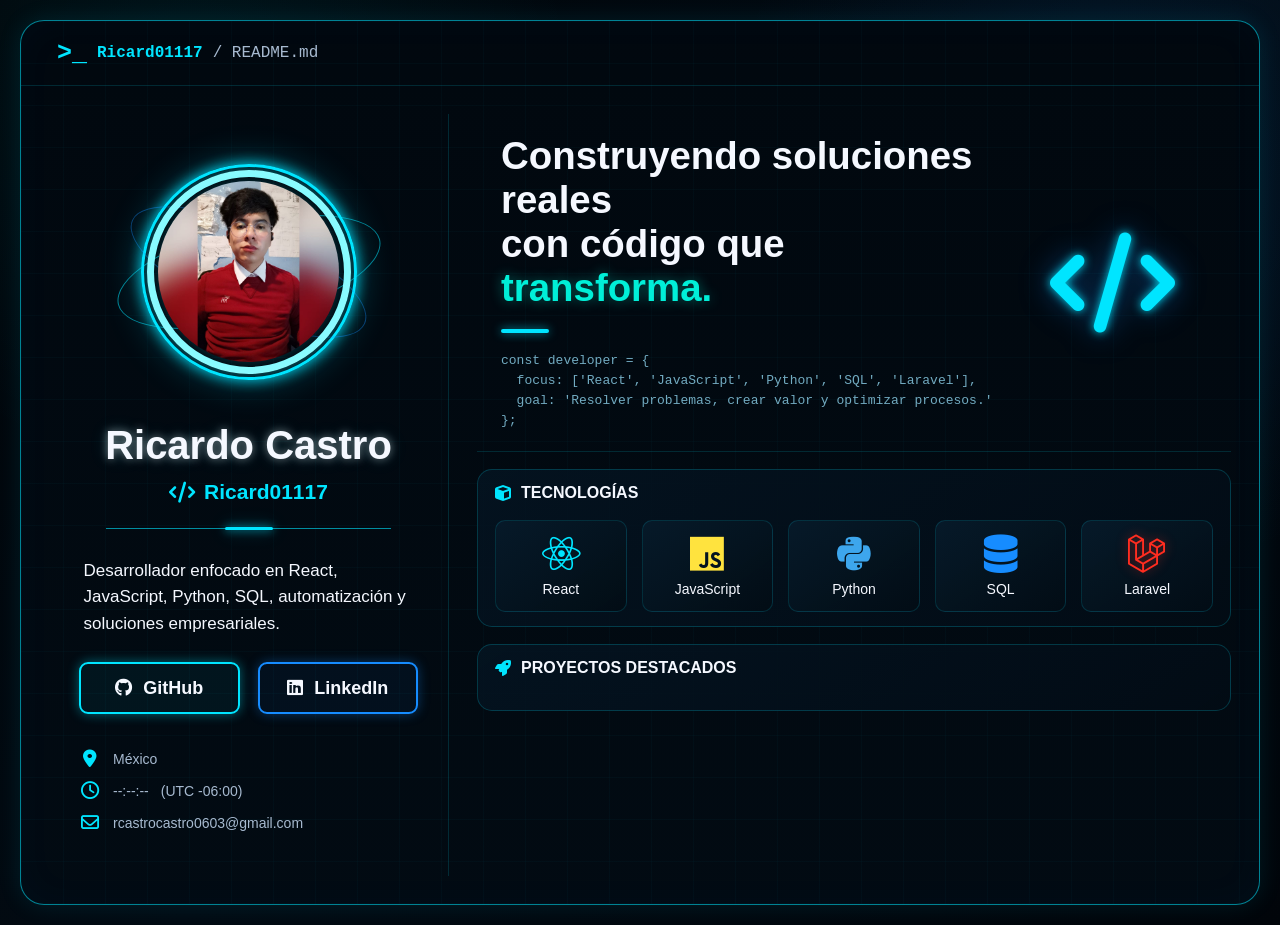
==== index.html @ 3954a422 "Actualizar descripcion del perfil" ====
<!DOCTYPE html>
<html lang="es">
<head>
  <meta charset="UTF-8">

  <meta
    name="viewport"
    content="width=device-width, initial-scale=1.0"
  >

  <meta
    name="description"
    content="Portafolio profesional de Ricardo Castro."
  >

  <title>Ricardo Castro | Portafolio</title>

  <link rel="stylesheet" href="estilos.css?v=11">

  <link
    rel="stylesheet"
    href="https://cdnjs.cloudflare.com/ajax/libs/font-awesome/6.7.2/css/all.min.css"
  >

  <script type="module" src="script.js"></script>
</head>

<body>

  <main class="portfolio">

    <header class="topbar">

      <div class="terminal-title">
        <span class="terminal-icon">&gt;_</span>

        <strong>Ricard01117</strong>

        <span>/ README.md</span>
      </div>

    </header>

    <section class="dashboard">

      <!-- Perfil -->
      <aside class="profile-panel">

        <div class="profile-image-container">

          <div class="orbit orbit-one"></div>
          <div class="orbit orbit-two"></div>

          <img
            src="assets/perfil.jpg"
            alt="Fotografía de perfil de Ricardo Castro"
            class="profile-photo"
          >

        </div>

        <h1>Ricardo Castro</h1>

        <p class="username">
          <i class="fa-solid fa-code"></i>
          Ricard01117
        </p>

        <!-- Línea con acceso oculto -->
        <button
          type="button"
          id="hidden-admin-access"
          class="hidden-admin-access"
          aria-label="Acceso administrativo"
        ></button>

        <p class="profile-description">
          Desarrollador enfocado en React, JavaScript, Python,
          SQL, automatización y soluciones empresariales.
        </p>

        <div class="social-buttons">

          <a
            href="https://github.com/Ricard01117"
            target="_blank"
            rel="noopener noreferrer"
            class="social-button github-button"
          >
            <i class="fa-brands fa-github"></i>
            GitHub
          </a>

          <a
            href="https://www.linkedin.com/in/ricardo-castro-castro-85a092354/"
            target="_blank"
            rel="noopener noreferrer"
            class="social-button linkedin-button"
          >
            <i class="fa-brands fa-linkedin"></i>
            LinkedIn
          </a>


        </div>

        <div class="contact-info">

          <p>
            <i class="fa-solid fa-location-dot"></i>
            México
          </p>

          <p>
            <i class="fa-regular fa-clock"></i>

            <span id="current-time">
              --:--:--
            </span>

            <span>(UTC -06:00)</span>
          </p>

          <p>
            <i class="fa-regular fa-envelope"></i>
            rcastrocastro0603@gmail.com
          </p>

        </div>

      </aside>

      <!-- Contenido principal -->
      <div class="main-content">

        <section class="hero">

          <div class="hero-text">

            <h2>
              Construyendo soluciones reales
              <br>

              con código que
              <span>transforma.</span>
            </h2>

            <div class="hero-line"></div>

            <pre><code>const developer = {
  focus: ['React', 'JavaScript', 'Python', 'SQL', 'Laravel'],
  goal: 'Resolver problemas, crear valor y optimizar procesos.'
};</code></pre>

          </div>

          <div class="code-decoration">
            <i class="fa-solid fa-code"></i>
          </div>

        </section>

        <!-- Tecnologías -->
        <section class="panel technologies-section">

          <h3>
            <i class="fa-solid fa-cube"></i>
            Tecnologías
          </h3>

          <div class="technology-grid">

            <article class="technology-card react-card">
              <i class="fa-brands fa-react"></i>
              <span>React</span>
            </article>

            <article class="technology-card javascript-card">
              <i class="fa-brands fa-js"></i>
              <span>JavaScript</span>
            </article>

            <article class="technology-card python-card">
              <i class="fa-brands fa-python"></i>
              <span>Python</span>
            </article>

            <article class="technology-card sql-card">
              <i class="fa-solid fa-database"></i>
              <span>SQL</span>
            </article>

            <article class="technology-card laravel-card">
              <i class="fa-brands fa-laravel"></i>
              <span>Laravel</span>
            </article>

          </div>

        </section>

        <!-- Proyectos -->
        <section class="panel projects-section">

          <h3>
            <i class="fa-solid fa-rocket"></i>
            Proyectos destacados
          </h3>

          <div
            id="projects-grid"
            class="projects-grid"
            aria-live="polite"
          ></div>

        </section>

      </div>

    </section>

  </main>

</body>
</html>
---- estilos.css ----
:root {
  --background: #01060c;
  --background-secondary: #03101a;
  --panel: rgba(3, 18, 30, 0.94);
  --card: rgba(4, 22, 36, 0.94);

  --cyan: #00e5ff;
  --blue: #168cff;
  --purple: #985cff;
  --pink: #f063d9;
  --green: #35e69a;
  --yellow: #ffe33e;
  --red: #ff2d20;

  --text: #f5f8ff;
  --text-secondary: #a7bad0;

  --border: rgba(0, 229, 255, 0.2);
  --border-strong: rgba(0, 229, 255, 0.55);
}

* {
  box-sizing: border-box;
  margin: 0;
  padding: 0;
}

html {
  scroll-behavior: smooth;
}

body {
  min-height: 100vh;
  padding: 20px;
  overflow-x: hidden;

  color: var(--text);

  font-family:
    "Segoe UI",
    Arial,
    Helvetica,
    sans-serif;

  background:
    radial-gradient(
      circle at 15% 10%,
      rgba(0, 229, 255, 0.08),
      transparent 28%
    ),
    radial-gradient(
      circle at 88% 18%,
      rgba(22, 140, 255, 0.1),
      transparent 30%
    ),
    linear-gradient(
      135deg,
      #010408,
      #020b13 50%,
      #01050a
    );
}

a {
  color: inherit;
  text-decoration: none;
}

button,
input,
select,
textarea {
  font: inherit;
}

/* =========================================
   CONTENEDOR PRINCIPAL
========================================= */

.portfolio {
  position: relative;

  width: min(1600px, 100%);
  min-height: calc(100vh - 40px);

  margin: 0 auto;
  overflow: hidden;

  border: 1px solid var(--border-strong);
  border-radius: 24px;

  background:
    linear-gradient(
      rgba(1, 8, 15, 0.98),
      rgba(2, 11, 19, 0.98)
    );

  box-shadow:
    0 0 25px rgba(0, 229, 255, 0.1),
    inset 0 0 40px rgba(0, 140, 255, 0.03);
}

.portfolio::before {
  content: "";

  position: absolute;
  inset: 0;

  pointer-events: none;

  background-image:
    linear-gradient(
      rgba(0, 229, 255, 0.025) 1px,
      transparent 1px
    ),
    linear-gradient(
      90deg,
      rgba(0, 229, 255, 0.025) 1px,
      transparent 1px
    );

  background-size: 42px 42px;
}

/* =========================================
   BARRA SUPERIOR
========================================= */

.topbar {
  position: relative;
  z-index: 2;

  display: flex;
  align-items: center;

  min-height: 65px;
  padding: 0 36px;

  border-bottom: 1px solid rgba(0, 229, 255, 0.15);
}

.terminal-title {
  display: flex;
  align-items: center;
  gap: 10px;

  color: var(--text-secondary);

  font-family:
    Consolas,
    "Courier New",
    monospace;
}

.terminal-title strong,
.terminal-icon {
  color: var(--cyan);
}

.terminal-icon {
  font-size: 25px;
  font-weight: 800;
}

/* =========================================
   ESTRUCTURA PRINCIPAL
========================================= */

.dashboard {
  position: relative;
  z-index: 2;

  display: grid;
  grid-template-columns: 400px minmax(0, 1fr);
  gap: 28px;

  padding: 28px;
}

/* =========================================
   PERFIL
========================================= */

.profile-panel {
  display: flex;
  flex-direction: column;
  align-items: center;

  min-width: 0;
  padding: 15px 30px 30px;

  border-right: 1px solid rgba(0, 229, 255, 0.15);
}

.profile-image-container {
  position: relative;

  display: grid;
  place-items: center;

  width: 285px;
  height: 285px;
  max-width: 100%;
}

.profile-image-container::before {
  content: "";

  position: absolute;

  width: 210px;
  height: 210px;

  border: 3px solid var(--cyan);
  border-radius: 50%;

  box-shadow:
    0 0 14px rgba(0, 229, 255, 0.8),
    0 0 38px rgba(0, 229, 255, 0.3);
}

.profile-image-container::after {
  content: "";

  position: absolute;

  width: 190px;
  height: 190px;

  border: 7px solid #8bfbff;
  border-radius: 50%;

  box-shadow:
    0 0 18px rgba(0, 229, 255, 0.5);
}

.profile-photo {
  position: relative;
  z-index: 4;

  display: block;

  width: 181px;
  height: 181px;

  padding: 0;
  border-radius: 50%;

  object-fit: cover;
  object-position: center 22%;

  background: #061520;

  box-shadow:
    inset 0 0 20px rgba(0, 229, 255, 0.14),
    0 0 12px rgba(0, 229, 255, 0.2);
}



.orbit {
  position: absolute;

  border: 1px solid rgba(0, 229, 255, 0.55);
  border-radius: 50%;
}

.orbit-one {
  width: 270px;
  height: 96px;

  transform: rotate(-14deg);
}

.orbit-two {
  width: 255px;
  height: 88px;

  border-color: rgba(22, 140, 255, 0.4);

  transform: rotate(24deg);
}

.profile-panel h1 {
  margin-top: 9px;

  font-size: 40px;
  text-align: center;

  text-shadow:
    0 0 8px rgba(255, 255, 255, 0.45),
    0 0 18px rgba(0, 229, 255, 0.18);
}

.username {
  display: flex;
  align-items: center;
  gap: 9px;

  margin-top: 12px;

  color: var(--cyan);

  font-size: 21px;
  font-weight: 700;
}

/* =========================================
   ACCESO OCULTO
========================================= */

.hidden-admin-access {
  position: relative;
  z-index: 20;

  display: block;

  width: 84%;
  height: 25px;

  margin: 12px 0 17px;
  padding: 0;

  border: none;
  outline: none;

  color: inherit;
  background: transparent;

  cursor: default;

  appearance: none;
  -webkit-appearance: none;
  -webkit-tap-highlight-color: transparent;

  box-shadow: none;
}

.hidden-admin-access::before {
  content: "";

  position: absolute;
  left: 0;
  top: 12px;

  width: 100%;
  height: 1px;

  background: rgba(0, 229, 255, 0.6);
}

.hidden-admin-access::after {
  content: "";

  position: absolute;
  left: 50%;
  top: 11px;

  width: 48px;
  height: 3px;

  border-radius: 10px;

  background: var(--cyan);

  transform: translateX(-50%);

  box-shadow:
    0 0 8px rgba(0, 229, 255, 0.8),
    0 0 18px rgba(0, 229, 255, 0.4);
}

.hidden-admin-access:hover,
.hidden-admin-access:focus,
.hidden-admin-access:focus-visible,
.hidden-admin-access:active {
  border: none;
  outline: none;

  color: inherit;
  background: transparent;

  box-shadow: none;
}

.hidden-admin-access:hover::before,
.hidden-admin-access:focus::before,
.hidden-admin-access:focus-visible::before,
.hidden-admin-access:active::before {
  background: rgba(0, 229, 255, 0.6);
}

.hidden-admin-access:hover::after,
.hidden-admin-access:focus::after,
.hidden-admin-access:focus-visible::after,
.hidden-admin-access:active::after {
  background: var(--cyan);

  box-shadow:
    0 0 8px rgba(0, 229, 255, 0.8),
    0 0 18px rgba(0, 229, 255, 0.4);
}

/* =========================================
   DESCRIPCIÓN
========================================= */

.profile-description {
  max-width: 330px;

  font-size: 17px;
  line-height: 1.55;
}

.profile-description strong {
  color: var(--pink);
}

/* =========================================
   REDES SOCIALES
========================================= */

.social-buttons {
  display: grid;
  grid-template-columns: 1fr 1fr;
  gap: 18px;

  width: 100%;
  margin-top: 25px;
}

.social-button {
  display: flex;
  align-items: center;
  justify-content: center;
  gap: 11px;

  min-height: 52px;
  padding: 12px;

  border-radius: 9px;

  font-size: 18px;
  font-weight: 700;

  transition:
    transform 0.22s ease,
    background 0.22s ease,
    box-shadow 0.22s ease;
}

.github-button {
  border: 2px solid var(--cyan);

  background: rgba(0, 229, 255, 0.05);

  box-shadow:
    0 0 12px rgba(0, 229, 255, 0.42);
}

.linkedin-button {
  border: 2px solid var(--blue);

  background: rgba(22, 140, 255, 0.05);

  box-shadow:
    0 0 12px rgba(22, 140, 255, 0.35);
}

.social-button:hover {
  transform: translateY(-4px);
}

/* =========================================
   CONTACTO
========================================= */

.contact-info {
  width: 100%;
  margin-top: 22px;
}

.contact-info p {
  display: flex;
  align-items: center;
  gap: 12px;

  margin: 14px 0;

  color: var(--text-secondary);

  font-size: 14px;
}

.contact-info i {
  width: 22px;

  color: var(--cyan);

  font-size: 18px;
  text-align: center;
}

/* =========================================
   CONTENIDO DERECHO
========================================= */

.main-content {
  display: flex;
  flex-direction: column;
  gap: 17px;

  width: 100%;
  min-width: 0;
}

/* =========================================
   PRESENTACIÓN
========================================= */

.hero {
  display: grid;
  grid-template-columns: minmax(0, 1fr) 190px;
  align-items: center;
  gap: 20px;

  min-width: 0;
  min-height: 215px;
  padding: 20px 24px;

  border-bottom: 1px solid rgba(0, 229, 255, 0.14);
}

.hero-text {
  min-width: 0;
}

.hero h2 {
  font-size: clamp(31px, 3vw, 45px);
  line-height: 1.15;
}

.hero h2 span {
  color: #00efd8;

  text-shadow:
    0 0 13px rgba(0, 239, 216, 0.4);
}

.hero-line {
  width: 48px;
  height: 4px;

  margin: 18px 0;

  border-radius: 10px;

  background: var(--cyan);

  box-shadow:
    0 0 10px rgba(0, 229, 255, 0.7);
}

.hero pre {
  max-width: 100%;
  overflow-x: auto;

  color: #72abc1;

  font-family:
    Consolas,
    "Courier New",
    monospace;

  font-size: 13px;
  line-height: 1.55;
  white-space: pre-wrap;
}

.code-decoration {
  display: grid;
  place-items: center;

  min-width: 0;
}

.code-decoration i {
  color: var(--cyan);

  font-size: 100px;

  text-shadow:
    0 0 10px rgba(0, 229, 255, 0.9),
    0 0 30px rgba(22, 140, 255, 0.5);
}

/* =========================================
   PANELES
========================================= */

.panel {
  width: 100%;
  min-width: 0;
  overflow: hidden;

  border: 1px solid var(--border);
  border-radius: 15px;

  background:
    linear-gradient(
      145deg,
      rgba(4, 20, 33, 0.9),
      rgba(2, 12, 21, 0.95)
    );
}

.panel h3 {
  display: flex;
  align-items: center;
  gap: 10px;

  padding: 14px 17px 5px;

  font-size: 16px;
  text-transform: uppercase;
}

.panel h3 i {
  color: var(--cyan);
}

/* =========================================
   TECNOLOGÍAS
========================================= */

.technologies-section {
  padding-bottom: 14px;
}

.technology-grid {
  display: grid;
  grid-template-columns: repeat(5, minmax(0, 1fr));
  gap: 15px;

  width: 100%;
  min-width: 0;
  padding: 13px 17px 0;
}

.technology-card {
  display: flex;
  flex-direction: column;
  align-items: center;
  justify-content: center;
  gap: 8px;

  width: 100%;
  min-width: 0;
  min-height: 92px;
  padding: 12px 8px;

  overflow: hidden;

  border: 1px solid rgba(0, 229, 255, 0.15);
  border-radius: 10px;

  background:
    linear-gradient(
      145deg,
      rgba(7, 27, 43, 0.9),
      rgba(2, 13, 21, 0.95)
    );

  transition:
    transform 0.22s ease,
    border-color 0.22s ease,
    box-shadow 0.22s ease;
}

.technology-card:hover {
  transform: translateY(-5px);

  border-color: rgba(0, 229, 255, 0.55);

  box-shadow:
    0 0 17px rgba(0, 229, 255, 0.15);
}

.technology-card i {
  display: block;

  max-width: 100%;

  font-size: clamp(27px, 3vw, 40px);
  line-height: 1;
}

.technology-card span {
  display: block;

  max-width: 100%;

  font-size: clamp(11px, 1.2vw, 14px);
  text-align: center;
  overflow-wrap: anywhere;
}

.react-card i {
  color: var(--cyan);
}

.javascript-card i {
  color: var(--yellow);
}

.python-card i {
  color: #3da6ed;
}

.sql-card i {
  color: var(--blue);
}

.laravel-card i {
  color: var(--red);

  text-shadow:
    0 0 12px rgba(255, 45, 32, 0.45);
}

/* =========================================
   PROYECTOS
========================================= */

.projects-section {
  padding-bottom: 16px;
}

.projects-grid {
  display: grid;
  grid-template-columns: repeat(2, minmax(0, 1fr));
  gap: 14px;

  width: 100%;
  min-width: 0;
  padding: 12px 17px 0;
}

.project-card {
  position: relative;
  overflow: hidden;

  display: grid;
  grid-template-columns: 65px minmax(0, 1fr);
  gap: 14px;

  width: 100%;
  min-width: 0;
  min-height: 145px;
  padding: 17px 42px 17px 15px;

  border: 1px solid rgba(0, 229, 255, 0.2);
  border-radius: 13px;

  background:
    linear-gradient(
      145deg,
      rgba(5, 24, 39, 0.96),
      rgba(2, 15, 25, 0.98)
    );

  transition:
    transform 0.24s ease,
    border-color 0.24s ease,
    box-shadow 0.24s ease;
}

.project-card:hover {
  transform: translateY(-5px);

  border-color: rgba(0, 229, 255, 0.55);

  box-shadow:
    0 0 20px rgba(0, 229, 255, 0.13),
    0 12px 24px rgba(0, 0, 0, 0.2);
}

.project-icon {
  display: grid;
  place-items: center;

  align-self: start;

  min-width: 0;
  min-height: 62px;
}

.project-icon i {
  color: var(--cyan);

  font-size: 43px;

  text-shadow:
    0 0 12px rgba(0, 229, 255, 0.5);
}

.project-content {
  min-width: 0;
}

.project-content h4 {
  margin-bottom: 7px;

  color: var(--cyan);

  font-size: 17px;
  overflow-wrap: anywhere;
}

.project-content p {
  color: var(--text-secondary);

  font-size: 13px;
  line-height: 1.45;
  overflow-wrap: anywhere;
}

.project-tags {
  display: flex;
  flex-wrap: wrap;
  gap: 13px;

  margin-top: 12px;
}

.project-tags span {
  position: relative;

  padding-left: 12px;

  color: #afbdcb;

  font-size: 11px;
}

.project-tags span::before {
  content: "";

  position: absolute;
  left: 0;
  top: 50%;

  width: 7px;
  height: 7px;

  border-radius: 50%;

  background: var(--cyan);

  transform: translateY(-50%);

  box-shadow:
    0 0 6px rgba(0, 229, 255, 0.6);
}

.project-arrow {
  position: absolute;
  right: 16px;
  top: 15px;

  color: #00aaff;

  font-size: 18px;
}

/* =========================================
   TEMAS DE PROYECTOS
========================================= */

.pink-project {
  border-color: rgba(240, 99, 217, 0.25);
}

.pink-project .project-icon i,
.pink-project .project-content h4 {
  color: var(--pink);
}

.pink-project .project-tags span::before {
  background: var(--pink);
}

.purple-project {
  border-color: rgba(152, 92, 255, 0.28);
}

.purple-project .project-icon i,
.purple-project .project-content h4 {
  color: var(--purple);
}

.purple-project .project-tags span::before {
  background: var(--purple);
}

.blue-project {
  border-color: rgba(22, 140, 255, 0.28);
}

.blue-project .project-icon i,
.blue-project .project-content h4 {
  color: var(--blue);
}

.blue-project .project-tags span::before {
  background: var(--blue);
}

.green-project {
  border-color: rgba(53, 230, 154, 0.27);
}

.green-project .project-icon i,
.green-project .project-content h4 {
  color: var(--green);
}

.green-project .project-tags span::before {
  background: var(--green);
}

/* =========================================
   MENSAJES DE PROYECTOS
========================================= */

.projects-message {
  grid-column: 1 / -1;

  display: grid;
  place-items: center;
  gap: 12px;

  min-height: 170px;
  padding: 30px;

  color: var(--text-secondary);

  text-align: center;
}

.projects-message i {
  color: var(--cyan);

  font-size: 34px;
}

/* =========================================
   RESPONSIVE
========================================= */

@media (max-width: 1150px) {
  .technology-grid {
    grid-template-columns: repeat(3, minmax(0, 1fr));
  }

  .laravel-card {
    grid-column: auto;
  }
}

@media (max-width: 1050px) {
  .dashboard {
    grid-template-columns: 330px minmax(0, 1fr);
  }

  .projects-grid {
    grid-template-columns: 1fr;
  }

  .technology-grid {
    gap: 10px;
  }
}

@media (max-width: 850px) {
  body {
    padding: 10px;
  }

  .dashboard {
    grid-template-columns: 1fr;
  }

  .profile-panel {
    border-right: none;
    border-bottom: 1px solid rgba(0, 229, 255, 0.15);
  }

  .hero {
    grid-template-columns: 1fr;
  }

  .code-decoration {
    display: none;
  }

  .technology-grid {
    grid-template-columns: repeat(3, minmax(0, 1fr));
  }
}

@media (max-width: 560px) {
  body {
    padding: 0;
  }

  .portfolio {
    min-height: 100vh;

    border-radius: 0;
  }

  .topbar {
    padding: 0 18px;
  }

  .dashboard {
    padding: 17px 13px;
  }

  .profile-panel {
    padding-inline: 10px;
  }

  .profile-panel h1 {
    font-size: 34px;
  }

  .profile-image-container {
    transform: scale(0.9);
  }

  .social-buttons {
    grid-template-columns: 1fr;
  }

  .technology-grid {
    grid-template-columns: repeat(2, minmax(0, 1fr));
  }

  .laravel-card {
    grid-column: 1 / -1;
  }

  .project-card {
    grid-template-columns: 48px minmax(0, 1fr);

    padding: 14px 34px 14px 11px;
  }

  .project-icon i {
    font-size: 34px;
  }
}
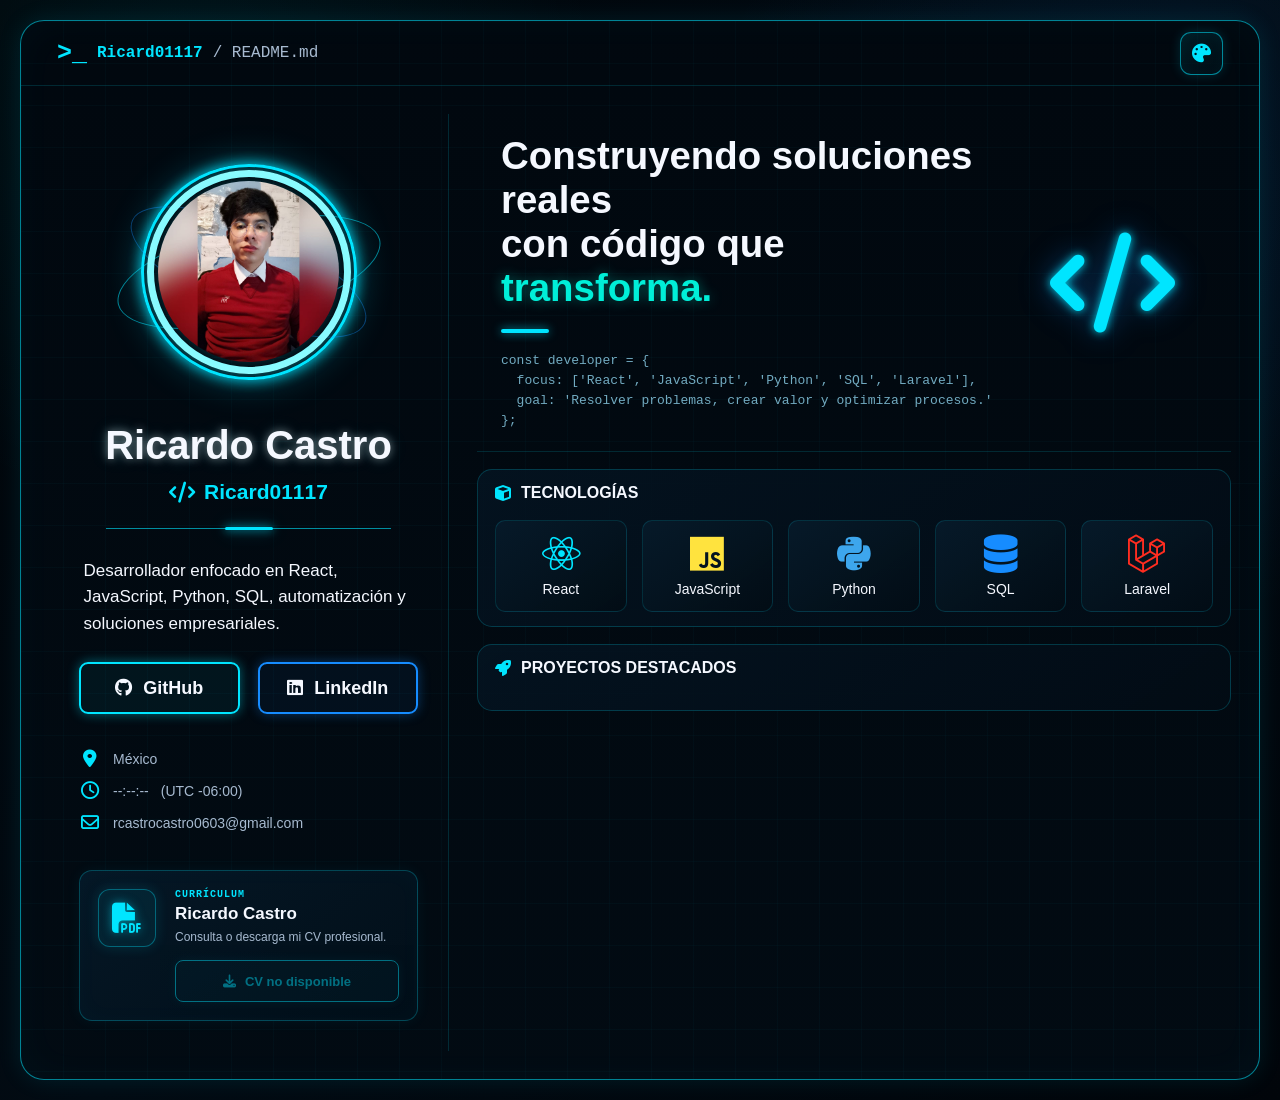
==== commit 6dc5d41d: "Agregar selector de temas y gestion de CV" ====
--- a/index.html
+++ b/index.html
@@ -1,5 +1,5 @@
 <!DOCTYPE html>
-<html lang="es">
+<html lang="es" data-theme="cyan">
 <head>
   <meta charset="UTF-8">
 
@@ -15,14 +15,14 @@
 
   <title>Ricardo Castro | Portafolio</title>
 
-  <link rel="stylesheet" href="estilos.css?v=11">
+  <link rel="stylesheet" href="estilos.css?v=15">
 
   <link
     rel="stylesheet"
     href="https://cdnjs.cloudflare.com/ajax/libs/font-awesome/6.7.2/css/all.min.css"
   >
 
-  <script type="module" src="script.js"></script>
+  <script type="module" src="script.js?v=15"></script>
 </head>
 
 <body>
@@ -39,11 +39,20 @@
         <span>/ README.md</span>
       </div>
 
+      <button
+        type="button"
+        id="theme-toggle"
+        class="theme-toggle"
+        aria-label="Cambiar tema de color"
+        title="Tema: Cyan"
+      >
+        <i class="fa-solid fa-palette"></i>
+      </button>
+
     </header>
 
     <section class="dashboard">
 
-      <!-- Perfil -->
       <aside class="profile-panel">
 
         <div class="profile-image-container">
@@ -66,7 +75,6 @@
           Ricard01117
         </p>
 
-        <!-- Línea con acceso oculto -->
         <button
           type="button"
           id="hidden-admin-access"
@@ -101,7 +109,6 @@
             LinkedIn
           </a>
 
-
         </div>
 
         <div class="contact-info">
@@ -128,9 +135,43 @@
 
         </div>
 
+        <section id="cv-section" class="cv-card">
+
+          <div class="cv-icon">
+            <i class="fa-solid fa-file-pdf"></i>
+          </div>
+
+          <div class="cv-content">
+
+            <div class="cv-info">
+              <span class="cv-label">CURRÍCULUM</span>
+
+              <h3>Ricardo Castro</h3>
+
+              <p id="cv-description">
+                Consulta o descarga mi CV profesional.
+              </p>
+            </div>
+
+            <a
+              id="cv-download-button"
+              class="cv-download-button disabled"
+              href="#"
+              aria-disabled="true"
+            >
+              <i class="fa-solid fa-download"></i>
+
+              <span id="cv-download-text">
+                CV no disponible
+              </span>
+            </a>
+
+          </div>
+
+        </section>
+
       </aside>
 
-      <!-- Contenido principal -->
       <div class="main-content">
 
         <section class="hero">
@@ -160,7 +201,6 @@
 
         </section>
 
-        <!-- Tecnologías -->
         <section class="panel technologies-section">
 
           <h3>
@@ -199,7 +239,6 @@
 
         </section>
 
-        <!-- Proyectos -->
         <section class="panel projects-section">
 
           <h3>
--- a/estilos.css
+++ b/estilos.css
@@ -4,8 +4,14 @@
   --panel: rgba(3, 18, 30, 0.94);
   --card: rgba(4, 22, 36, 0.94);
 
-  --cyan: #00e5ff;
-  --blue: #168cff;
+  --accent-rgb: 0, 229, 255;
+  --accent-2-rgb: 22, 140, 255;
+  --accent-light-rgb: 139, 251, 255;
+  --accent-highlight-rgb: 0, 239, 216;
+
+  --cyan: rgb(var(--accent-rgb));
+  --blue: rgb(var(--accent-2-rgb));
+
   --purple: #985cff;
   --pink: #f063d9;
   --green: #35e69a;
@@ -15,8 +21,22 @@
   --text: #f5f8ff;
   --text-secondary: #a7bad0;
 
-  --border: rgba(0, 229, 255, 0.2);
-  --border-strong: rgba(0, 229, 255, 0.55);
+  --border: rgba(var(--accent-rgb), 0.2);
+  --border-strong: rgba(var(--accent-rgb), 0.55);
+}
+
+html[data-theme="green"] {
+  --accent-rgb: 53, 230, 154;
+  --accent-2-rgb: 22, 199, 132;
+  --accent-light-rgb: 170, 255, 211;
+  --accent-highlight-rgb: 113, 255, 183;
+}
+
+html[data-theme="aurora"] {
+  --accent-rgb: 181, 104, 255;
+  --accent-2-rgb: 115, 92, 255;
+  --accent-light-rgb: 223, 186, 255;
+  --accent-highlight-rgb: 120, 226, 255;
 }
 
 * {
@@ -45,12 +65,12 @@
   background:
     radial-gradient(
       circle at 15% 10%,
-      rgba(0, 229, 255, 0.08),
+      rgba(var(--accent-rgb), 0.08),
       transparent 28%
     ),
     radial-gradient(
       circle at 88% 18%,
-      rgba(22, 140, 255, 0.1),
+      rgba(var(--accent-2-rgb), 0.1),
       transparent 30%
     ),
     linear-gradient(
@@ -73,10 +93,6 @@
   font: inherit;
 }
 
-/* =========================================
-   CONTENEDOR PRINCIPAL
-========================================= */
-
 .portfolio {
   position: relative;
 
@@ -96,8 +112,8 @@
     );
 
   box-shadow:
-    0 0 25px rgba(0, 229, 255, 0.1),
-    inset 0 0 40px rgba(0, 140, 255, 0.03);
+    0 0 25px rgba(var(--accent-rgb), 0.1),
+    inset 0 0 40px rgba(var(--accent-rgb), 0.03);
 }
 
 .portfolio::before {
@@ -110,21 +126,17 @@
 
   background-image:
     linear-gradient(
-      rgba(0, 229, 255, 0.025) 1px,
+      rgba(var(--accent-rgb), 0.025) 1px,
       transparent 1px
     ),
     linear-gradient(
       90deg,
-      rgba(0, 229, 255, 0.025) 1px,
+      rgba(var(--accent-rgb), 0.025) 1px,
       transparent 1px
     );
 
   background-size: 42px 42px;
 }
-
-/* =========================================
-   BARRA SUPERIOR
-========================================= */
 
 .topbar {
   position: relative;
@@ -132,11 +144,14 @@
 
   display: flex;
   align-items: center;
+  justify-content: space-between;
+  gap: 18px;
 
   min-height: 65px;
   padding: 0 36px;
 
-  border-bottom: 1px solid rgba(0, 229, 255, 0.15);
+  border-bottom:
+    1px solid rgba(var(--accent-rgb), 0.15);
 }
 
 .terminal-title {
@@ -162,9 +177,65 @@
   font-weight: 800;
 }
 
-/* =========================================
-   ESTRUCTURA PRINCIPAL
-========================================= */
+.theme-toggle {
+  position: relative;
+  z-index: 5;
+
+  display: grid;
+  place-items: center;
+
+  width: 43px;
+  height: 43px;
+  flex: 0 0 43px;
+
+  border: 1px solid var(--border-strong);
+  border-radius: 11px;
+
+  color: var(--cyan);
+
+  background:
+    linear-gradient(
+      145deg,
+      rgba(var(--accent-rgb), 0.09),
+      rgba(2, 13, 21, 0.94)
+    );
+
+  font-size: 19px;
+
+  cursor: pointer;
+
+  box-shadow:
+    0 0 12px rgba(var(--accent-rgb), 0.16),
+    inset 0 0 13px rgba(var(--accent-rgb), 0.04);
+
+  transition:
+    transform 0.22s ease,
+    border-color 0.22s ease,
+    background 0.22s ease,
+    box-shadow 0.22s ease;
+}
+
+.theme-toggle:hover {
+  transform: translateY(-2px) rotate(8deg);
+
+  border-color: var(--cyan);
+
+  background:
+    linear-gradient(
+      145deg,
+      rgba(var(--accent-rgb), 0.18),
+      rgba(2, 13, 21, 0.96)
+    );
+
+  box-shadow:
+    0 0 19px rgba(var(--accent-rgb), 0.32),
+    inset 0 0 15px rgba(var(--accent-rgb), 0.08);
+}
+
+.theme-toggle:focus-visible {
+  outline: 2px solid var(--cyan);
+  outline-offset: 3px;
+}
 
 .dashboard {
   position: relative;
@@ -176,10 +247,6 @@
 
   padding: 28px;
 }
-
-/* =========================================
-   PERFIL
-========================================= */
 
 .profile-panel {
   display: flex;
@@ -189,7 +256,8 @@
   min-width: 0;
   padding: 15px 30px 30px;
 
-  border-right: 1px solid rgba(0, 229, 255, 0.15);
+  border-right:
+    1px solid rgba(var(--accent-rgb), 0.15);
 }
 
 .profile-image-container {
@@ -215,8 +283,8 @@
   border-radius: 50%;
 
   box-shadow:
-    0 0 14px rgba(0, 229, 255, 0.8),
-    0 0 38px rgba(0, 229, 255, 0.3);
+    0 0 14px rgba(var(--accent-rgb), 0.8),
+    0 0 38px rgba(var(--accent-rgb), 0.3);
 }
 
 .profile-image-container::after {
@@ -227,11 +295,13 @@
   width: 190px;
   height: 190px;
 
-  border: 7px solid #8bfbff;
+  border:
+    7px solid rgb(var(--accent-light-rgb));
+
   border-radius: 50%;
 
   box-shadow:
-    0 0 18px rgba(0, 229, 255, 0.5);
+    0 0 18px rgba(var(--accent-rgb), 0.5);
 }
 
 .profile-photo {
@@ -243,7 +313,6 @@
   width: 181px;
   height: 181px;
 
-  padding: 0;
   border-radius: 50%;
 
   object-fit: cover;
@@ -252,16 +321,16 @@
   background: #061520;
 
   box-shadow:
-    inset 0 0 20px rgba(0, 229, 255, 0.14),
-    0 0 12px rgba(0, 229, 255, 0.2);
-}
-
-
+    inset 0 0 20px rgba(var(--accent-rgb), 0.14),
+    0 0 12px rgba(var(--accent-rgb), 0.2);
+}
 
 .orbit {
   position: absolute;
 
-  border: 1px solid rgba(0, 229, 255, 0.55);
+  border:
+    1px solid rgba(var(--accent-rgb), 0.55);
+
   border-radius: 50%;
 }
 
@@ -276,7 +345,8 @@
   width: 255px;
   height: 88px;
 
-  border-color: rgba(22, 140, 255, 0.4);
+  border-color:
+    rgba(var(--accent-2-rgb), 0.4);
 
   transform: rotate(24deg);
 }
@@ -289,7 +359,7 @@
 
   text-shadow:
     0 0 8px rgba(255, 255, 255, 0.45),
-    0 0 18px rgba(0, 229, 255, 0.18);
+    0 0 18px rgba(var(--accent-rgb), 0.18);
 }
 
 .username {
@@ -305,10 +375,6 @@
   font-weight: 700;
 }
 
-/* =========================================
-   ACCESO OCULTO
-========================================= */
-
 .hidden-admin-access {
   position: relative;
   z-index: 20;
@@ -324,14 +390,12 @@
   border: none;
   outline: none;
 
-  color: inherit;
   background: transparent;
 
   cursor: default;
 
   appearance: none;
   -webkit-appearance: none;
-  -webkit-tap-highlight-color: transparent;
 
   box-shadow: none;
 }
@@ -340,19 +404,22 @@
   content: "";
 
   position: absolute;
+
   left: 0;
   top: 12px;
 
   width: 100%;
   height: 1px;
 
-  background: rgba(0, 229, 255, 0.6);
+  background:
+    rgba(var(--accent-rgb), 0.6);
 }
 
 .hidden-admin-access::after {
   content: "";
 
   position: absolute;
+
   left: 50%;
   top: 11px;
 
@@ -366,44 +433,18 @@
   transform: translateX(-50%);
 
   box-shadow:
-    0 0 8px rgba(0, 229, 255, 0.8),
-    0 0 18px rgba(0, 229, 255, 0.4);
+    0 0 8px rgba(var(--accent-rgb), 0.8),
+    0 0 18px rgba(var(--accent-rgb), 0.4);
 }
 
 .hidden-admin-access:hover,
 .hidden-admin-access:focus,
-.hidden-admin-access:focus-visible,
 .hidden-admin-access:active {
   border: none;
   outline: none;
 
-  color: inherit;
   background: transparent;
-
-  box-shadow: none;
-}
-
-.hidden-admin-access:hover::before,
-.hidden-admin-access:focus::before,
-.hidden-admin-access:focus-visible::before,
-.hidden-admin-access:active::before {
-  background: rgba(0, 229, 255, 0.6);
-}
-
-.hidden-admin-access:hover::after,
-.hidden-admin-access:focus::after,
-.hidden-admin-access:focus-visible::after,
-.hidden-admin-access:active::after {
-  background: var(--cyan);
-
-  box-shadow:
-    0 0 8px rgba(0, 229, 255, 0.8),
-    0 0 18px rgba(0, 229, 255, 0.4);
-}
-
-/* =========================================
-   DESCRIPCIÓN
-========================================= */
+}
 
 .profile-description {
   max-width: 330px;
@@ -411,14 +452,6 @@
   font-size: 17px;
   line-height: 1.55;
 }
-
-.profile-description strong {
-  color: var(--pink);
-}
-
-/* =========================================
-   REDES SOCIALES
-========================================= */
 
 .social-buttons {
   display: grid;
@@ -426,6 +459,7 @@
   gap: 18px;
 
   width: 100%;
+
   margin-top: 25px;
 }
 
@@ -436,6 +470,7 @@
   gap: 11px;
 
   min-height: 52px;
+
   padding: 12px;
 
   border-radius: 9px;
@@ -452,31 +487,30 @@
 .github-button {
   border: 2px solid var(--cyan);
 
-  background: rgba(0, 229, 255, 0.05);
-
-  box-shadow:
-    0 0 12px rgba(0, 229, 255, 0.42);
+  background:
+    rgba(var(--accent-rgb), 0.05);
+
+  box-shadow:
+    0 0 12px rgba(var(--accent-rgb), 0.42);
 }
 
 .linkedin-button {
   border: 2px solid var(--blue);
 
-  background: rgba(22, 140, 255, 0.05);
-
-  box-shadow:
-    0 0 12px rgba(22, 140, 255, 0.35);
+  background:
+    rgba(var(--accent-2-rgb), 0.05);
+
+  box-shadow:
+    0 0 12px rgba(var(--accent-2-rgb), 0.35);
 }
 
 .social-button:hover {
   transform: translateY(-4px);
 }
 
-/* =========================================
-   CONTACTO
-========================================= */
-
 .contact-info {
   width: 100%;
+
   margin-top: 22px;
 }
 
@@ -501,87 +535,297 @@
   text-align: center;
 }
 
-/* =========================================
-   CONTENIDO DERECHO
-========================================= */
-
-.main-content {
-  display: flex;
-  flex-direction: column;
-  gap: 17px;
+.cv-card {
+  position: relative;
+
+  overflow: hidden;
+
+  display: grid;
+
+  grid-template-columns:
+    62px minmax(0, 1fr);
+
+  gap: 15px;
 
   width: 100%;
+
+  margin-top: 24px;
+
+  padding: 18px;
+
+  border:
+    1px solid rgba(var(--accent-rgb), 0.25);
+
+  border-radius: 13px;
+
+  background:
+    linear-gradient(
+      145deg,
+      rgba(5, 24, 39, 0.96),
+      rgba(2, 15, 25, 0.98)
+    );
+
+  box-shadow:
+    0 0 15px rgba(var(--accent-rgb), 0.06),
+    inset 0 0 25px rgba(var(--accent-rgb), 0.025);
+
+  transition:
+    transform 0.25s ease,
+    border-color 0.25s ease,
+    box-shadow 0.25s ease;
+}
+
+.cv-card::before {
+  content: "";
+
+  position: absolute;
+
+  top: 0;
+  left: -100%;
+
+  width: 70%;
+  height: 100%;
+
+  pointer-events: none;
+
+  background:
+    linear-gradient(
+      90deg,
+      transparent,
+      rgba(var(--accent-rgb), 0.055),
+      transparent
+    );
+
+  transition: left 0.55s ease;
+}
+
+.cv-card:hover {
+  transform: translateY(-4px);
+
+  border-color:
+    rgba(var(--accent-rgb), 0.55);
+
+  box-shadow:
+    0 0 20px rgba(var(--accent-rgb), 0.13),
+    0 12px 25px rgba(0, 0, 0, 0.2);
+}
+
+.cv-card:hover::before {
+  left: 140%;
+}
+
+.cv-icon {
+  display: grid;
+  place-items: center;
+
+  width: 58px;
+  height: 58px;
+
+  border:
+    1px solid rgba(var(--accent-rgb), 0.35);
+
+  border-radius: 12px;
+
+  color: var(--cyan);
+
+  background:
+    rgba(var(--accent-rgb), 0.07);
+
+  box-shadow:
+    0 0 14px rgba(var(--accent-rgb), 0.14);
+}
+
+.cv-icon i {
+  font-size: 30px;
+
+  text-shadow:
+    0 0 10px rgba(var(--accent-rgb), 0.5);
+}
+
+.cv-content {
   min-width: 0;
 }
 
-/* =========================================
-   PRESENTACIÓN
-========================================= */
-
-.hero {
-  display: grid;
-  grid-template-columns: minmax(0, 1fr) 190px;
-  align-items: center;
-  gap: 20px;
-
-  min-width: 0;
-  min-height: 215px;
-  padding: 20px 24px;
-
-  border-bottom: 1px solid rgba(0, 229, 255, 0.14);
-}
-
-.hero-text {
-  min-width: 0;
-}
-
-.hero h2 {
-  font-size: clamp(31px, 3vw, 45px);
-  line-height: 1.15;
-}
-
-.hero h2 span {
-  color: #00efd8;
-
-  text-shadow:
-    0 0 13px rgba(0, 239, 216, 0.4);
-}
-
-.hero-line {
-  width: 48px;
-  height: 4px;
-
-  margin: 18px 0;
-
-  border-radius: 10px;
-
-  background: var(--cyan);
-
-  box-shadow:
-    0 0 10px rgba(0, 229, 255, 0.7);
-}
-
-.hero pre {
-  max-width: 100%;
-  overflow-x: auto;
-
-  color: #72abc1;
+.cv-info {
+  margin-bottom: 14px;
+}
+
+.cv-label {
+  display: block;
+
+  margin-bottom: 4px;
+
+  color: var(--cyan);
 
   font-family:
     Consolas,
     "Courier New",
     monospace;
 
+  font-size: 10px;
+
+  font-weight: 700;
+
+  letter-spacing: 1px;
+}
+
+.cv-info h3 {
+  margin-bottom: 5px;
+
+  color: var(--text);
+
+  font-size: 17px;
+}
+
+.cv-info p {
+  color: var(--text-secondary);
+
+  font-size: 12px;
+  line-height: 1.45;
+}
+
+.cv-download-button {
+  display: flex;
+
+  align-items: center;
+  justify-content: center;
+
+  gap: 9px;
+
+  width: 100%;
+
+  min-height: 42px;
+
+  padding: 10px 14px;
+
+  border: 1px solid var(--cyan);
+
+  border-radius: 8px;
+
+  color: var(--cyan);
+
+  background:
+    rgba(var(--accent-rgb), 0.05);
+
   font-size: 13px;
+
+  font-weight: 700;
+
+  box-shadow:
+    0 0 10px rgba(var(--accent-rgb), 0.12);
+
+  transition:
+    color 0.22s ease,
+    background 0.22s ease,
+    transform 0.22s ease,
+    box-shadow 0.22s ease,
+    opacity 0.22s ease;
+}
+
+.cv-download-button:hover:not(.disabled) {
+  color: #00131a;
+
+  background: var(--cyan);
+
+  transform: translateY(-2px);
+
+  box-shadow:
+    0 0 18px rgba(var(--accent-rgb), 0.42);
+}
+
+.cv-download-button.disabled {
+  opacity: 0.45;
+
+  pointer-events: none;
+
+  cursor: default;
+}
+
+.main-content {
+  display: flex;
+
+  flex-direction: column;
+
+  gap: 17px;
+
+  width: 100%;
+
+  min-width: 0;
+}
+
+.hero {
+  display: grid;
+
+  grid-template-columns:
+    minmax(0, 1fr) 190px;
+
+  align-items: center;
+
+  gap: 20px;
+
+  min-width: 0;
+
+  min-height: 215px;
+
+  padding: 20px 24px;
+
+  border-bottom:
+    1px solid rgba(var(--accent-rgb), 0.14);
+}
+
+.hero h2 {
+  font-size:
+    clamp(31px, 3vw, 45px);
+
+  line-height: 1.15;
+}
+
+.hero h2 span {
+  color:
+    rgb(var(--accent-highlight-rgb));
+
+  text-shadow:
+    0 0 13px
+    rgba(var(--accent-highlight-rgb), 0.4);
+}
+
+.hero-line {
+  width: 48px;
+  height: 4px;
+
+  margin: 18px 0;
+
+  border-radius: 10px;
+
+  background: var(--cyan);
+
+  box-shadow:
+    0 0 10px rgba(var(--accent-rgb), 0.7);
+}
+
+.hero pre {
+  max-width: 100%;
+
+  overflow-x: auto;
+
+  color: #72abc1;
+
+  font-family:
+    Consolas,
+    "Courier New",
+    monospace;
+
+  font-size: 13px;
+
   line-height: 1.55;
+
   white-space: pre-wrap;
 }
 
 .code-decoration {
   display: grid;
+
   place-items: center;
-
-  min-width: 0;
 }
 
 .code-decoration i {
@@ -590,20 +834,19 @@
   font-size: 100px;
 
   text-shadow:
-    0 0 10px rgba(0, 229, 255, 0.9),
-    0 0 30px rgba(22, 140, 255, 0.5);
-}
-
-/* =========================================
-   PANELES
-========================================= */
+    0 0 10px rgba(var(--accent-rgb), 0.9),
+    0 0 30px rgba(var(--accent-2-rgb), 0.5);
+}
 
 .panel {
   width: 100%;
+
   min-width: 0;
+
   overflow: hidden;
 
   border: 1px solid var(--border);
+
   border-radius: 15px;
 
   background:
@@ -616,12 +859,15 @@
 
 .panel h3 {
   display: flex;
+
   align-items: center;
+
   gap: 10px;
 
   padding: 14px 17px 5px;
 
   font-size: 16px;
+
   text-transform: uppercase;
 }
 
@@ -629,39 +875,40 @@
   color: var(--cyan);
 }
 
-/* =========================================
-   TECNOLOGÍAS
-========================================= */
-
 .technologies-section {
   padding-bottom: 14px;
 }
 
 .technology-grid {
   display: grid;
-  grid-template-columns: repeat(5, minmax(0, 1fr));
+
+  grid-template-columns:
+    repeat(5, minmax(0, 1fr));
+
   gap: 15px;
 
   width: 100%;
-  min-width: 0;
+
   padding: 13px 17px 0;
 }
 
 .technology-card {
   display: flex;
+
   flex-direction: column;
+
   align-items: center;
   justify-content: center;
+
   gap: 8px;
 
-  width: 100%;
-  min-width: 0;
   min-height: 92px;
+
   padding: 12px 8px;
 
-  overflow: hidden;
-
-  border: 1px solid rgba(0, 229, 255, 0.15);
+  border:
+    1px solid rgba(var(--accent-rgb), 0.15);
+
   border-radius: 10px;
 
   background:
@@ -680,29 +927,23 @@
 .technology-card:hover {
   transform: translateY(-5px);
 
-  border-color: rgba(0, 229, 255, 0.55);
-
-  box-shadow:
-    0 0 17px rgba(0, 229, 255, 0.15);
+  border-color:
+    rgba(var(--accent-rgb), 0.55);
+
+  box-shadow:
+    0 0 17px rgba(var(--accent-rgb), 0.15);
 }
 
 .technology-card i {
-  display: block;
-
-  max-width: 100%;
-
-  font-size: clamp(27px, 3vw, 40px);
-  line-height: 1;
+  font-size:
+    clamp(27px, 3vw, 40px);
 }
 
 .technology-card span {
-  display: block;
-
-  max-width: 100%;
-
-  font-size: clamp(11px, 1.2vw, 14px);
+  font-size:
+    clamp(11px, 1.2vw, 14px);
+
   text-align: center;
-  overflow-wrap: anywhere;
 }
 
 .react-card i {
@@ -723,14 +964,7 @@
 
 .laravel-card i {
   color: var(--red);
-
-  text-shadow:
-    0 0 12px rgba(255, 45, 32, 0.45);
-}
-
-/* =========================================
-   PROYECTOS
-========================================= */
+}
 
 .projects-section {
   padding-bottom: 16px;
@@ -738,28 +972,35 @@
 
 .projects-grid {
   display: grid;
-  grid-template-columns: repeat(2, minmax(0, 1fr));
+
+  grid-template-columns:
+    repeat(2, minmax(0, 1fr));
+
   gap: 14px;
 
-  width: 100%;
-  min-width: 0;
   padding: 12px 17px 0;
 }
 
 .project-card {
   position: relative;
+
   overflow: hidden;
 
   display: grid;
-  grid-template-columns: 65px minmax(0, 1fr);
+
+  grid-template-columns:
+    65px minmax(0, 1fr);
+
   gap: 14px;
 
-  width: 100%;
-  min-width: 0;
   min-height: 145px;
-  padding: 17px 42px 17px 15px;
-
-  border: 1px solid rgba(0, 229, 255, 0.2);
+
+  padding:
+    17px 42px 17px 15px;
+
+  border:
+    1px solid rgba(var(--accent-rgb), 0.2);
+
   border-radius: 13px;
 
   background:
@@ -778,20 +1019,19 @@
 .project-card:hover {
   transform: translateY(-5px);
 
-  border-color: rgba(0, 229, 255, 0.55);
-
-  box-shadow:
-    0 0 20px rgba(0, 229, 255, 0.13),
+  border-color:
+    rgba(var(--accent-rgb), 0.55);
+
+  box-shadow:
+    0 0 20px rgba(var(--accent-rgb), 0.13),
     0 12px 24px rgba(0, 0, 0, 0.2);
 }
 
 .project-icon {
   display: grid;
+
   place-items: center;
 
-  align-self: start;
-
-  min-width: 0;
   min-height: 62px;
 }
 
@@ -799,9 +1039,6 @@
   color: var(--cyan);
 
   font-size: 43px;
-
-  text-shadow:
-    0 0 12px rgba(0, 229, 255, 0.5);
 }
 
 .project-content {
@@ -814,6 +1051,7 @@
   color: var(--cyan);
 
   font-size: 17px;
+
   overflow-wrap: anywhere;
 }
 
@@ -821,13 +1059,15 @@
   color: var(--text-secondary);
 
   font-size: 13px;
+
   line-height: 1.45;
-  overflow-wrap: anywhere;
 }
 
 .project-tags {
   display: flex;
+
   flex-wrap: wrap;
+
   gap: 13px;
 
   margin-top: 12px;
@@ -847,6 +1087,7 @@
   content: "";
 
   position: absolute;
+
   left: 0;
   top: 50%;
 
@@ -858,27 +1099,22 @@
   background: var(--cyan);
 
   transform: translateY(-50%);
-
-  box-shadow:
-    0 0 6px rgba(0, 229, 255, 0.6);
 }
 
 .project-arrow {
   position: absolute;
+
   right: 16px;
   top: 15px;
 
-  color: #00aaff;
+  color: var(--blue);
 
   font-size: 18px;
 }
 
-/* =========================================
-   TEMAS DE PROYECTOS
-========================================= */
-
 .pink-project {
-  border-color: rgba(240, 99, 217, 0.25);
+  border-color:
+    rgba(240, 99, 217, 0.25);
 }
 
 .pink-project .project-icon i,
@@ -891,7 +1127,8 @@
 }
 
 .purple-project {
-  border-color: rgba(152, 92, 255, 0.28);
+  border-color:
+    rgba(152, 92, 255, 0.28);
 }
 
 .purple-project .project-icon i,
@@ -904,7 +1141,8 @@
 }
 
 .blue-project {
-  border-color: rgba(22, 140, 255, 0.28);
+  border-color:
+    rgba(var(--accent-2-rgb), 0.28);
 }
 
 .blue-project .project-icon i,
@@ -917,7 +1155,8 @@
 }
 
 .green-project {
-  border-color: rgba(53, 230, 154, 0.27);
+  border-color:
+    rgba(53, 230, 154, 0.27);
 }
 
 .green-project .project-icon i,
@@ -929,18 +1168,17 @@
   background: var(--green);
 }
 
-/* =========================================
-   MENSAJES DE PROYECTOS
-========================================= */
-
 .projects-message {
   grid-column: 1 / -1;
 
   display: grid;
+
   place-items: center;
+
   gap: 12px;
 
   min-height: 170px;
+
   padding: 30px;
 
   color: var(--text-secondary);
@@ -954,31 +1192,107 @@
   font-size: 34px;
 }
 
-/* =========================================
-   RESPONSIVE
-========================================= */
+html[data-theme="green"] body {
+  background:
+    radial-gradient(
+      circle at 15% 10%,
+      rgba(53, 230, 154, 0.09),
+      transparent 28%
+    ),
+    radial-gradient(
+      circle at 88% 18%,
+      rgba(22, 199, 132, 0.1),
+      transparent 30%
+    ),
+    linear-gradient(
+      135deg,
+      #010604,
+      #03110b 50%,
+      #010704
+    );
+}
+
+html[data-theme="green"] .portfolio {
+  background:
+    linear-gradient(
+      rgba(1, 10, 7, 0.985),
+      rgba(2, 14, 9, 0.985)
+    );
+}
+
+html[data-theme="green"] .panel,
+html[data-theme="green"] .technology-card,
+html[data-theme="green"] .project-card,
+html[data-theme="green"] .cv-card {
+  background:
+    linear-gradient(
+      145deg,
+      rgba(3, 24, 16, 0.94),
+      rgba(1, 12, 8, 0.98)
+    );
+}
+
+html[data-theme="aurora"] body {
+  background:
+    radial-gradient(
+      circle at 16% 10%,
+      rgba(181, 104, 255, 0.13),
+      transparent 29%
+    ),
+    radial-gradient(
+      circle at 86% 14%,
+      rgba(70, 170, 255, 0.11),
+      transparent 32%
+    ),
+    radial-gradient(
+      circle at 64% 92%,
+      rgba(115, 92, 255, 0.1),
+      transparent 32%
+    ),
+    linear-gradient(
+      135deg,
+      #05030a,
+      #110822 50%,
+      #04030b
+    );
+}
+
+html[data-theme="aurora"] .portfolio {
+  background:
+    linear-gradient(
+      145deg,
+      rgba(8, 4, 18, 0.985),
+      rgba(12, 6, 27, 0.985)
+    );
+}
+
+html[data-theme="aurora"] .panel,
+html[data-theme="aurora"] .technology-card,
+html[data-theme="aurora"] .project-card,
+html[data-theme="aurora"] .cv-card {
+  background:
+    linear-gradient(
+      145deg,
+      rgba(21, 10, 40, 0.95),
+      rgba(8, 5, 20, 0.98)
+    );
+}
 
 @media (max-width: 1150px) {
   .technology-grid {
-    grid-template-columns: repeat(3, minmax(0, 1fr));
-  }
-
-  .laravel-card {
-    grid-column: auto;
+    grid-template-columns:
+      repeat(3, minmax(0, 1fr));
   }
 }
 
 @media (max-width: 1050px) {
   .dashboard {
-    grid-template-columns: 330px minmax(0, 1fr);
+    grid-template-columns:
+      330px minmax(0, 1fr);
   }
 
   .projects-grid {
     grid-template-columns: 1fr;
-  }
-
-  .technology-grid {
-    gap: 10px;
   }
 }
 
@@ -993,7 +1307,9 @@
 
   .profile-panel {
     border-right: none;
-    border-bottom: 1px solid rgba(0, 229, 255, 0.15);
+
+    border-bottom:
+      1px solid rgba(var(--accent-rgb), 0.15);
   }
 
   .hero {
@@ -1002,10 +1318,6 @@
 
   .code-decoration {
     display: none;
-  }
-
-  .technology-grid {
-    grid-template-columns: repeat(3, minmax(0, 1fr));
   }
 }
 
@@ -1045,7 +1357,8 @@
   }
 
   .technology-grid {
-    grid-template-columns: repeat(2, minmax(0, 1fr));
+    grid-template-columns:
+      repeat(2, minmax(0, 1fr));
   }
 
   .laravel-card {
@@ -1053,12 +1366,39 @@
   }
 
   .project-card {
-    grid-template-columns: 48px minmax(0, 1fr);
-
-    padding: 14px 34px 14px 11px;
-  }
-
-  .project-icon i {
-    font-size: 34px;
-  }
-}
+    grid-template-columns:
+      48px minmax(0, 1fr);
+
+    padding:
+      14px 34px 14px 11px;
+  }
+
+  .theme-toggle {
+    width: 40px;
+    height: 40px;
+
+    flex-basis: 40px;
+  }
+
+  .terminal-title {
+    min-width: 0;
+
+    font-size: 13px;
+  }
+
+  .cv-card {
+    grid-template-columns:
+      52px minmax(0, 1fr);
+
+    padding: 15px;
+  }
+
+  .cv-icon {
+    width: 50px;
+    height: 50px;
+  }
+
+  .cv-icon i {
+    font-size: 25px;
+  }
+}
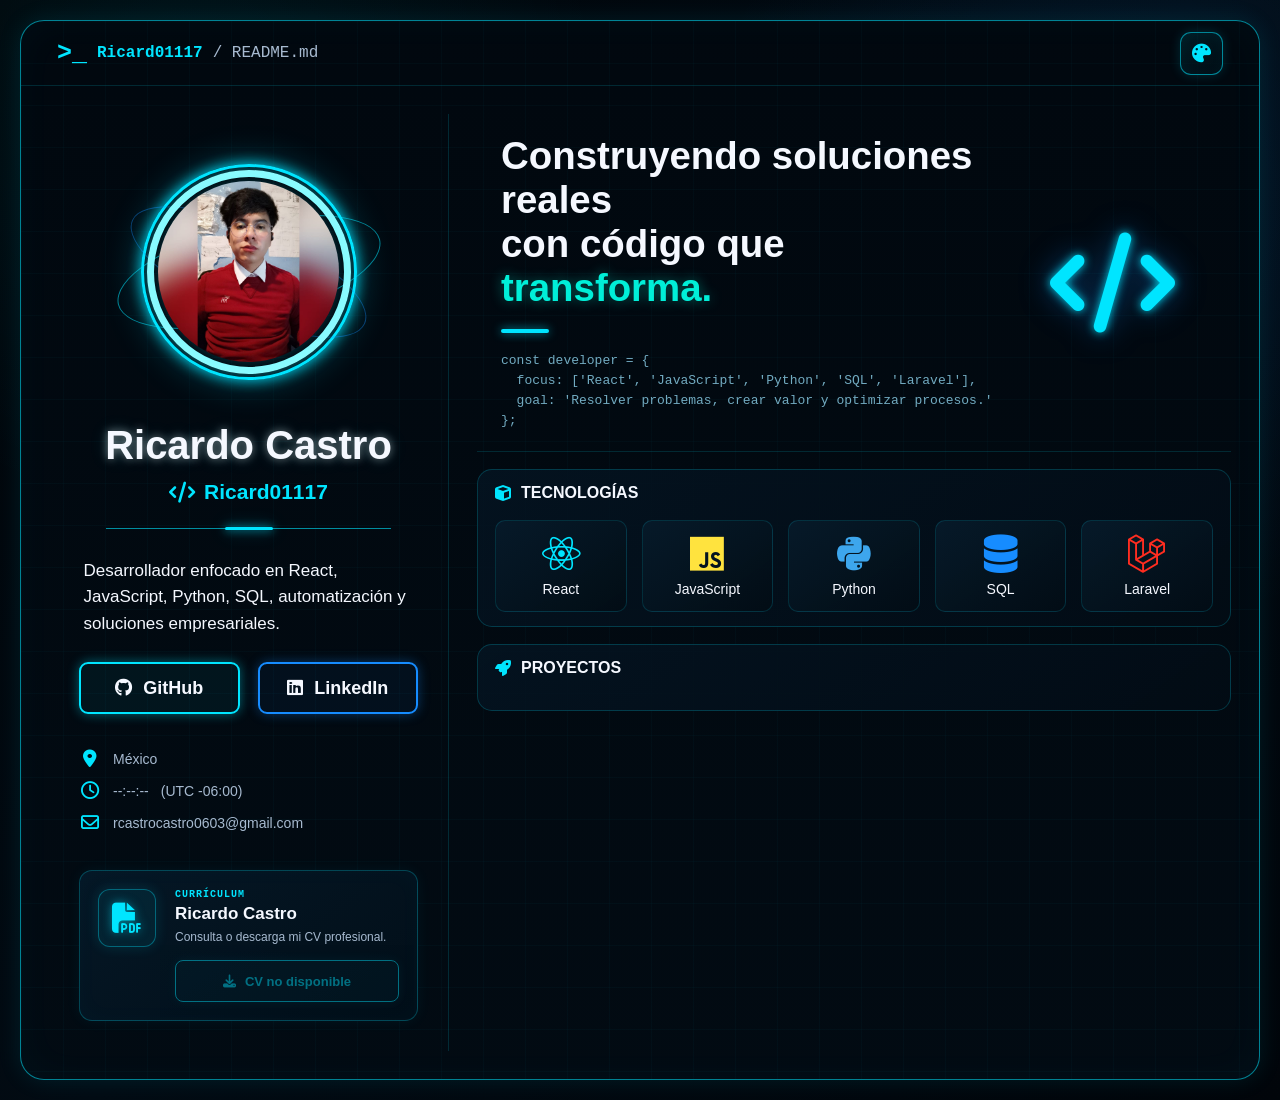
==== commit dec0eeb8: "Mejora orden de proyectos y proyectos destacados" ====
--- a/index.html
+++ b/index.html
@@ -15,14 +15,14 @@
 
   <title>Ricardo Castro | Portafolio</title>
 
-  <link rel="stylesheet" href="estilos.css?v=15">
+  <link rel="stylesheet" href="estilos.css?v=17">
 
   <link
     rel="stylesheet"
     href="https://cdnjs.cloudflare.com/ajax/libs/font-awesome/6.7.2/css/all.min.css"
   >
 
-  <script type="module" src="script.js?v=15"></script>
+  <script type="module" src="script.js?v=17"></script>
 </head>
 
 <body>
@@ -170,6 +170,70 @@
 
         </section>
 
+        <section
+          id="certifications-section"
+          class="certifications-card hidden"
+          aria-labelledby="certifications-title"
+        >
+
+          <div class="certifications-header">
+
+            <div class="certifications-header-icon">
+              <i class="fa-solid fa-cloud"></i>
+            </div>
+
+            <div>
+              <span class="certifications-label">
+                CREDENCIALES TECH
+              </span>
+
+              <h3 id="certifications-title">
+                Certificaciones
+              </h3>
+            </div>
+
+          </div>
+
+          <div
+            id="certifications-list"
+            class="certifications-list"
+            aria-live="polite"
+          ></div>
+
+        </section>
+
+        <section
+          id="featured-projects-section"
+          class="featured-projects-card hidden"
+          aria-labelledby="featured-projects-title"
+        >
+
+          <div class="featured-projects-header">
+
+            <div class="featured-projects-header-icon">
+              <i class="fa-solid fa-star"></i>
+            </div>
+
+            <div>
+              <span class="featured-projects-label">
+                SELECCIÓN PRINCIPAL
+              </span>
+
+              <h3 id="featured-projects-title">
+                Proyectos destacados
+              </h3>
+            </div>
+
+          </div>
+
+          <div
+            id="featured-projects-list"
+            class="featured-projects-list"
+            aria-live="polite"
+          ></div>
+
+        </section>
+
       </aside>
 
       <div class="main-content">
@@ -243,7 +307,7 @@
 
           <h3>
             <i class="fa-solid fa-rocket"></i>
-            Proyectos destacados
+            Proyectos
           </h3>
 
           <div
--- a/estilos.css
+++ b/estilos.css
@@ -20,6 +20,7 @@
 
   --text: #f5f8ff;
   --text-secondary: #a7bad0;
+  --text-muted: #6c8297;
 
   --border: rgba(var(--accent-rgb), 0.2);
   --border-strong: rgba(var(--accent-rgb), 0.55);
@@ -93,6 +94,10 @@
   font: inherit;
 }
 
+.hidden {
+  display: none !important;
+}
+
 .portfolio {
   position: relative;
 
@@ -201,7 +206,6 @@
     );
 
   font-size: 19px;
-
   cursor: pointer;
 
   box-shadow:
@@ -217,7 +221,6 @@
 
 .theme-toggle:hover {
   transform: translateY(-2px) rotate(8deg);
-
   border-color: var(--cyan);
 
   background:
@@ -1223,7 +1226,9 @@
 html[data-theme="green"] .panel,
 html[data-theme="green"] .technology-card,
 html[data-theme="green"] .project-card,
-html[data-theme="green"] .cv-card {
+html[data-theme="green"] .cv-card,
+html[data-theme="green"] .certifications-card,
+html[data-theme="green"] .featured-projects-card {
   background:
     linear-gradient(
       145deg,
@@ -1269,7 +1274,9 @@
 html[data-theme="aurora"] .panel,
 html[data-theme="aurora"] .technology-card,
 html[data-theme="aurora"] .project-card,
-html[data-theme="aurora"] .cv-card {
+html[data-theme="aurora"] .cv-card,
+html[data-theme="aurora"] .certifications-card,
+html[data-theme="aurora"] .featured-projects-card {
   background:
     linear-gradient(
       145deg,
@@ -1278,14 +1285,589 @@
     );
 }
 
+/* =========================
+   CERTIFICACIONES TECH
+========================= */
+
+.certifications-card {
+  position: relative;
+  overflow: hidden;
+
+  width: 100%;
+
+  margin-top: 18px;
+  padding: 18px;
+
+  border:
+    1px solid rgba(var(--accent-rgb), 0.25);
+
+  border-radius: 13px;
+
+  background:
+    radial-gradient(
+      circle at 92% 8%,
+      rgba(var(--accent-2-rgb), 0.12),
+      transparent 32%
+    ),
+    linear-gradient(
+      145deg,
+      rgba(5, 24, 39, 0.96),
+      rgba(2, 15, 25, 0.98)
+    );
+
+  box-shadow:
+    0 0 15px rgba(var(--accent-rgb), 0.06),
+    inset 0 0 25px rgba(var(--accent-rgb), 0.025);
+}
+
+.certifications-card::before,
+.certifications-card::after {
+  content: "";
+
+  position: absolute;
+
+  pointer-events: none;
+}
+
+.certifications-card::before {
+  top: 24px;
+  right: 22px;
+
+  width: 58px;
+  height: 1px;
+
+  background:
+    rgba(var(--accent-rgb), 0.4);
+
+  box-shadow:
+    -14px 12px 0 rgba(var(--accent-rgb), 0.18),
+    -29px 24px 0 rgba(var(--accent-2-rgb), 0.16);
+}
+
+.certifications-card::after {
+  right: -34px;
+  bottom: -42px;
+
+  width: 120px;
+  height: 120px;
+
+  border:
+    1px solid rgba(var(--accent-rgb), 0.09);
+
+  border-radius: 50%;
+
+  box-shadow:
+    0 0 0 18px rgba(var(--accent-rgb), 0.025),
+    0 0 0 38px rgba(var(--accent-2-rgb), 0.018);
+}
+
+.certifications-header {
+  position: relative;
+  z-index: 1;
+
+  display: flex;
+  align-items: center;
+  gap: 12px;
+
+  margin-bottom: 15px;
+}
+
+.certifications-header-icon {
+  display: grid;
+  place-items: center;
+
+  width: 42px;
+  height: 42px;
+
+  flex: 0 0 42px;
+
+  border:
+    1px solid rgba(var(--accent-rgb), 0.35);
+
+  border-radius: 11px;
+
+  color: var(--cyan);
+
+  background:
+    rgba(var(--accent-rgb), 0.07);
+
+  box-shadow:
+    0 0 14px rgba(var(--accent-rgb), 0.12);
+}
+
+.certifications-header-icon i {
+  font-size: 18px;
+}
+
+.certifications-label {
+  display: block;
+
+  margin-bottom: 2px;
+
+  color: var(--cyan);
+
+  font-family:
+    Consolas,
+    "Courier New",
+    monospace;
+
+  font-size: 9px;
+  font-weight: 800;
+
+  letter-spacing: 1.1px;
+}
+
+.certifications-header h3 {
+  color: var(--text);
+
+  font-size: 17px;
+}
+
+.certifications-list {
+  position: relative;
+  z-index: 1;
+
+  display: grid;
+
+  gap: 10px;
+}
+
+.certification-item {
+  position: relative;
+
+  overflow: hidden;
+
+  display: grid;
+
+  grid-template-columns:
+    42px minmax(0, 1fr) 18px;
+
+  gap: 11px;
+
+  align-items: center;
+
+  min-height: 82px;
+
+  padding: 12px;
+
+  border:
+    1px solid rgba(var(--accent-rgb), 0.14);
+
+  border-radius: 11px;
+
+  background:
+    rgba(0, 9, 16, 0.45);
+
+  transition:
+    transform 0.22s ease,
+    border-color 0.22s ease,
+    background 0.22s ease,
+    box-shadow 0.22s ease;
+}
+
+.certification-item::before {
+  content: "";
+
+  position: absolute;
+
+  left: 0;
+  top: 0;
+
+  width: 3px;
+  height: 100%;
+
+  background: var(--cyan);
+
+  opacity: 0.72;
+}
+
+.certification-item:hover {
+  transform: translateY(-3px);
+
+  border-color:
+    rgba(var(--accent-rgb), 0.42);
+
+  background:
+    rgba(var(--accent-rgb), 0.045);
+
+  box-shadow:
+    0 9px 20px rgba(0, 0, 0, 0.16);
+}
+
+.certification-icon {
+  display: grid;
+  place-items: center;
+
+  width: 42px;
+  height: 42px;
+
+  border: 1px solid currentColor;
+  border-radius: 10px;
+
+  background:
+    rgba(255, 255, 255, 0.025);
+
+  font-size: 18px;
+
+  opacity: 0.95;
+}
+
+.certification-icon.cert-data {
+  color: #b678ff;
+}
+
+.certification-icon.cert-database {
+  color: #00e5ff;
+}
+
+.certification-icon.cert-cloud {
+  color: #4ba3ff;
+}
+
+.certification-icon.cert-development {
+  color: #35e69a;
+}
+
+.certification-icon.cert-automation {
+  color: #ffd45c;
+}
+
+.certification-icon.cert-security {
+  color: #ff6f91;
+}
+
+.certification-content {
+  min-width: 0;
+}
+
+.certification-meta {
+  display: flex;
+  flex-wrap: wrap;
+
+  align-items: center;
+
+  justify-content:
+    space-between;
+
+  gap: 6px;
+
+  margin-bottom: 4px;
+}
+
+.certification-badge {
+  color: var(--cyan);
+
+  font-family:
+    Consolas,
+    "Courier New",
+    monospace;
+
+  font-size: 8px;
+  font-weight: 800;
+
+  letter-spacing: 0.8px;
+}
+
+.certification-date {
+  color: var(--text-muted);
+
+  font-size: 9px;
+
+  text-transform: capitalize;
+}
+
+.certification-content h4 {
+  margin-bottom: 4px;
+
+  color: var(--text);
+
+  font-size: 12px;
+
+  line-height: 1.3;
+}
+
+.certification-content p {
+  overflow: hidden;
+
+  color: var(--text-secondary);
+
+  font-size: 10px;
+
+  line-height: 1.35;
+
+  text-overflow: ellipsis;
+
+  white-space: nowrap;
+}
+
+.certification-arrow {
+  color: var(--cyan);
+
+  font-size: 12px;
+
+  opacity: 0.72;
+
+  transition:
+    transform 0.2s ease;
+}
+
+.certification-item:hover
+.certification-arrow {
+  transform:
+    translate(2px, -2px);
+}
+
+/* =========================
+   PROYECTOS DESTACADOS
+========================= */
+
+.featured-projects-card {
+  position: relative;
+  overflow: hidden;
+
+  width: 100%;
+
+  margin-top: 18px;
+  padding: 18px;
+
+  border:
+    1px solid rgba(var(--accent-rgb), 0.25);
+
+  border-radius: 13px;
+
+  background:
+    linear-gradient(
+      145deg,
+      rgba(5, 24, 39, 0.96),
+      rgba(2, 15, 25, 0.98)
+    );
+
+  box-shadow:
+    0 0 15px rgba(var(--accent-rgb), 0.06),
+    inset 0 0 25px rgba(var(--accent-rgb), 0.025);
+}
+
+.featured-projects-header {
+  display: flex;
+  align-items: center;
+  gap: 12px;
+
+  margin-bottom: 15px;
+}
+
+.featured-projects-header-icon {
+  display: grid;
+  place-items: center;
+
+  width: 42px;
+  height: 42px;
+
+  flex: 0 0 42px;
+
+  border:
+    1px solid rgba(var(--accent-rgb), 0.35);
+
+  border-radius: 11px;
+
+  color: var(--yellow);
+
+  background:
+    rgba(var(--accent-rgb), 0.07);
+
+  box-shadow:
+    0 0 14px rgba(var(--accent-rgb), 0.12);
+}
+
+.featured-projects-label,
+.featured-project-kicker {
+  display: block;
+
+  color: var(--cyan);
+
+  font-family:
+    Consolas,
+    "Courier New",
+    monospace;
+
+  font-weight: 800;
+  letter-spacing: 0.9px;
+}
+
+.featured-projects-label {
+  margin-bottom: 2px;
+
+  font-size: 9px;
+}
+
+.featured-projects-header h3 {
+  color: var(--text);
+
+  font-size: 17px;
+}
+
+.featured-projects-list {
+  display: grid;
+
+  gap: 10px;
+}
+
+.featured-project-item {
+  --featured-project-color: var(--cyan);
+
+  position: relative;
+  overflow: hidden;
+
+  display: grid;
+
+  grid-template-columns:
+    40px minmax(0, 1fr) 16px;
+
+  gap: 11px;
+  align-items: center;
+
+  min-height: 78px;
+
+  padding: 11px;
+
+  border:
+    1px solid color-mix(
+      in srgb,
+      var(--featured-project-color) 28%,
+      transparent
+    );
+
+  border-left:
+    3px solid var(--featured-project-color);
+
+  border-radius: 11px;
+
+  background:
+    rgba(0, 9, 16, 0.45);
+
+  transition:
+    transform 0.22s ease,
+    border-color 0.22s ease,
+    background 0.22s ease,
+    box-shadow 0.22s ease;
+}
+
+.featured-project-item:hover {
+  transform: translateY(-3px);
+
+  background:
+    rgba(var(--accent-rgb), 0.045);
+
+  box-shadow:
+    0 9px 18px rgba(0, 0, 0, 0.16);
+}
+
+.featured-project-item.pink-project {
+  --featured-project-color: var(--pink);
+}
+
+.featured-project-item.purple-project {
+  --featured-project-color: var(--purple);
+}
+
+.featured-project-item.blue-project {
+  --featured-project-color: var(--blue);
+}
+
+.featured-project-item.green-project {
+  --featured-project-color: var(--green);
+}
+
+.featured-project-icon {
+  display: grid;
+  place-items: center;
+
+  width: 40px;
+  height: 40px;
+
+  border:
+    1px solid color-mix(
+      in srgb,
+      var(--featured-project-color) 45%,
+      transparent
+    );
+
+  border-radius: 10px;
+
+  color: var(--featured-project-color);
+
+  background:
+    color-mix(
+      in srgb,
+      var(--featured-project-color) 8%,
+      transparent
+    );
+}
+
+.featured-project-content {
+  min-width: 0;
+}
+
+.featured-project-kicker {
+  margin-bottom: 3px;
+
+  color: var(--featured-project-color);
+
+  font-size: 8px;
+}
+
+.featured-project-content h4 {
+  overflow: hidden;
+
+  margin-bottom: 4px;
+
+  color: var(--text);
+
+  font-size: 12px;
+  line-height: 1.3;
+
+  text-overflow: ellipsis;
+  white-space: nowrap;
+}
+
+.featured-project-content p {
+  overflow: hidden;
+
+  color: var(--text-secondary);
+
+  font-size: 9px;
+  line-height: 1.35;
+
+  text-overflow: ellipsis;
+  white-space: nowrap;
+}
+
+.featured-project-arrow {
+  color: var(--featured-project-color);
+
+  font-size: 11px;
+  opacity: 0.75;
+
+  transition:
+    transform 0.2s ease;
+}
+
+.featured-project-item:hover
+.featured-project-arrow {
+  transform:
+    translate(2px, -2px);
+}
+
 @media (max-width: 1150px) {
+
   .technology-grid {
     grid-template-columns:
       repeat(3, minmax(0, 1fr));
   }
+
 }
 
 @media (max-width: 1050px) {
+
   .dashboard {
     grid-template-columns:
       330px minmax(0, 1fr);
@@ -1294,9 +1876,11 @@
   .projects-grid {
     grid-template-columns: 1fr;
   }
+
 }
 
 @media (max-width: 850px) {
+
   body {
     padding: 10px;
   }
@@ -1319,9 +1903,11 @@
   .code-decoration {
     display: none;
   }
+
 }
 
 @media (max-width: 560px) {
+
   body {
     padding: 0;
   }
@@ -1401,4 +1987,34 @@
   .cv-icon i {
     font-size: 25px;
   }
+
+  .certifications-card,
+  .featured-projects-card {
+    padding: 15px;
+  }
+
+  .certification-item {
+    grid-template-columns:
+      38px minmax(0, 1fr) 16px;
+
+    padding: 10px;
+  }
+
+  .certification-icon {
+    width: 38px;
+    height: 38px;
+  }
+
+  .featured-project-item {
+    grid-template-columns:
+      38px minmax(0, 1fr) 16px;
+
+    padding: 10px;
+  }
+
+  .featured-project-icon {
+    width: 38px;
+    height: 38px;
+  }
+
 }
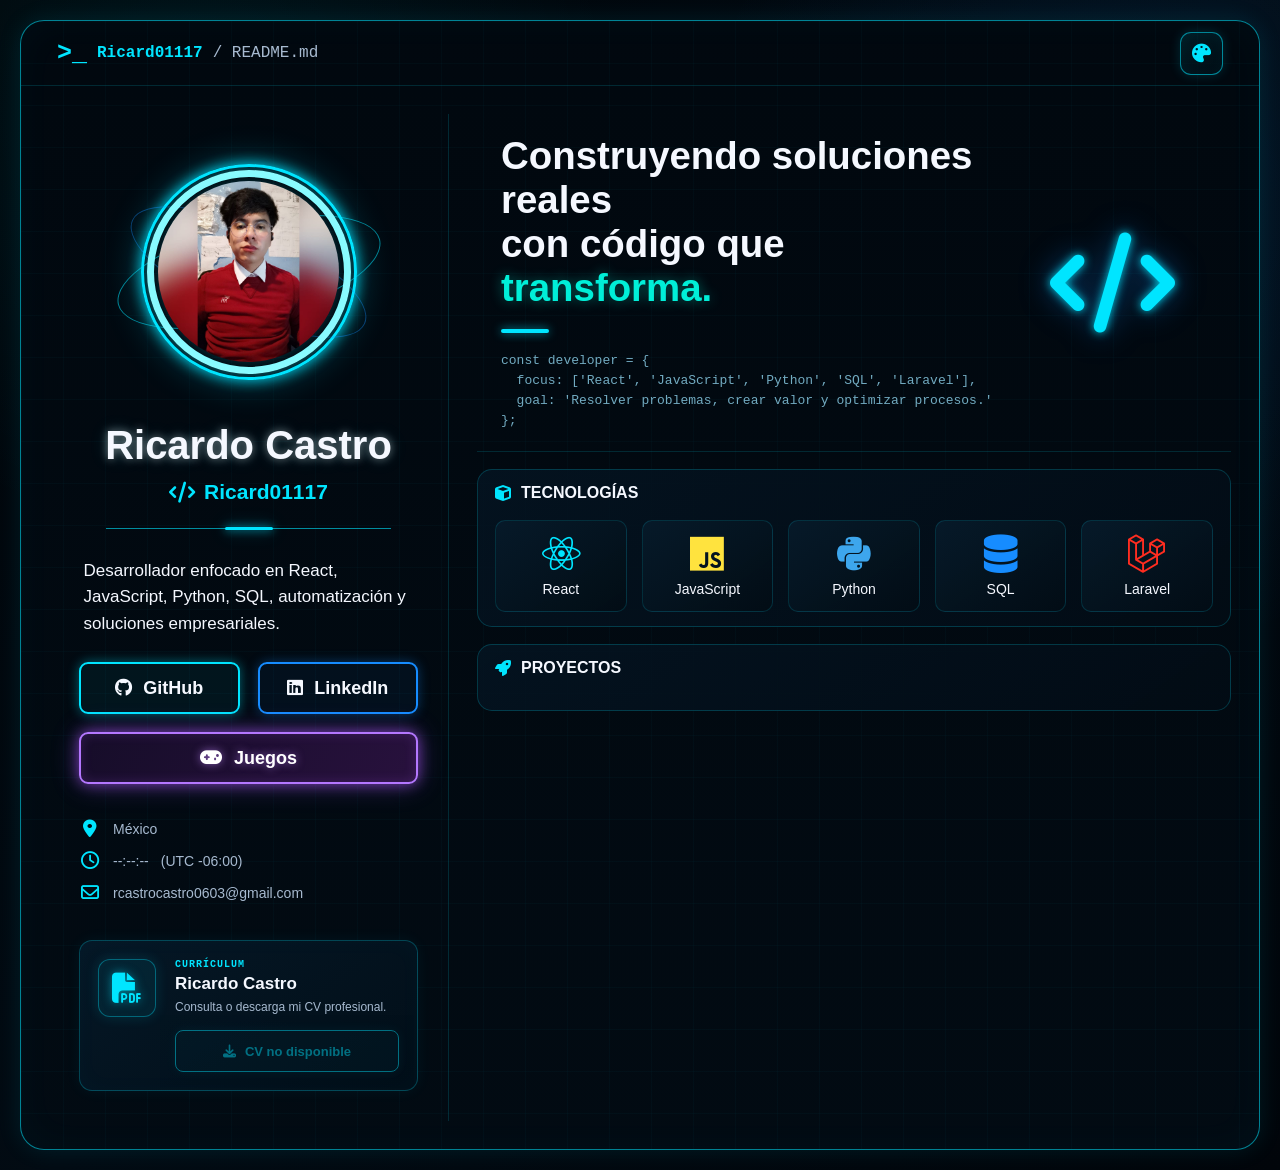
==== commit 0ef493e2: "Agrega boton Juegos con brillo permanente y hover intenso" ====
--- a/index.html
+++ b/index.html
@@ -15,7 +15,7 @@
 
   <title>Ricardo Castro | Portafolio</title>
 
-  <link rel="stylesheet" href="estilos.css?v=17">
+  <link rel="stylesheet" href="estilos.css?v=18">
 
   <link
     rel="stylesheet"
@@ -23,19 +23,119 @@
   >
 
   <script type="module" src="script.js?v=17"></script>
+
+  <style>
+    /* Estilos exclusivos del botón Juegos */
+    .social-button.games-button {
+      box-sizing: border-box;
+      display: flex;
+      align-items: center;
+      justify-content: center;
+      gap: 11px;
+
+      width: 100%;
+      min-height: 52px;
+      margin-top: 18px;
+      padding: 12px;
+
+      color: #ffffff;
+      font-size: 18px;
+      font-weight: 700;
+      text-decoration: none;
+
+      border: 2px solid #b477ff;
+      border-radius: 9px;
+
+      background: linear-gradient(
+        120deg,
+        #160d29,
+        #28113d
+      );
+
+      text-shadow: 0 0 8px #c084fc99;
+
+      box-shadow:
+        0 0 14px #a855f799,
+        0 0 28px #a855f755,
+        inset 0 0 12px #a855f733;
+
+      animation: games-glow 2s ease-in-out infinite alternate;
+
+      transition:
+        transform 0.22s ease,
+        background 0.22s ease,
+        box-shadow 0.22s ease,
+        border-color 0.22s ease;
+    }
+
+    /* El brillo aumenta y disminuye sin apagarse */
+    @keyframes games-glow {
+      from {
+        box-shadow:
+          0 0 14px #a855f799,
+          0 0 28px #a855f755,
+          inset 0 0 12px #a855f733;
+      }
+
+      to {
+        box-shadow:
+          0 0 22px #a855f7cc,
+          0 0 42px #a855f777,
+          inset 0 0 18px #a855f755;
+      }
+    }
+
+    /* Efecto intenso al pasar el cursor */
+    .social-button.games-button:hover,
+    .social-button.games-button:focus-visible {
+      animation: none;
+
+      transform: translateY(-4px) scale(1.02);
+
+      color: #ffffff;
+      border-color: #e9d5ff;
+
+      background: linear-gradient(
+        120deg,
+        #522080,
+        #7e22ce
+      );
+
+      box-shadow:
+        0 0 24px #c084fc,
+        0 0 48px #a855f7bb,
+        inset 0 0 20px #d8b4fe55;
+
+      text-shadow: 0 0 12px #ffffff99;
+    }
+
+    .social-button.games-button:focus-visible {
+      outline: 2px solid #e9d5ff;
+      outline-offset: 5px;
+    }
+
+    /* Mantiene el brillo sin movimiento cuando se solicita */
+    @media (prefers-reduced-motion: reduce) {
+      .social-button.games-button {
+        animation: none;
+        transition: none;
+      }
+
+      .social-button.games-button:hover,
+      .social-button.games-button:focus-visible {
+        transform: none;
+      }
+    }
+  </style>
 </head>
 
 <body>
-
   <main class="portfolio">
 
     <header class="topbar">
-
       <div class="terminal-title">
         <span class="terminal-icon">&gt;_</span>
-
         <strong>Ricard01117</strong>
-
         <span>/ README.md</span>
       </div>
 
@@ -48,7 +148,6 @@
       >
         <i class="fa-solid fa-palette"></i>
       </button>
-
     </header>
 
     <section class="dashboard">
@@ -56,7 +155,6 @@
       <aside class="profile-panel">
 
         <div class="profile-image-container">
-
           <div class="orbit orbit-one"></div>
           <div class="orbit orbit-two"></div>
 
@@ -65,7 +163,6 @@
             alt="Fotografía de perfil de Ricardo Castro"
             class="profile-photo"
           >
-
         </div>
 
         <h1>Ricardo Castro</h1>
@@ -88,7 +185,6 @@
         </p>
 
         <div class="social-buttons">
-
           <a
             href="https://github.com/Ricard01117"
             target="_blank"
@@ -108,11 +204,17 @@
             <i class="fa-brands fa-linkedin"></i>
             LinkedIn
           </a>
-
         </div>
 
+        <a
+          href="https://ricard01117.github.io/JuegosRCC/"
+          class="social-button games-button"
+        >
+          <i class="fa-solid fa-gamepad" aria-hidden="true"></i>
+          Juegos
+        </a>
+
         <div class="contact-info">
-
           <p>
             <i class="fa-solid fa-location-dot"></i>
             México
@@ -132,17 +234,14 @@
             <i class="fa-regular fa-envelope"></i>
             rcastrocastro0603@gmail.com
           </p>
-
         </div>
 
         <section id="cv-section" class="cv-card">
-
           <div class="cv-icon">
             <i class="fa-solid fa-file-pdf"></i>
           </div>
 
           <div class="cv-content">
-
             <div class="cv-info">
               <span class="cv-label">CURRÍCULUM</span>
 
@@ -165,9 +264,7 @@
                 CV no disponible
               </span>
             </a>
-
-          </div>
-
+          </div>
         </section>
 
         <section
@@ -175,9 +272,7 @@
           class="certifications-card hidden"
           aria-labelledby="certifications-title"
         >
-
           <div class="certifications-header">
-
             <div class="certifications-header-icon">
               <i class="fa-solid fa-cloud"></i>
             </div>
@@ -191,7 +286,6 @@
                 Certificaciones
               </h3>
             </div>
-
           </div>
 
           <div
@@ -199,7 +293,6 @@
             class="certifications-list"
             aria-live="polite"
           ></div>
-
         </section>
 
         <section
@@ -207,9 +300,7 @@
           class="featured-projects-card hidden"
           aria-labelledby="featured-projects-title"
         >
-
           <div class="featured-projects-header">
-
             <div class="featured-projects-header-icon">
               <i class="fa-solid fa-star"></i>
             </div>
@@ -223,7 +314,6 @@
                 Proyectos destacados
               </h3>
             </div>
-
           </div>
 
           <div
@@ -231,7 +321,6 @@
             class="featured-projects-list"
             aria-live="polite"
           ></div>
-
         </section>
 
       </aside>
@@ -239,13 +328,10 @@
       <div class="main-content">
 
         <section class="hero">
-
           <div class="hero-text">
-
             <h2>
               Construyendo soluciones reales
               <br>
-
               con código que
               <span>transforma.</span>
             </h2>
@@ -256,24 +342,20 @@
   focus: ['React', 'JavaScript', 'Python', 'SQL', 'Laravel'],
   goal: 'Resolver problemas, crear valor y optimizar procesos.'
 };</code></pre>
-
           </div>
 
           <div class="code-decoration">
             <i class="fa-solid fa-code"></i>
           </div>
-
         </section>
 
         <section class="panel technologies-section">
-
           <h3>
             <i class="fa-solid fa-cube"></i>
             Tecnologías
           </h3>
 
           <div class="technology-grid">
-
             <article class="technology-card react-card">
               <i class="fa-brands fa-react"></i>
               <span>React</span>
@@ -298,13 +380,10 @@
               <i class="fa-brands fa-laravel"></i>
               <span>Laravel</span>
             </article>
-
-          </div>
-
+          </div>
         </section>
 
         <section class="panel projects-section">
-
           <h3>
             <i class="fa-solid fa-rocket"></i>
             Proyectos
@@ -315,14 +394,10 @@
             class="projects-grid"
             aria-live="polite"
           ></div>
-
         </section>
 
       </div>
-
     </section>
-
   </main>
-
 </body>
 </html>
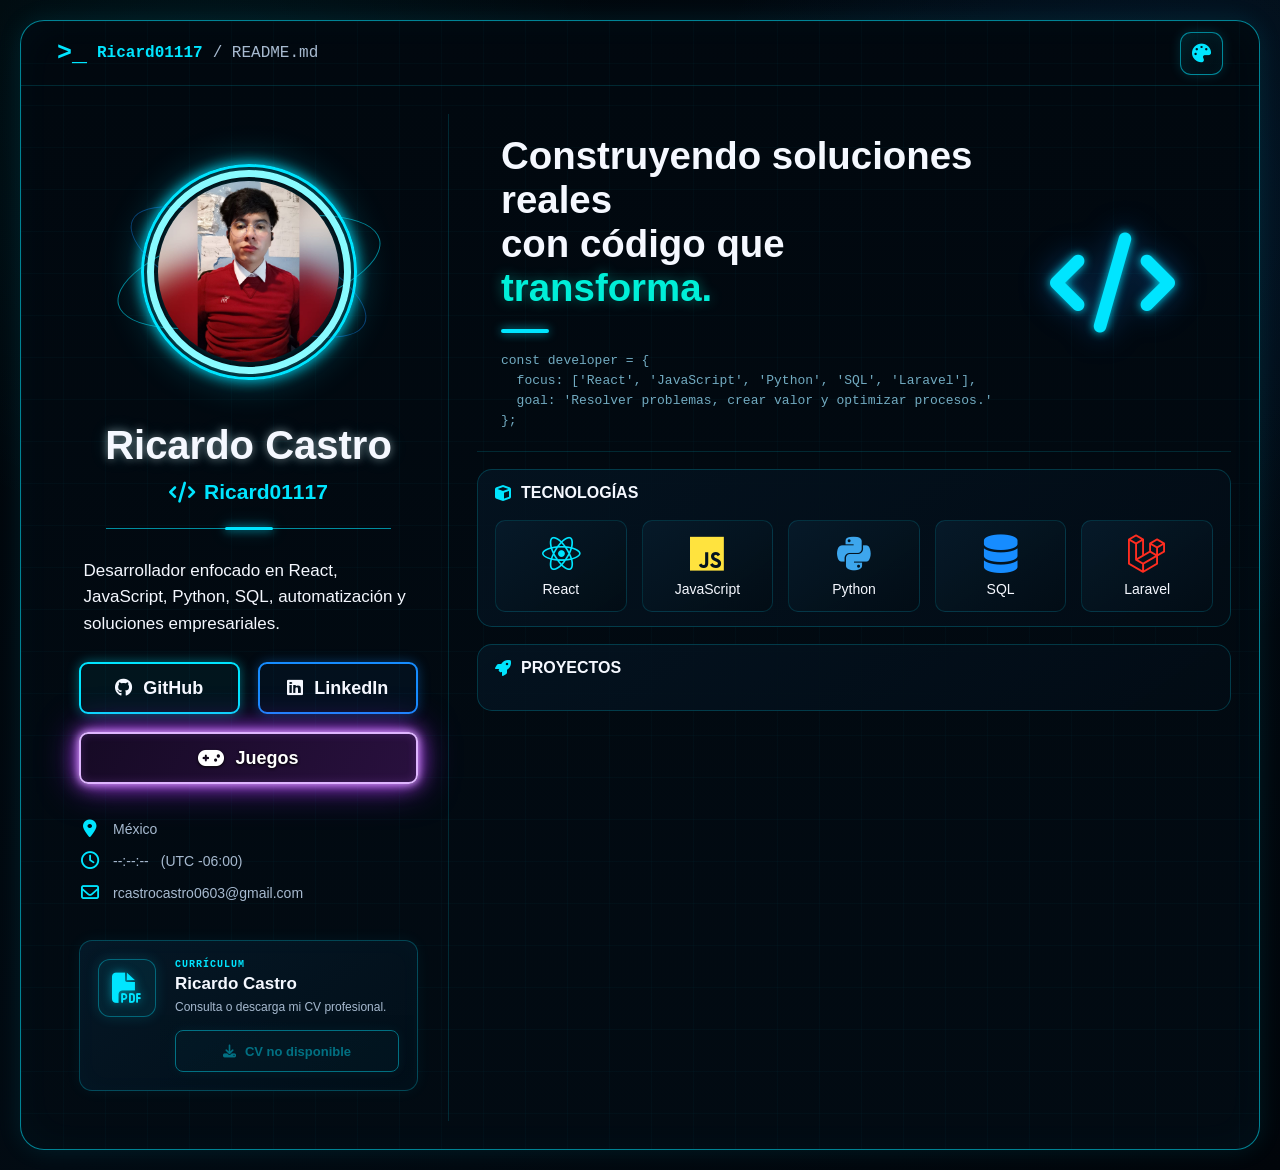
==== commit d6882c74: "Mejora brillo del boton Juegos y mantiene contenido legible" ====
--- a/index.html
+++ b/index.html
@@ -25,7 +25,7 @@
   <script type="module" src="script.js?v=17"></script>
 
   <style>
-    /* Estilos exclusivos del botón Juegos */
+    /* Botón Juegos: fondo oscuro y resplandor intenso */
     .social-button.games-button {
       box-sizing: border-box;
       display: flex;
@@ -40,81 +40,90 @@
 
       color: #ffffff;
       font-size: 18px;
-      font-weight: 700;
+      font-weight: 800;
       text-decoration: none;
 
-      border: 2px solid #b477ff;
+      border: 2px solid #dfb5ff;
       border-radius: 9px;
 
       background: linear-gradient(
         120deg,
-        #160d29,
-        #28113d
+        #160a25,
+        #29103e
       );
 
-      text-shadow: 0 0 8px #c084fc99;
+      text-shadow: 0 1px 3px #000000;
 
       box-shadow:
-        0 0 14px #a855f799,
-        0 0 28px #a855f755,
-        inset 0 0 12px #a855f733;
-
-      animation: games-glow 2s ease-in-out infinite alternate;
+        0 0 8px #e0aaff,
+        0 0 20px #b84dff,
+        0 0 38px #a020f099,
+        inset 0 0 10px #bd63ff33;
+
+      animation: games-glow 1.8s ease-in-out infinite alternate;
 
       transition:
         transform 0.22s ease,
-        background 0.22s ease,
-        box-shadow 0.22s ease,
-        border-color 0.22s ease;
-    }
-
-    /* El brillo aumenta y disminuye sin apagarse */
+        border-color 0.22s ease,
+        background 0.22s ease;
+    }
+
+    .social-button.games-button i {
+      color: #ffffff;
+      font-size: 21px;
+      text-shadow: 0 1px 3px #000000;
+    }
+
+    /* Brillo permanente: nunca se apaga */
     @keyframes games-glow {
       from {
         box-shadow:
-          0 0 14px #a855f799,
-          0 0 28px #a855f755,
-          inset 0 0 12px #a855f733;
+          0 0 8px #e0aaff,
+          0 0 20px #b84dff,
+          0 0 38px #a020f099,
+          inset 0 0 10px #bd63ff33;
       }
 
       to {
         box-shadow:
-          0 0 22px #a855f7cc,
-          0 0 42px #a855f777,
-          inset 0 0 18px #a855f755;
+          0 0 12px #edcaff,
+          0 0 28px #c266ff,
+          0 0 50px #aa33ffbb,
+          inset 0 0 14px #bd63ff44;
       }
     }
 
-    /* Efecto intenso al pasar el cursor */
+    /* Mayor brillo al pasar el cursor */
     .social-button.games-button:hover,
     .social-button.games-button:focus-visible {
       animation: none;
 
-      transform: translateY(-4px) scale(1.02);
+      transform: translateY(-3px) scale(1.02);
 
       color: #ffffff;
-      border-color: #e9d5ff;
+      border-color: #f3ddff;
 
       background: linear-gradient(
         120deg,
-        #522080,
-        #7e22ce
+        #25103b,
+        #3b1756
       );
 
       box-shadow:
-        0 0 24px #c084fc,
-        0 0 48px #a855f7bb,
-        inset 0 0 20px #d8b4fe55;
-
-      text-shadow: 0 0 12px #ffffff99;
+        0 0 12px #f0d0ff,
+        0 0 32px #cc80ff,
+        0 0 58px #b044ffcc,
+        inset 0 0 14px #bd63ff44;
+
+      text-shadow: 0 1px 3px #000000;
     }
 
     .social-button.games-button:focus-visible {
-      outline: 2px solid #e9d5ff;
+      outline: 2px solid #ffffff;
       outline-offset: 5px;
     }
 
-    /* Mantiene el brillo sin movimiento cuando se solicita */
+    /* Mantiene el brillo sin animación si se solicita */
     @media (prefers-reduced-motion: reduce) {
       .social-button.games-button {
         animation: none;
@@ -135,7 +144,9 @@
     <header class="topbar">
       <div class="terminal-title">
         <span class="terminal-icon">&gt;_</span>
+
         <strong>Ricard01117</strong>
+
         <span>/ README.md</span>
       </div>
 
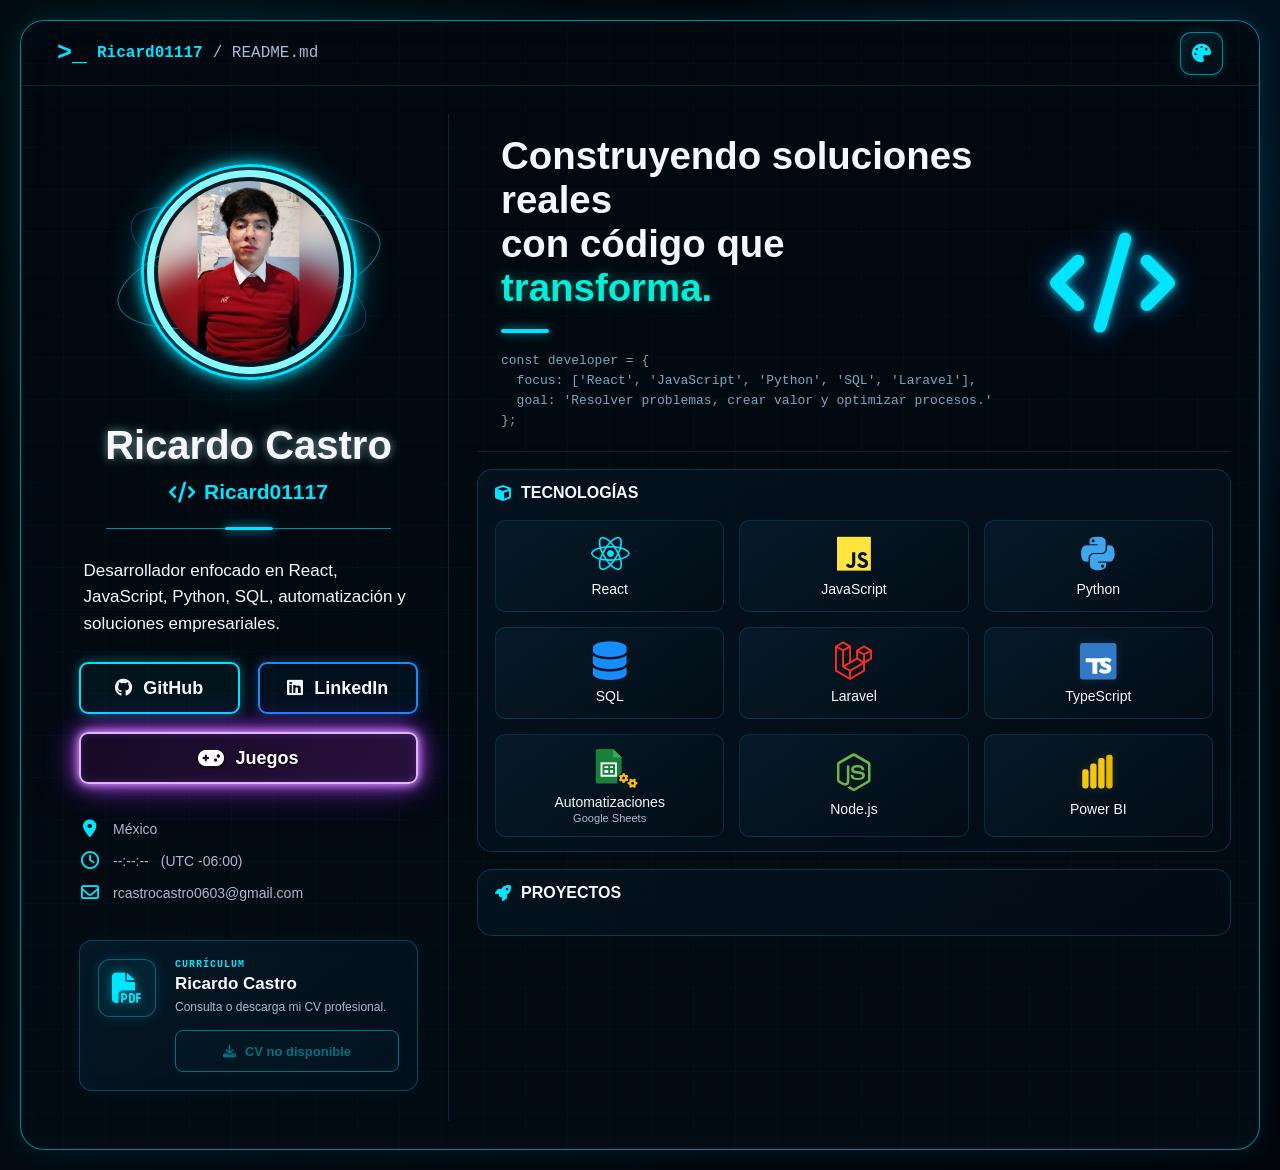
==== commit 026cc647: "Agregar 9 tecnologias y mejorar diseño responsive" ====
--- a/index.html
+++ b/index.html
@@ -367,30 +367,173 @@
           </h3>
 
           <div class="technology-grid">
+
+            <!-- 1. REACT -->
             <article class="technology-card react-card">
               <i class="fa-brands fa-react"></i>
               <span>React</span>
             </article>
 
+            <!-- 2. JAVASCRIPT -->
             <article class="technology-card javascript-card">
               <i class="fa-brands fa-js"></i>
               <span>JavaScript</span>
             </article>
 
+            <!-- 3. PYTHON -->
             <article class="technology-card python-card">
               <i class="fa-brands fa-python"></i>
               <span>Python</span>
             </article>
 
+            <!-- 4. SQL -->
             <article class="technology-card sql-card">
               <i class="fa-solid fa-database"></i>
               <span>SQL</span>
             </article>
 
+            <!-- 5. LARAVEL -->
             <article class="technology-card laravel-card">
               <i class="fa-brands fa-laravel"></i>
               <span>Laravel</span>
             </article>
+
+            <!-- 6. TYPESCRIPT -->
+            <article class="technology-card typescript-card">
+
+              <svg
+                class="technology-logo typescript-logo"
+                viewBox="0 0 40 40"
+                xmlns="http://www.w3.org/2000/svg"
+                aria-hidden="true"
+              >
+                <rect
+                  x="1"
+                  y="1"
+                  width="38"
+                  height="38"
+                  rx="3"
+                  fill="#3178c6"
+                />
+
+                <path
+                  fill="#ffffff"
+                  d="M7 20h19v4h-7v12h-5V24H7z"
+                  transform="translate(0,-3)"
+                />
+
+                <path
+                  fill="#ffffff"
+                  d="M33 22.5c-1.2-1-2.4-1.3-3.7-1.3-1.1 0-1.6.4-1.6 1 0 .7.6 1 2.4 1.5 2.8.8 4.6 2 4.6 4.8 0 3.5-2.9 5.4-6.6 5.4-2.6 0-4.8-.8-6.5-2.5l2.4-3c1.4 1.1 2.8 1.8 4.2 1.8 1.2 0 1.9-.4 1.9-1.2 0-.7-.6-1-2.3-1.5-2.7-.8-4.7-2-4.7-4.9 0-3.2 2.6-5.2 6.4-5.2 2.3 0 4.1.5 5.6 1.7z"
+                  transform="translate(-1,-1)"
+                />
+              </svg>
+
+              <span>TypeScript</span>
+            </article>
+
+            <!-- 7. GOOGLE SHEETS + AUTOMATIZACIONES -->
+            <article class="technology-card automation-card">
+
+              <div class="automation-logo" aria-hidden="true">
+
+                <svg
+                  class="technology-logo sheets-logo"
+                  viewBox="0 0 40 40"
+                  xmlns="http://www.w3.org/2000/svg"
+                >
+                  <path
+                    fill="#188038"
+                    d="M8 2h16l9 9v25a2 2 0 0 1-2 2H8a2 2 0 0 1-2-2V4a2 2 0 0 1 2-2z"
+                  />
+
+                  <path
+                    fill="#34a853"
+                    d="M24 2v9h9z"
+                  />
+
+                  <path
+                    fill="#ffffff"
+                    d="M11 16h17v15H11z"
+                  />
+
+                  <path
+                    fill="#188038"
+                    d="M13 18h13v11H13zm2 2v2h4v-2zm6 0v2h3v-2zm-6 4v3h4v-3zm6 0v3h3v-3z"
+                  />
+                </svg>
+
+                <i class="fa-solid fa-gears automation-gear"></i>
+
+              </div>
+
+              <span>
+                Automatizaciones
+                <small>Google Sheets</small>
+              </span>
+
+            </article>
+
+            <!-- 8. NODE.JS -->
+            <article class="technology-card node-card">
+
+              <i class="fa-brands fa-node-js"></i>
+
+              <span>Node.js</span>
+
+            </article>
+
+            <!-- 9. POWER BI -->
+            <article class="technology-card powerbi-card">
+
+              <svg
+                class="technology-logo powerbi-logo"
+                viewBox="0 0 48 48"
+                xmlns="http://www.w3.org/2000/svg"
+                role="img"
+                aria-label="Power BI"
+              >
+                <rect
+                  x="4"
+                  y="19"
+                  width="8"
+                  height="24"
+                  rx="3"
+                  fill="#F2C811"
+                />
+
+                <rect
+                  x="14"
+                  y="12"
+                  width="8"
+                  height="31"
+                  rx="3"
+                  fill="#F2C811"
+                />
+
+                <rect
+                  x="24"
+                  y="5"
+                  width="8"
+                  height="38"
+                  rx="3"
+                  fill="#F2C811"
+                />
+
+                <rect
+                  x="34"
+                  y="1"
+                  width="8"
+                  height="42"
+                  rx="3"
+                  fill="#E6B800"
+                />
+              </svg>
+
+              <span>Power BI</span>
+
+            </article>
+
           </div>
         </section>
 
--- a/estilos.css
+++ b/estilos.css
@@ -1,1226 +1,1107 @@
+/* ==========================================
+   VARIABLES Y TEMAS ORIGINALES
+========================================== */
+
 :root {
-  --background: #01060c;
-  --background-secondary: #03101a;
-  --panel: rgba(3, 18, 30, 0.94);
-  --card: rgba(4, 22, 36, 0.94);
-
-  --accent-rgb: 0, 229, 255;
-  --accent-2-rgb: 22, 140, 255;
-  --accent-light-rgb: 139, 251, 255;
-  --accent-highlight-rgb: 0, 239, 216;
-
-  --cyan: rgb(var(--accent-rgb));
-  --blue: rgb(var(--accent-2-rgb));
-
-  --purple: #985cff;
-  --pink: #f063d9;
-  --green: #35e69a;
-  --yellow: #ffe33e;
-  --red: #ff2d20;
-
-  --text: #f5f8ff;
-  --text-secondary: #a7bad0;
-  --text-muted: #6c8297;
-
-  --border: rgba(var(--accent-rgb), 0.2);
-  --border-strong: rgba(var(--accent-rgb), 0.55);
+    --background: #01060c;
+    --background-secondary: #03101a;
+    --panel: rgba(3, 18, 30, 0.94);
+    --card: rgba(4, 22, 36, 0.94);
+
+    --accent-rgb: 0, 229, 255;
+    --accent-2-rgb: 22, 140, 255;
+    --accent-light-rgb: 139, 251, 255;
+    --accent-highlight-rgb: 0, 239, 216;
+
+    --cyan: rgb(var(--accent-rgb));
+    --blue: rgb(var(--accent-2-rgb));
+
+    --purple: #985cff;
+    --pink: #f063d9;
+    --green: #35e69a;
+    --yellow: #ffe33e;
+    --red: #ff2d20;
+
+    --text: #f5f8ff;
+    --text-secondary: #a7bad0;
+    --text-muted: #6c8297;
+
+    --border: rgba(var(--accent-rgb), 0.2);
+    --border-strong: rgba(var(--accent-rgb), 0.55);
 }
 
 html[data-theme="green"] {
-  --accent-rgb: 53, 230, 154;
-  --accent-2-rgb: 22, 199, 132;
-  --accent-light-rgb: 170, 255, 211;
-  --accent-highlight-rgb: 113, 255, 183;
+    --accent-rgb: 53, 230, 154;
+    --accent-2-rgb: 22, 199, 132;
+    --accent-light-rgb: 170, 255, 211;
+    --accent-highlight-rgb: 113, 255, 183;
 }
 
 html[data-theme="aurora"] {
-  --accent-rgb: 181, 104, 255;
-  --accent-2-rgb: 115, 92, 255;
-  --accent-light-rgb: 223, 186, 255;
-  --accent-highlight-rgb: 120, 226, 255;
-}
+    --accent-rgb: 181, 104, 255;
+    --accent-2-rgb: 115, 92, 255;
+    --accent-light-rgb: 223, 186, 255;
+    --accent-highlight-rgb: 120, 226, 255;
+}
+
+/* ==========================================
+   ESTILOS GENERALES
+========================================== */
 
 * {
-  box-sizing: border-box;
-  margin: 0;
-  padding: 0;
+    box-sizing: border-box;
+    margin: 0;
+    padding: 0;
 }
 
 html {
-  scroll-behavior: smooth;
+    scroll-behavior: smooth;
 }
 
 body {
-  min-height: 100vh;
-  padding: 20px;
-  overflow-x: hidden;
-
-  color: var(--text);
-
-  font-family:
-    "Segoe UI",
-    Arial,
-    Helvetica,
-    sans-serif;
-
-  background:
-    radial-gradient(
-      circle at 15% 10%,
-      rgba(var(--accent-rgb), 0.08),
-      transparent 28%
-    ),
-    radial-gradient(
-      circle at 88% 18%,
-      rgba(var(--accent-2-rgb), 0.1),
-      transparent 30%
-    ),
-    linear-gradient(
-      135deg,
-      #010408,
-      #020b13 50%,
-      #01050a
-    );
+    min-height: 100vh;
+    padding: 20px;
+    overflow-x: hidden;
+    color: var(--text);
+
+    font-family:
+        "Segoe UI",
+        Arial,
+        Helvetica,
+        sans-serif;
+
+    background:
+        radial-gradient(
+            circle at 15% 10%,
+            rgba(var(--accent-rgb), 0.08),
+            transparent 28%
+        ),
+        radial-gradient(
+            circle at 88% 18%,
+            rgba(var(--accent-2-rgb), 0.1),
+            transparent 30%
+        ),
+        linear-gradient(
+            135deg,
+            #010408,
+            #020b13 50%,
+            #01050a
+        );
 }
 
 a {
-  color: inherit;
-  text-decoration: none;
+    color: inherit;
+    text-decoration: none;
 }
 
 button,
 input,
 select,
 textarea {
-  font: inherit;
+    font: inherit;
 }
 
 .hidden {
-  display: none !important;
-}
+    display: none !important;
+}
+
+/* ==========================================
+   PORTAFOLIO Y ENCABEZADO
+========================================== */
 
 .portfolio {
-  position: relative;
-
-  width: min(1600px, 100%);
-  min-height: calc(100vh - 40px);
-
-  margin: 0 auto;
-  overflow: hidden;
-
-  border: 1px solid var(--border-strong);
-  border-radius: 24px;
-
-  background:
-    linear-gradient(
-      rgba(1, 8, 15, 0.98),
-      rgba(2, 11, 19, 0.98)
-    );
-
-  box-shadow:
-    0 0 25px rgba(var(--accent-rgb), 0.1),
-    inset 0 0 40px rgba(var(--accent-rgb), 0.03);
+    position: relative;
+    width: min(1600px, 100%);
+    min-height: calc(100vh - 40px);
+    margin: 0 auto;
+    overflow: hidden;
+
+    border: 1px solid var(--border-strong);
+    border-radius: 24px;
+
+    background:
+        linear-gradient(
+            rgba(1, 8, 15, 0.98),
+            rgba(2, 11, 19, 0.98)
+        );
+
+    box-shadow:
+        0 0 25px rgba(var(--accent-rgb), 0.1),
+        inset 0 0 40px rgba(var(--accent-rgb), 0.03);
 }
 
 .portfolio::before {
-  content: "";
-
-  position: absolute;
-  inset: 0;
-
-  pointer-events: none;
-
-  background-image:
-    linear-gradient(
-      rgba(var(--accent-rgb), 0.025) 1px,
-      transparent 1px
-    ),
-    linear-gradient(
-      90deg,
-      rgba(var(--accent-rgb), 0.025) 1px,
-      transparent 1px
-    );
-
-  background-size: 42px 42px;
+    content: "";
+    position: absolute;
+    inset: 0;
+    pointer-events: none;
+
+    background-image:
+        linear-gradient(
+            rgba(var(--accent-rgb), 0.025) 1px,
+            transparent 1px
+        ),
+        linear-gradient(
+            90deg,
+            rgba(var(--accent-rgb), 0.025) 1px,
+            transparent 1px
+        );
+
+    background-size: 42px 42px;
 }
 
 .topbar {
-  position: relative;
-  z-index: 2;
-
-  display: flex;
-  align-items: center;
-  justify-content: space-between;
-  gap: 18px;
-
-  min-height: 65px;
-  padding: 0 36px;
-
-  border-bottom:
-    1px solid rgba(var(--accent-rgb), 0.15);
+    position: relative;
+    z-index: 2;
+    display: flex;
+    align-items: center;
+    justify-content: space-between;
+    gap: 18px;
+
+    min-height: 65px;
+    padding: 0 36px;
+
+    border-bottom:
+        1px solid rgba(var(--accent-rgb), 0.15);
 }
 
 .terminal-title {
-  display: flex;
-  align-items: center;
-  gap: 10px;
-
-  color: var(--text-secondary);
-
-  font-family:
-    Consolas,
-    "Courier New",
-    monospace;
+    display: flex;
+    align-items: center;
+    gap: 10px;
+    color: var(--text-secondary);
+
+    font-family:
+        Consolas,
+        "Courier New",
+        monospace;
 }
 
 .terminal-title strong,
 .terminal-icon {
-  color: var(--cyan);
+    color: var(--cyan);
 }
 
 .terminal-icon {
-  font-size: 25px;
-  font-weight: 800;
+    font-size: 25px;
+    font-weight: 800;
 }
 
 .theme-toggle {
-  position: relative;
-  z-index: 5;
-
-  display: grid;
-  place-items: center;
-
-  width: 43px;
-  height: 43px;
-  flex: 0 0 43px;
-
-  border: 1px solid var(--border-strong);
-  border-radius: 11px;
-
-  color: var(--cyan);
-
-  background:
-    linear-gradient(
-      145deg,
-      rgba(var(--accent-rgb), 0.09),
-      rgba(2, 13, 21, 0.94)
-    );
-
-  font-size: 19px;
-  cursor: pointer;
-
-  box-shadow:
-    0 0 12px rgba(var(--accent-rgb), 0.16),
-    inset 0 0 13px rgba(var(--accent-rgb), 0.04);
-
-  transition:
-    transform 0.22s ease,
-    border-color 0.22s ease,
-    background 0.22s ease,
-    box-shadow 0.22s ease;
+    position: relative;
+    z-index: 5;
+    display: grid;
+    place-items: center;
+
+    width: 43px;
+    height: 43px;
+    flex: 0 0 43px;
+
+    border: 1px solid var(--border-strong);
+    border-radius: 11px;
+    color: var(--cyan);
+
+    background:
+        linear-gradient(
+            145deg,
+            rgba(var(--accent-rgb), 0.09),
+            rgba(2, 13, 21, 0.94)
+        );
+
+    font-size: 19px;
+    cursor: pointer;
+
+    box-shadow:
+        0 0 12px rgba(var(--accent-rgb), 0.16),
+        inset 0 0 13px rgba(var(--accent-rgb), 0.04);
+
+    transition:
+        transform 0.22s ease,
+        border-color 0.22s ease,
+        background 0.22s ease,
+        box-shadow 0.22s ease;
 }
 
 .theme-toggle:hover {
-  transform: translateY(-2px) rotate(8deg);
-  border-color: var(--cyan);
-
-  background:
-    linear-gradient(
-      145deg,
-      rgba(var(--accent-rgb), 0.18),
-      rgba(2, 13, 21, 0.96)
-    );
-
-  box-shadow:
-    0 0 19px rgba(var(--accent-rgb), 0.32),
-    inset 0 0 15px rgba(var(--accent-rgb), 0.08);
+    transform: translateY(-2px) rotate(8deg);
+    border-color: var(--cyan);
+
+    background:
+        linear-gradient(
+            145deg,
+            rgba(var(--accent-rgb), 0.18),
+            rgba(2, 13, 21, 0.96)
+        );
+
+    box-shadow:
+        0 0 19px rgba(var(--accent-rgb), 0.32),
+        inset 0 0 15px rgba(var(--accent-rgb), 0.08);
 }
 
 .theme-toggle:focus-visible {
-  outline: 2px solid var(--cyan);
-  outline-offset: 3px;
-}
+    outline: 2px solid var(--cyan);
+    outline-offset: 3px;
+}
+
+/* ==========================================
+   DASHBOARD Y PERFIL
+========================================== */
 
 .dashboard {
-  position: relative;
-  z-index: 2;
-
-  display: grid;
-  grid-template-columns: 400px minmax(0, 1fr);
-  gap: 28px;
-
-  padding: 28px;
+    position: relative;
+    z-index: 2;
+    display: grid;
+    grid-template-columns: 400px minmax(0, 1fr);
+    gap: 28px;
+    padding: 28px;
 }
 
 .profile-panel {
-  display: flex;
-  flex-direction: column;
-  align-items: center;
-
-  min-width: 0;
-  padding: 15px 30px 30px;
-
-  border-right:
-    1px solid rgba(var(--accent-rgb), 0.15);
+    display: flex;
+    flex-direction: column;
+    align-items: center;
+    min-width: 0;
+    padding: 15px 30px 30px;
+
+    border-right:
+        1px solid rgba(var(--accent-rgb), 0.15);
 }
 
 .profile-image-container {
-  position: relative;
-
-  display: grid;
-  place-items: center;
-
-  width: 285px;
-  height: 285px;
-  max-width: 100%;
+    position: relative;
+    display: grid;
+    place-items: center;
+    width: 285px;
+    height: 285px;
+    max-width: 100%;
 }
 
 .profile-image-container::before {
-  content: "";
-
-  position: absolute;
-
-  width: 210px;
-  height: 210px;
-
-  border: 3px solid var(--cyan);
-  border-radius: 50%;
-
-  box-shadow:
-    0 0 14px rgba(var(--accent-rgb), 0.8),
-    0 0 38px rgba(var(--accent-rgb), 0.3);
+    content: "";
+    position: absolute;
+    width: 210px;
+    height: 210px;
+    border: 3px solid var(--cyan);
+    border-radius: 50%;
+
+    box-shadow:
+        0 0 14px rgba(var(--accent-rgb), 0.8),
+        0 0 38px rgba(var(--accent-rgb), 0.3);
 }
 
 .profile-image-container::after {
-  content: "";
-
-  position: absolute;
-
-  width: 190px;
-  height: 190px;
-
-  border:
-    7px solid rgb(var(--accent-light-rgb));
-
-  border-radius: 50%;
-
-  box-shadow:
-    0 0 18px rgba(var(--accent-rgb), 0.5);
+    content: "";
+    position: absolute;
+    width: 190px;
+    height: 190px;
+
+    border:
+        7px solid rgb(var(--accent-light-rgb));
+
+    border-radius: 50%;
+
+    box-shadow:
+        0 0 18px rgba(var(--accent-rgb), 0.5);
 }
 
 .profile-photo {
-  position: relative;
-  z-index: 4;
-
-  display: block;
-
-  width: 181px;
-  height: 181px;
-
-  border-radius: 50%;
-
-  object-fit: cover;
-  object-position: center 22%;
-
-  background: #061520;
-
-  box-shadow:
-    inset 0 0 20px rgba(var(--accent-rgb), 0.14),
-    0 0 12px rgba(var(--accent-rgb), 0.2);
+    position: relative;
+    z-index: 4;
+    display: block;
+
+    width: 181px;
+    height: 181px;
+    border-radius: 50%;
+
+    object-fit: cover;
+    object-position: center 22%;
+
+    background: #061520;
+
+    box-shadow:
+        inset 0 0 20px rgba(var(--accent-rgb), 0.14),
+        0 0 12px rgba(var(--accent-rgb), 0.2);
 }
 
 .orbit {
-  position: absolute;
-
-  border:
-    1px solid rgba(var(--accent-rgb), 0.55);
-
-  border-radius: 50%;
+    position: absolute;
+    border: 1px solid rgba(var(--accent-rgb), 0.55);
+    border-radius: 50%;
 }
 
 .orbit-one {
-  width: 270px;
-  height: 96px;
-
-  transform: rotate(-14deg);
+    width: 270px;
+    height: 96px;
+    transform: rotate(-14deg);
 }
 
 .orbit-two {
-  width: 255px;
-  height: 88px;
-
-  border-color:
-    rgba(var(--accent-2-rgb), 0.4);
-
-  transform: rotate(24deg);
+    width: 255px;
+    height: 88px;
+
+    border-color:
+        rgba(var(--accent-2-rgb), 0.4);
+
+    transform: rotate(24deg);
 }
 
 .profile-panel h1 {
-  margin-top: 9px;
-
-  font-size: 40px;
-  text-align: center;
-
-  text-shadow:
-    0 0 8px rgba(255, 255, 255, 0.45),
-    0 0 18px rgba(var(--accent-rgb), 0.18);
+    margin-top: 9px;
+    font-size: 40px;
+    text-align: center;
+
+    text-shadow:
+        0 0 8px rgba(255, 255, 255, 0.45),
+        0 0 18px rgba(var(--accent-rgb), 0.18);
 }
 
 .username {
-  display: flex;
-  align-items: center;
-  gap: 9px;
-
-  margin-top: 12px;
-
-  color: var(--cyan);
-
-  font-size: 21px;
-  font-weight: 700;
+    display: flex;
+    align-items: center;
+    gap: 9px;
+    margin-top: 12px;
+    color: var(--cyan);
+    font-size: 21px;
+    font-weight: 700;
 }
 
 .hidden-admin-access {
-  position: relative;
-  z-index: 20;
-
-  display: block;
-
-  width: 84%;
-  height: 25px;
-
-  margin: 12px 0 17px;
-  padding: 0;
-
-  border: none;
-  outline: none;
-
-  background: transparent;
-
-  cursor: default;
-
-  appearance: none;
-  -webkit-appearance: none;
-
-  box-shadow: none;
+    position: relative;
+    z-index: 20;
+    display: block;
+
+    width: 84%;
+    height: 25px;
+    margin: 12px 0 17px;
+    padding: 0;
+
+    border: none;
+    outline: none;
+    background: transparent;
+    cursor: default;
+
+    appearance: none;
+    -webkit-appearance: none;
+    box-shadow: none;
 }
 
 .hidden-admin-access::before {
-  content: "";
-
-  position: absolute;
-
-  left: 0;
-  top: 12px;
-
-  width: 100%;
-  height: 1px;
-
-  background:
-    rgba(var(--accent-rgb), 0.6);
+    content: "";
+    position: absolute;
+    left: 0;
+    top: 12px;
+    width: 100%;
+    height: 1px;
+    background: rgba(var(--accent-rgb), 0.6);
 }
 
 .hidden-admin-access::after {
-  content: "";
-
-  position: absolute;
-
-  left: 50%;
-  top: 11px;
-
-  width: 48px;
-  height: 3px;
-
-  border-radius: 10px;
-
-  background: var(--cyan);
-
-  transform: translateX(-50%);
-
-  box-shadow:
-    0 0 8px rgba(var(--accent-rgb), 0.8),
-    0 0 18px rgba(var(--accent-rgb), 0.4);
+    content: "";
+    position: absolute;
+    left: 50%;
+    top: 11px;
+
+    width: 48px;
+    height: 3px;
+    border-radius: 10px;
+    background: var(--cyan);
+
+    transform: translateX(-50%);
+
+    box-shadow:
+        0 0 8px rgba(var(--accent-rgb), 0.8),
+        0 0 18px rgba(var(--accent-rgb), 0.4);
 }
 
 .hidden-admin-access:hover,
 .hidden-admin-access:focus,
 .hidden-admin-access:active {
-  border: none;
-  outline: none;
-
-  background: transparent;
+    border: none;
+    outline: none;
+    background: transparent;
 }
 
 .profile-description {
-  max-width: 330px;
-
-  font-size: 17px;
-  line-height: 1.55;
-}
+    max-width: 330px;
+    font-size: 17px;
+    line-height: 1.55;
+}
+
+/* ==========================================
+   REDES SOCIALES Y CONTACTO
+========================================== */
 
 .social-buttons {
-  display: grid;
-  grid-template-columns: 1fr 1fr;
-  gap: 18px;
-
-  width: 100%;
-
-  margin-top: 25px;
+    display: grid;
+    grid-template-columns: 1fr 1fr;
+    gap: 18px;
+    width: 100%;
+    margin-top: 25px;
 }
 
 .social-button {
-  display: flex;
-  align-items: center;
-  justify-content: center;
-  gap: 11px;
-
-  min-height: 52px;
-
-  padding: 12px;
-
-  border-radius: 9px;
-
-  font-size: 18px;
-  font-weight: 700;
-
-  transition:
-    transform 0.22s ease,
-    background 0.22s ease,
-    box-shadow 0.22s ease;
+    display: flex;
+    align-items: center;
+    justify-content: center;
+    gap: 11px;
+
+    min-height: 52px;
+    padding: 12px;
+    border-radius: 9px;
+
+    font-size: 18px;
+    font-weight: 700;
+
+    transition:
+        transform 0.22s ease,
+        background 0.22s ease,
+        box-shadow 0.22s ease;
 }
 
 .github-button {
-  border: 2px solid var(--cyan);
-
-  background:
-    rgba(var(--accent-rgb), 0.05);
-
-  box-shadow:
-    0 0 12px rgba(var(--accent-rgb), 0.42);
+    border: 2px solid var(--cyan);
+    background: rgba(var(--accent-rgb), 0.05);
+    box-shadow: 0 0 12px rgba(var(--accent-rgb), 0.42);
 }
 
 .linkedin-button {
-  border: 2px solid var(--blue);
-
-  background:
-    rgba(var(--accent-2-rgb), 0.05);
-
-  box-shadow:
-    0 0 12px rgba(var(--accent-2-rgb), 0.35);
+    border: 2px solid var(--blue);
+    background: rgba(var(--accent-2-rgb), 0.05);
+    box-shadow: 0 0 12px rgba(var(--accent-2-rgb), 0.35);
 }
 
 .social-button:hover {
-  transform: translateY(-4px);
+    transform: translateY(-4px);
 }
 
 .contact-info {
-  width: 100%;
-
-  margin-top: 22px;
+    width: 100%;
+    margin-top: 22px;
 }
 
 .contact-info p {
-  display: flex;
-  align-items: center;
-  gap: 12px;
-
-  margin: 14px 0;
-
-  color: var(--text-secondary);
-
-  font-size: 14px;
+    display: flex;
+    align-items: center;
+    gap: 12px;
+    margin: 14px 0;
+    color: var(--text-secondary);
+    font-size: 14px;
 }
 
 .contact-info i {
-  width: 22px;
-
-  color: var(--cyan);
-
-  font-size: 18px;
-  text-align: center;
-}
+    width: 22px;
+    color: var(--cyan);
+    font-size: 18px;
+    text-align: center;
+}
+
+/* ==========================================
+   CURRICULUM
+========================================== */
 
 .cv-card {
-  position: relative;
-
-  overflow: hidden;
-
-  display: grid;
-
-  grid-template-columns:
-    62px minmax(0, 1fr);
-
-  gap: 15px;
-
-  width: 100%;
-
-  margin-top: 24px;
-
-  padding: 18px;
-
-  border:
-    1px solid rgba(var(--accent-rgb), 0.25);
-
-  border-radius: 13px;
-
-  background:
-    linear-gradient(
-      145deg,
-      rgba(5, 24, 39, 0.96),
-      rgba(2, 15, 25, 0.98)
-    );
-
-  box-shadow:
-    0 0 15px rgba(var(--accent-rgb), 0.06),
-    inset 0 0 25px rgba(var(--accent-rgb), 0.025);
-
-  transition:
-    transform 0.25s ease,
-    border-color 0.25s ease,
-    box-shadow 0.25s ease;
+    position: relative;
+    overflow: hidden;
+    display: grid;
+    grid-template-columns: 62px minmax(0, 1fr);
+    gap: 15px;
+
+    width: 100%;
+    margin-top: 24px;
+    padding: 18px;
+
+    border: 1px solid rgba(var(--accent-rgb), 0.25);
+    border-radius: 13px;
+
+    background:
+        linear-gradient(
+            145deg,
+            rgba(5, 24, 39, 0.96),
+            rgba(2, 15, 25, 0.98)
+        );
+
+    box-shadow:
+        0 0 15px rgba(var(--accent-rgb), 0.06),
+        inset 0 0 25px rgba(var(--accent-rgb), 0.025);
+
+    transition:
+        transform 0.25s ease,
+        border-color 0.25s ease,
+        box-shadow 0.25s ease;
 }
 
 .cv-card::before {
-  content: "";
-
-  position: absolute;
-
-  top: 0;
-  left: -100%;
-
-  width: 70%;
-  height: 100%;
-
-  pointer-events: none;
-
-  background:
-    linear-gradient(
-      90deg,
-      transparent,
-      rgba(var(--accent-rgb), 0.055),
-      transparent
-    );
-
-  transition: left 0.55s ease;
+    content: "";
+    position: absolute;
+    top: 0;
+    left: -100%;
+    width: 70%;
+    height: 100%;
+    pointer-events: none;
+
+    background:
+        linear-gradient(
+            90deg,
+            transparent,
+            rgba(var(--accent-rgb), 0.055),
+            transparent
+        );
+
+    transition: left 0.55s ease;
 }
 
 .cv-card:hover {
-  transform: translateY(-4px);
-
-  border-color:
-    rgba(var(--accent-rgb), 0.55);
-
-  box-shadow:
-    0 0 20px rgba(var(--accent-rgb), 0.13),
-    0 12px 25px rgba(0, 0, 0, 0.2);
+    transform: translateY(-4px);
+    border-color: rgba(var(--accent-rgb), 0.55);
+
+    box-shadow:
+        0 0 20px rgba(var(--accent-rgb), 0.13),
+        0 12px 25px rgba(0, 0, 0, 0.2);
 }
 
 .cv-card:hover::before {
-  left: 140%;
+    left: 140%;
 }
 
 .cv-icon {
-  display: grid;
-  place-items: center;
-
-  width: 58px;
-  height: 58px;
-
-  border:
-    1px solid rgba(var(--accent-rgb), 0.35);
-
-  border-radius: 12px;
-
-  color: var(--cyan);
-
-  background:
-    rgba(var(--accent-rgb), 0.07);
-
-  box-shadow:
-    0 0 14px rgba(var(--accent-rgb), 0.14);
+    display: grid;
+    place-items: center;
+    width: 58px;
+    height: 58px;
+
+    border: 1px solid rgba(var(--accent-rgb), 0.35);
+    border-radius: 12px;
+    color: var(--cyan);
+    background: rgba(var(--accent-rgb), 0.07);
+    box-shadow: 0 0 14px rgba(var(--accent-rgb), 0.14);
 }
 
 .cv-icon i {
-  font-size: 30px;
-
-  text-shadow:
-    0 0 10px rgba(var(--accent-rgb), 0.5);
+    font-size: 30px;
+    text-shadow: 0 0 10px rgba(var(--accent-rgb), 0.5);
 }
 
 .cv-content {
-  min-width: 0;
+    min-width: 0;
 }
 
 .cv-info {
-  margin-bottom: 14px;
+    margin-bottom: 14px;
 }
 
 .cv-label {
-  display: block;
-
-  margin-bottom: 4px;
-
-  color: var(--cyan);
-
-  font-family:
-    Consolas,
-    "Courier New",
-    monospace;
-
-  font-size: 10px;
-
-  font-weight: 700;
-
-  letter-spacing: 1px;
+    display: block;
+    margin-bottom: 4px;
+    color: var(--cyan);
+
+    font-family:
+        Consolas,
+        "Courier New",
+        monospace;
+
+    font-size: 10px;
+    font-weight: 700;
+    letter-spacing: 1px;
 }
 
 .cv-info h3 {
-  margin-bottom: 5px;
-
-  color: var(--text);
-
-  font-size: 17px;
+    margin-bottom: 5px;
+    color: var(--text);
+    font-size: 17px;
 }
 
 .cv-info p {
-  color: var(--text-secondary);
-
-  font-size: 12px;
-  line-height: 1.45;
+    color: var(--text-secondary);
+    font-size: 12px;
+    line-height: 1.45;
 }
 
 .cv-download-button {
-  display: flex;
-
-  align-items: center;
-  justify-content: center;
-
-  gap: 9px;
-
-  width: 100%;
-
-  min-height: 42px;
-
-  padding: 10px 14px;
-
-  border: 1px solid var(--cyan);
-
-  border-radius: 8px;
-
-  color: var(--cyan);
-
-  background:
-    rgba(var(--accent-rgb), 0.05);
-
-  font-size: 13px;
-
-  font-weight: 700;
-
-  box-shadow:
-    0 0 10px rgba(var(--accent-rgb), 0.12);
-
-  transition:
-    color 0.22s ease,
-    background 0.22s ease,
-    transform 0.22s ease,
-    box-shadow 0.22s ease,
-    opacity 0.22s ease;
+    display: flex;
+    align-items: center;
+    justify-content: center;
+    gap: 9px;
+
+    width: 100%;
+    min-height: 42px;
+    padding: 10px 14px;
+
+    border: 1px solid var(--cyan);
+    border-radius: 8px;
+    color: var(--cyan);
+    background: rgba(var(--accent-rgb), 0.05);
+
+    font-size: 13px;
+    font-weight: 700;
+    box-shadow: 0 0 10px rgba(var(--accent-rgb), 0.12);
+
+    transition:
+        color 0.22s ease,
+        background 0.22s ease,
+        transform 0.22s ease,
+        box-shadow 0.22s ease,
+        opacity 0.22s ease;
 }
 
 .cv-download-button:hover:not(.disabled) {
-  color: #00131a;
-
-  background: var(--cyan);
-
-  transform: translateY(-2px);
-
-  box-shadow:
-    0 0 18px rgba(var(--accent-rgb), 0.42);
+    color: #00131a;
+    background: var(--cyan);
+    transform: translateY(-2px);
+    box-shadow: 0 0 18px rgba(var(--accent-rgb), 0.42);
 }
 
 .cv-download-button.disabled {
-  opacity: 0.45;
-
-  pointer-events: none;
-
-  cursor: default;
-}
+    opacity: 0.45;
+    pointer-events: none;
+    cursor: default;
+}
+
+/* ==========================================
+   CONTENIDO PRINCIPAL
+========================================== */
 
 .main-content {
-  display: flex;
-
-  flex-direction: column;
-
-  gap: 17px;
-
-  width: 100%;
-
-  min-width: 0;
+    display: flex;
+    flex-direction: column;
+    gap: 17px;
+    width: 100%;
+    min-width: 0;
 }
 
 .hero {
-  display: grid;
-
-  grid-template-columns:
-    minmax(0, 1fr) 190px;
-
-  align-items: center;
-
-  gap: 20px;
-
-  min-width: 0;
-
-  min-height: 215px;
-
-  padding: 20px 24px;
-
-  border-bottom:
-    1px solid rgba(var(--accent-rgb), 0.14);
+    display: grid;
+    grid-template-columns: minmax(0, 1fr) 190px;
+    align-items: center;
+    gap: 20px;
+
+    min-width: 0;
+    min-height: 215px;
+    padding: 20px 24px;
+
+    border-bottom:
+        1px solid rgba(var(--accent-rgb), 0.14);
 }
 
 .hero h2 {
-  font-size:
-    clamp(31px, 3vw, 45px);
-
-  line-height: 1.15;
+    font-size: clamp(31px, 3vw, 45px);
+    line-height: 1.15;
 }
 
 .hero h2 span {
-  color:
-    rgb(var(--accent-highlight-rgb));
-
-  text-shadow:
-    0 0 13px
-    rgba(var(--accent-highlight-rgb), 0.4);
+    color: rgb(var(--accent-highlight-rgb));
+    text-shadow:
+        0 0 13px rgba(var(--accent-highlight-rgb), 0.4);
 }
 
 .hero-line {
-  width: 48px;
-  height: 4px;
-
-  margin: 18px 0;
-
-  border-radius: 10px;
-
-  background: var(--cyan);
-
-  box-shadow:
-    0 0 10px rgba(var(--accent-rgb), 0.7);
+    width: 48px;
+    height: 4px;
+    margin: 18px 0;
+    border-radius: 10px;
+    background: var(--cyan);
+    box-shadow: 0 0 10px rgba(var(--accent-rgb), 0.7);
 }
 
 .hero pre {
-  max-width: 100%;
-
-  overflow-x: auto;
-
-  color: #72abc1;
-
-  font-family:
-    Consolas,
-    "Courier New",
-    monospace;
-
-  font-size: 13px;
-
-  line-height: 1.55;
-
-  white-space: pre-wrap;
+    max-width: 100%;
+    overflow-x: auto;
+    color: #72abc1;
+
+    font-family:
+        Consolas,
+        "Courier New",
+        monospace;
+
+    font-size: 13px;
+    line-height: 1.55;
+    white-space: pre-wrap;
 }
 
 .code-decoration {
-  display: grid;
-
-  place-items: center;
+    display: grid;
+    place-items: center;
 }
 
 .code-decoration i {
-  color: var(--cyan);
-
-  font-size: 100px;
-
-  text-shadow:
-    0 0 10px rgba(var(--accent-rgb), 0.9),
-    0 0 30px rgba(var(--accent-2-rgb), 0.5);
+    color: var(--cyan);
+    font-size: 100px;
+
+    text-shadow:
+        0 0 10px rgba(var(--accent-rgb), 0.9),
+        0 0 30px rgba(var(--accent-2-rgb), 0.5);
 }
 
 .panel {
-  width: 100%;
-
-  min-width: 0;
-
-  overflow: hidden;
-
-  border: 1px solid var(--border);
-
-  border-radius: 15px;
-
-  background:
-    linear-gradient(
-      145deg,
-      rgba(4, 20, 33, 0.9),
-      rgba(2, 12, 21, 0.95)
-    );
+    width: 100%;
+    min-width: 0;
+    overflow: hidden;
+
+    border: 1px solid var(--border);
+    border-radius: 15px;
+
+    background:
+        linear-gradient(
+            145deg,
+            rgba(4, 20, 33, 0.9),
+            rgba(2, 12, 21, 0.95)
+        );
 }
 
 .panel h3 {
-  display: flex;
-
-  align-items: center;
-
-  gap: 10px;
-
-  padding: 14px 17px 5px;
-
-  font-size: 16px;
-
-  text-transform: uppercase;
+    display: flex;
+    align-items: center;
+    gap: 10px;
+    padding: 14px 17px 5px;
+    font-size: 16px;
+    text-transform: uppercase;
 }
 
 .panel h3 i {
-  color: var(--cyan);
-}
+    color: var(--cyan);
+}
+
+/* ==========================================
+   TECNOLOGIAS - NUEVA DISTRIBUCION 3 X 3
+========================================== */
 
 .technologies-section {
-  padding-bottom: 14px;
+    padding-bottom: 14px;
 }
 
 .technology-grid {
-  display: grid;
-
-  grid-template-columns:
-    repeat(5, minmax(0, 1fr));
-
-  gap: 15px;
-
-  width: 100%;
-
-  padding: 13px 17px 0;
+    display: grid;
+    grid-template-columns: repeat(3, minmax(0, 1fr));
+    gap: 15px;
+    width: 100%;
+    padding: 13px 17px 0;
 }
 
 .technology-card {
-  display: flex;
-
-  flex-direction: column;
-
-  align-items: center;
-  justify-content: center;
-
-  gap: 8px;
-
-  min-height: 92px;
-
-  padding: 12px 8px;
-
-  border:
-    1px solid rgba(var(--accent-rgb), 0.15);
-
-  border-radius: 10px;
-
-  background:
-    linear-gradient(
-      145deg,
-      rgba(7, 27, 43, 0.9),
-      rgba(2, 13, 21, 0.95)
-    );
-
-  transition:
-    transform 0.22s ease,
-    border-color 0.22s ease,
-    box-shadow 0.22s ease;
+    display: flex;
+    flex-direction: column;
+    align-items: center;
+    justify-content: center;
+    gap: 8px;
+
+    min-width: 0;
+    min-height: 92px;
+    padding: 12px 8px;
+
+    border: 1px solid rgba(var(--accent-rgb), 0.15);
+    border-radius: 10px;
+
+    background:
+        linear-gradient(
+            145deg,
+            rgba(7, 27, 43, 0.9),
+            rgba(2, 13, 21, 0.95)
+        );
+
+    transition:
+        transform 0.22s ease,
+        border-color 0.22s ease,
+        box-shadow 0.22s ease;
 }
 
 .technology-card:hover {
-  transform: translateY(-5px);
-
-  border-color:
-    rgba(var(--accent-rgb), 0.55);
-
-  box-shadow:
-    0 0 17px rgba(var(--accent-rgb), 0.15);
+    transform: translateY(-5px);
+    border-color: rgba(var(--accent-rgb), 0.55);
+    box-shadow: 0 0 17px rgba(var(--accent-rgb), 0.15);
 }
 
 .technology-card i {
-  font-size:
-    clamp(27px, 3vw, 40px);
+    font-size: clamp(27px, 3vw, 40px);
 }
 
 .technology-card span {
-  font-size:
-    clamp(11px, 1.2vw, 14px);
-
-  text-align: center;
+    max-width: 100%;
+    font-size: clamp(11px, 1.2vw, 14px);
+    text-align: center;
+    overflow-wrap: anywhere;
 }
 
 .react-card i {
-  color: var(--cyan);
+    color: var(--cyan);
 }
 
 .javascript-card i {
-  color: var(--yellow);
+    color: var(--yellow);
 }
 
 .python-card i {
-  color: #3da6ed;
+    color: #3da6ed;
 }
 
 .sql-card i {
-  color: var(--blue);
+    color: var(--blue);
 }
 
 .laravel-card i {
-  color: var(--red);
-}
+    color: var(--red);
+}
+
+/* ==========================================
+   NUEVOS ICONOS
+========================================== */
+
+.technology-logo {
+    display: block;
+    width: clamp(27px, 3vw, 40px);
+    height: clamp(27px, 3vw, 40px);
+    flex-shrink: 0;
+}
+
+.typescript-logo {
+    filter:
+        drop-shadow(0 0 5px rgba(49, 120, 198, 0.2));
+}
+
+.automation-logo {
+    position: relative;
+    display: grid;
+    place-items: center;
+}
+
+.automation-gear {
+    position: absolute;
+    right: -11px;
+    bottom: -4px;
+    padding: 2px;
+    border-radius: 50%;
+
+    color: #fbbc04;
+    background: #061622;
+    font-size: 15px !important;
+}
+
+.automation-card span small {
+    display: block;
+    margin-top: 2px;
+    color: var(--text-secondary);
+    font-size: 0.79em;
+}
+
+.node-card i {
+    color: #68b849;
+}
+
+.powerbi-logo {
+    filter:
+        drop-shadow(0 0 5px rgba(242, 200, 17, 0.15));
+}
+
+/* ==========================================
+   PROYECTOS
+========================================== */
 
 .projects-section {
-  padding-bottom: 16px;
+    padding-bottom: 16px;
 }
 
 .projects-grid {
-  display: grid;
-
-  grid-template-columns:
-    repeat(2, minmax(0, 1fr));
-
-  gap: 14px;
-
-  padding: 12px 17px 0;
+    display: grid;
+    grid-template-columns: repeat(2, minmax(0, 1fr));
+    gap: 14px;
+    padding: 12px 17px 0;
 }
 
 .project-card {
-  position: relative;
-
-  overflow: hidden;
-
-  display: grid;
-
-  grid-template-columns:
-    65px minmax(0, 1fr);
-
-  gap: 14px;
-
-  min-height: 145px;
-
-  padding:
-    17px 42px 17px 15px;
-
-  border:
-    1px solid rgba(var(--accent-rgb), 0.2);
-
-  border-radius: 13px;
-
-  background:
-    linear-gradient(
-      145deg,
-      rgba(5, 24, 39, 0.96),
-      rgba(2, 15, 25, 0.98)
-    );
-
-  transition:
-    transform 0.24s ease,
-    border-color 0.24s ease,
-    box-shadow 0.24s ease;
+    position: relative;
+    overflow: hidden;
+    display: grid;
+    grid-template-columns: 65px minmax(0, 1fr);
+    gap: 14px;
+
+    min-height: 145px;
+    padding: 17px 42px 17px 15px;
+
+    border: 1px solid rgba(var(--accent-rgb), 0.2);
+    border-radius: 13px;
+
+    background:
+        linear-gradient(
+            145deg,
+            rgba(5, 24, 39, 0.96),
+            rgba(2, 15, 25, 0.98)
+        );
+
+    transition:
+        transform 0.24s ease,
+        border-color 0.24s ease,
+        box-shadow 0.24s ease;
 }
 
 .project-card:hover {
-  transform: translateY(-5px);
-
-  border-color:
-    rgba(var(--accent-rgb), 0.55);
-
-  box-shadow:
-    0 0 20px rgba(var(--accent-rgb), 0.13),
-    0 12px 24px rgba(0, 0, 0, 0.2);
+    transform: translateY(-5px);
+    border-color: rgba(var(--accent-rgb), 0.55);
+
+    box-shadow:
+        0 0 20px rgba(var(--accent-rgb), 0.13),
+        0 12px 24px rgba(0, 0, 0, 0.2);
 }
 
 .project-icon {
-  display: grid;
-
-  place-items: center;
-
-  min-height: 62px;
+    display: grid;
+    place-items: center;
+    min-height: 62px;
 }
 
 .project-icon i {
-  color: var(--cyan);
-
-  font-size: 43px;
+    color: var(--cyan);
+    font-size: 43px;
 }
 
 .project-content {
-  min-width: 0;
+    min-width: 0;
 }
 
 .project-content h4 {
-  margin-bottom: 7px;
-
-  color: var(--cyan);
-
-  font-size: 17px;
-
-  overflow-wrap: anywhere;
+    margin-bottom: 7px;
+    color: var(--cyan);
+    font-size: 17px;
+    overflow-wrap: anywhere;
 }
 
 .project-content p {
-  color: var(--text-secondary);
-
-  font-size: 13px;
-
-  line-height: 1.45;
+    color: var(--text-secondary);
+    font-size: 13px;
+    line-height: 1.45;
 }
 
 .project-tags {
-  display: flex;
-
-  flex-wrap: wrap;
-
-  gap: 13px;
-
-  margin-top: 12px;
+    display: flex;
+    flex-wrap: wrap;
+    gap: 13px;
+    margin-top: 12px;
 }
 
 .project-tags span {
-  position: relative;
-
-  padding-left: 12px;
-
-  color: #afbdcb;
-
-  font-size: 11px;
+    position: relative;
+    padding-left: 12px;
+    color: #afbdcb;
+    font-size: 11px;
 }
 
 .project-tags span::before {
-  content: "";
-
-  position: absolute;
-
-  left: 0;
-  top: 50%;
-
-  width: 7px;
-  height: 7px;
-
-  border-radius: 50%;
-
-  background: var(--cyan);
-
-  transform: translateY(-50%);
+    content: "";
+    position: absolute;
+    left: 0;
+    top: 50%;
+
+    width: 7px;
+    height: 7px;
+    border-radius: 50%;
+    background: var(--cyan);
+
+    transform: translateY(-50%);
 }
 
 .project-arrow {
-  position: absolute;
-
-  right: 16px;
-  top: 15px;
-
-  color: var(--blue);
-
-  font-size: 18px;
+    position: absolute;
+    right: 16px;
+    top: 15px;
+    color: var(--blue);
+    font-size: 18px;
 }
 
 .pink-project {
-  border-color:
-    rgba(240, 99, 217, 0.25);
+    border-color: rgba(240, 99, 217, 0.25);
 }
 
 .pink-project .project-icon i,
 .pink-project .project-content h4 {
-  color: var(--pink);
+    color: var(--pink);
 }
 
 .pink-project .project-tags span::before {
-  background: var(--pink);
+    background: var(--pink);
 }
 
 .purple-project {
-  border-color:
-    rgba(152, 92, 255, 0.28);
+    border-color: rgba(152, 92, 255, 0.28);
 }
 
 .purple-project .project-icon i,
 .purple-project .project-content h4 {
-  color: var(--purple);
+    color: var(--purple);
 }
 
 .purple-project .project-tags span::before {
-  background: var(--purple);
+    background: var(--purple);
 }
 
 .blue-project {
-  border-color:
-    rgba(var(--accent-2-rgb), 0.28);
+    border-color: rgba(var(--accent-2-rgb), 0.28);
 }
 
 .blue-project .project-icon i,
 .blue-project .project-content h4 {
-  color: var(--blue);
+    color: var(--blue);
 }
 
 .blue-project .project-tags span::before {
-  background: var(--blue);
+    background: var(--blue);
 }
 
 .green-project {
-  border-color:
-    rgba(53, 230, 154, 0.27);
+    border-color: rgba(53, 230, 154, 0.27);
 }
 
 .green-project .project-icon i,
 .green-project .project-content h4 {
-  color: var(--green);
+    color: var(--green);
 }
 
 .green-project .project-tags span::before {
-  background: var(--green);
+    background: var(--green);
 }
 
 .projects-message {
-  grid-column: 1 / -1;
-
-  display: grid;
-
-  place-items: center;
-
-  gap: 12px;
-
-  min-height: 170px;
-
-  padding: 30px;
-
-  color: var(--text-secondary);
-
-  text-align: center;
+    grid-column: 1 / -1;
+    display: grid;
+    place-items: center;
+    gap: 12px;
+    min-height: 170px;
+    padding: 30px;
+    color: var(--text-secondary);
+    text-align: center;
 }
 
 .projects-message i {
-  color: var(--cyan);
-
-  font-size: 34px;
-}
+    color: var(--cyan);
+    font-size: 34px;
+}
+
+/* ==========================================
+   FONDOS DE TEMAS
+========================================== */
 
 html[data-theme="green"] body {
-  background:
-    radial-gradient(
-      circle at 15% 10%,
-      rgba(53, 230, 154, 0.09),
-      transparent 28%
-    ),
-    radial-gradient(
-      circle at 88% 18%,
-      rgba(22, 199, 132, 0.1),
-      transparent 30%
-    ),
-    linear-gradient(
-      135deg,
-      #010604,
-      #03110b 50%,
-      #010704
-    );
+    background:
+        radial-gradient(
+            circle at 15% 10%,
+            rgba(53, 230, 154, 0.09),
+            transparent 28%
+        ),
+        radial-gradient(
+            circle at 88% 18%,
+            rgba(22, 199, 132, 0.1),
+            transparent 30%
+        ),
+        linear-gradient(
+            135deg,
+            #010604,
+            #03110b 50%,
+            #010704
+        );
 }
 
 html[data-theme="green"] .portfolio {
-  background:
-    linear-gradient(
-      rgba(1, 10, 7, 0.985),
-      rgba(2, 14, 9, 0.985)
-    );
+    background:
+        linear-gradient(
+            rgba(1, 10, 7, 0.985),
+            rgba(2, 14, 9, 0.985)
+        );
 }
 
 html[data-theme="green"] .panel,
@@ -1229,46 +1110,46 @@
 html[data-theme="green"] .cv-card,
 html[data-theme="green"] .certifications-card,
 html[data-theme="green"] .featured-projects-card {
-  background:
-    linear-gradient(
-      145deg,
-      rgba(3, 24, 16, 0.94),
-      rgba(1, 12, 8, 0.98)
-    );
+    background:
+        linear-gradient(
+            145deg,
+            rgba(3, 24, 16, 0.94),
+            rgba(1, 12, 8, 0.98)
+        );
 }
 
 html[data-theme="aurora"] body {
-  background:
-    radial-gradient(
-      circle at 16% 10%,
-      rgba(181, 104, 255, 0.13),
-      transparent 29%
-    ),
-    radial-gradient(
-      circle at 86% 14%,
-      rgba(70, 170, 255, 0.11),
-      transparent 32%
-    ),
-    radial-gradient(
-      circle at 64% 92%,
-      rgba(115, 92, 255, 0.1),
-      transparent 32%
-    ),
-    linear-gradient(
-      135deg,
-      #05030a,
-      #110822 50%,
-      #04030b
-    );
+    background:
+        radial-gradient(
+            circle at 16% 10%,
+            rgba(181, 104, 255, 0.13),
+            transparent 29%
+        ),
+        radial-gradient(
+            circle at 86% 14%,
+            rgba(70, 170, 255, 0.11),
+            transparent 32%
+        ),
+        radial-gradient(
+            circle at 64% 92%,
+            rgba(115, 92, 255, 0.1),
+            transparent 32%
+        ),
+        linear-gradient(
+            135deg,
+            #05030a,
+            #110822 50%,
+            #04030b
+        );
 }
 
 html[data-theme="aurora"] .portfolio {
-  background:
-    linear-gradient(
-      145deg,
-      rgba(8, 4, 18, 0.985),
-      rgba(12, 6, 27, 0.985)
-    );
+    background:
+        linear-gradient(
+            145deg,
+            rgba(8, 4, 18, 0.985),
+            rgba(12, 6, 27, 0.985)
+        );
 }
 
 html[data-theme="aurora"] .panel,
@@ -1277,744 +1158,664 @@
 html[data-theme="aurora"] .cv-card,
 html[data-theme="aurora"] .certifications-card,
 html[data-theme="aurora"] .featured-projects-card {
-  background:
-    linear-gradient(
-      145deg,
-      rgba(21, 10, 40, 0.95),
-      rgba(8, 5, 20, 0.98)
-    );
-}
-
-/* =========================
+    background:
+        linear-gradient(
+            145deg,
+            rgba(21, 10, 40, 0.95),
+            rgba(8, 5, 20, 0.98)
+        );
+}
+
+/* ==========================================
    CERTIFICACIONES TECH
-========================= */
+========================================== */
 
 .certifications-card {
-  position: relative;
-  overflow: hidden;
-
-  width: 100%;
-
-  margin-top: 18px;
-  padding: 18px;
-
-  border:
-    1px solid rgba(var(--accent-rgb), 0.25);
-
-  border-radius: 13px;
-
-  background:
-    radial-gradient(
-      circle at 92% 8%,
-      rgba(var(--accent-2-rgb), 0.12),
-      transparent 32%
-    ),
-    linear-gradient(
-      145deg,
-      rgba(5, 24, 39, 0.96),
-      rgba(2, 15, 25, 0.98)
-    );
-
-  box-shadow:
-    0 0 15px rgba(var(--accent-rgb), 0.06),
-    inset 0 0 25px rgba(var(--accent-rgb), 0.025);
+    position: relative;
+    overflow: hidden;
+    width: 100%;
+    margin-top: 18px;
+    padding: 18px;
+
+    border: 1px solid rgba(var(--accent-rgb), 0.25);
+    border-radius: 13px;
+
+    background:
+        radial-gradient(
+            circle at 92% 8%,
+            rgba(var(--accent-2-rgb), 0.12),
+            transparent 32%
+        ),
+        linear-gradient(
+            145deg,
+            rgba(5, 24, 39, 0.96),
+            rgba(2, 15, 25, 0.98)
+        );
+
+    box-shadow:
+        0 0 15px rgba(var(--accent-rgb), 0.06),
+        inset 0 0 25px rgba(var(--accent-rgb), 0.025);
 }
 
 .certifications-card::before,
 .certifications-card::after {
-  content: "";
-
-  position: absolute;
-
-  pointer-events: none;
+    content: "";
+    position: absolute;
+    pointer-events: none;
 }
 
 .certifications-card::before {
-  top: 24px;
-  right: 22px;
-
-  width: 58px;
-  height: 1px;
-
-  background:
-    rgba(var(--accent-rgb), 0.4);
-
-  box-shadow:
-    -14px 12px 0 rgba(var(--accent-rgb), 0.18),
-    -29px 24px 0 rgba(var(--accent-2-rgb), 0.16);
+    top: 24px;
+    right: 22px;
+    width: 58px;
+    height: 1px;
+    background: rgba(var(--accent-rgb), 0.4);
+
+    box-shadow:
+        -14px 12px 0 rgba(var(--accent-rgb), 0.18),
+        -29px 24px 0 rgba(var(--accent-2-rgb), 0.16);
 }
 
 .certifications-card::after {
-  right: -34px;
-  bottom: -42px;
-
-  width: 120px;
-  height: 120px;
-
-  border:
-    1px solid rgba(var(--accent-rgb), 0.09);
-
-  border-radius: 50%;
-
-  box-shadow:
-    0 0 0 18px rgba(var(--accent-rgb), 0.025),
-    0 0 0 38px rgba(var(--accent-2-rgb), 0.018);
+    right: -34px;
+    bottom: -42px;
+    width: 120px;
+    height: 120px;
+
+    border: 1px solid rgba(var(--accent-rgb), 0.09);
+    border-radius: 50%;
+
+    box-shadow:
+        0 0 0 18px rgba(var(--accent-rgb), 0.025),
+        0 0 0 38px rgba(var(--accent-2-rgb), 0.018);
 }
 
 .certifications-header {
-  position: relative;
-  z-index: 1;
-
-  display: flex;
-  align-items: center;
-  gap: 12px;
-
-  margin-bottom: 15px;
+    position: relative;
+    z-index: 1;
+    display: flex;
+    align-items: center;
+    gap: 12px;
+    margin-bottom: 15px;
 }
 
 .certifications-header-icon {
-  display: grid;
-  place-items: center;
-
-  width: 42px;
-  height: 42px;
-
-  flex: 0 0 42px;
-
-  border:
-    1px solid rgba(var(--accent-rgb), 0.35);
-
-  border-radius: 11px;
-
-  color: var(--cyan);
-
-  background:
-    rgba(var(--accent-rgb), 0.07);
-
-  box-shadow:
-    0 0 14px rgba(var(--accent-rgb), 0.12);
+    display: grid;
+    place-items: center;
+    width: 42px;
+    height: 42px;
+    flex: 0 0 42px;
+
+    border: 1px solid rgba(var(--accent-rgb), 0.35);
+    border-radius: 11px;
+    color: var(--cyan);
+    background: rgba(var(--accent-rgb), 0.07);
+    box-shadow: 0 0 14px rgba(var(--accent-rgb), 0.12);
 }
 
 .certifications-header-icon i {
-  font-size: 18px;
+    font-size: 18px;
 }
 
 .certifications-label {
-  display: block;
-
-  margin-bottom: 2px;
-
-  color: var(--cyan);
-
-  font-family:
-    Consolas,
-    "Courier New",
-    monospace;
-
-  font-size: 9px;
-  font-weight: 800;
-
-  letter-spacing: 1.1px;
+    display: block;
+    margin-bottom: 2px;
+    color: var(--cyan);
+
+    font-family:
+        Consolas,
+        "Courier New",
+        monospace;
+
+    font-size: 9px;
+    font-weight: 800;
+    letter-spacing: 1.1px;
 }
 
 .certifications-header h3 {
-  color: var(--text);
-
-  font-size: 17px;
+    color: var(--text);
+    font-size: 17px;
 }
 
 .certifications-list {
-  position: relative;
-  z-index: 1;
-
-  display: grid;
-
-  gap: 10px;
+    position: relative;
+    z-index: 1;
+    display: grid;
+    gap: 10px;
 }
 
 .certification-item {
-  position: relative;
-
-  overflow: hidden;
-
-  display: grid;
-
-  grid-template-columns:
-    42px minmax(0, 1fr) 18px;
-
-  gap: 11px;
-
-  align-items: center;
-
-  min-height: 82px;
-
-  padding: 12px;
-
-  border:
-    1px solid rgba(var(--accent-rgb), 0.14);
-
-  border-radius: 11px;
-
-  background:
-    rgba(0, 9, 16, 0.45);
-
-  transition:
-    transform 0.22s ease,
-    border-color 0.22s ease,
-    background 0.22s ease,
-    box-shadow 0.22s ease;
+    position: relative;
+    overflow: hidden;
+    display: grid;
+    grid-template-columns: 42px minmax(0, 1fr) 18px;
+    gap: 11px;
+    align-items: center;
+    min-height: 82px;
+    padding: 12px;
+
+    border: 1px solid rgba(var(--accent-rgb), 0.14);
+    border-radius: 11px;
+    background: rgba(0, 9, 16, 0.45);
+
+    transition:
+        transform 0.22s ease,
+        border-color 0.22s ease,
+        background 0.22s ease,
+        box-shadow 0.22s ease;
 }
 
 .certification-item::before {
-  content: "";
-
-  position: absolute;
-
-  left: 0;
-  top: 0;
-
-  width: 3px;
-  height: 100%;
-
-  background: var(--cyan);
-
-  opacity: 0.72;
+    content: "";
+    position: absolute;
+    left: 0;
+    top: 0;
+    width: 3px;
+    height: 100%;
+    background: var(--cyan);
+    opacity: 0.72;
 }
 
 .certification-item:hover {
-  transform: translateY(-3px);
-
-  border-color:
-    rgba(var(--accent-rgb), 0.42);
-
-  background:
-    rgba(var(--accent-rgb), 0.045);
-
-  box-shadow:
-    0 9px 20px rgba(0, 0, 0, 0.16);
+    transform: translateY(-3px);
+    border-color: rgba(var(--accent-rgb), 0.42);
+    background: rgba(var(--accent-rgb), 0.045);
+    box-shadow: 0 9px 20px rgba(0, 0, 0, 0.16);
 }
 
 .certification-icon {
-  display: grid;
-  place-items: center;
-
-  width: 42px;
-  height: 42px;
-
-  border: 1px solid currentColor;
-  border-radius: 10px;
-
-  background:
-    rgba(255, 255, 255, 0.025);
-
-  font-size: 18px;
-
-  opacity: 0.95;
+    display: grid;
+    place-items: center;
+    width: 42px;
+    height: 42px;
+
+    border: 1px solid currentColor;
+    border-radius: 10px;
+    background: rgba(255, 255, 255, 0.025);
+    font-size: 18px;
+    opacity: 0.95;
 }
 
 .certification-icon.cert-data {
-  color: #b678ff;
+    color: #b678ff;
 }
 
 .certification-icon.cert-database {
-  color: #00e5ff;
+    color: #00e5ff;
 }
 
 .certification-icon.cert-cloud {
-  color: #4ba3ff;
+    color: #4ba3ff;
 }
 
 .certification-icon.cert-development {
-  color: #35e69a;
+    color: #35e69a;
 }
 
 .certification-icon.cert-automation {
-  color: #ffd45c;
+    color: #ffd45c;
 }
 
 .certification-icon.cert-security {
-  color: #ff6f91;
+    color: #ff6f91;
 }
 
 .certification-content {
-  min-width: 0;
+    min-width: 0;
 }
 
 .certification-meta {
-  display: flex;
-  flex-wrap: wrap;
-
-  align-items: center;
-
-  justify-content:
-    space-between;
-
-  gap: 6px;
-
-  margin-bottom: 4px;
+    display: flex;
+    flex-wrap: wrap;
+    align-items: center;
+    justify-content: space-between;
+    gap: 6px;
+    margin-bottom: 4px;
 }
 
 .certification-badge {
-  color: var(--cyan);
-
-  font-family:
-    Consolas,
-    "Courier New",
-    monospace;
-
-  font-size: 8px;
-  font-weight: 800;
-
-  letter-spacing: 0.8px;
+    color: var(--cyan);
+
+    font-family:
+        Consolas,
+        "Courier New",
+        monospace;
+
+    font-size: 8px;
+    font-weight: 800;
+    letter-spacing: 0.8px;
 }
 
 .certification-date {
-  color: var(--text-muted);
-
-  font-size: 9px;
-
-  text-transform: capitalize;
+    color: var(--text-muted);
+    font-size: 9px;
+    text-transform: capitalize;
 }
 
 .certification-content h4 {
-  margin-bottom: 4px;
-
-  color: var(--text);
-
-  font-size: 12px;
-
-  line-height: 1.3;
+    margin-bottom: 4px;
+    color: var(--text);
+    font-size: 12px;
+    line-height: 1.3;
 }
 
 .certification-content p {
-  overflow: hidden;
-
-  color: var(--text-secondary);
-
-  font-size: 10px;
-
-  line-height: 1.35;
-
-  text-overflow: ellipsis;
-
-  white-space: nowrap;
+    overflow: hidden;
+    color: var(--text-secondary);
+    font-size: 10px;
+    line-height: 1.35;
+    text-overflow: ellipsis;
+    white-space: nowrap;
 }
 
 .certification-arrow {
-  color: var(--cyan);
-
-  font-size: 12px;
-
-  opacity: 0.72;
-
-  transition:
-    transform 0.2s ease;
-}
-
-.certification-item:hover
-.certification-arrow {
-  transform:
-    translate(2px, -2px);
-}
-
-/* =========================
+    color: var(--cyan);
+    font-size: 12px;
+    opacity: 0.72;
+    transition: transform 0.2s ease;
+}
+
+.certification-item:hover .certification-arrow {
+    transform: translate(2px, -2px);
+}
+
+/* ==========================================
    PROYECTOS DESTACADOS
-========================= */
+========================================== */
 
 .featured-projects-card {
-  position: relative;
-  overflow: hidden;
-
-  width: 100%;
-
-  margin-top: 18px;
-  padding: 18px;
-
-  border:
-    1px solid rgba(var(--accent-rgb), 0.25);
-
-  border-radius: 13px;
-
-  background:
-    linear-gradient(
-      145deg,
-      rgba(5, 24, 39, 0.96),
-      rgba(2, 15, 25, 0.98)
-    );
-
-  box-shadow:
-    0 0 15px rgba(var(--accent-rgb), 0.06),
-    inset 0 0 25px rgba(var(--accent-rgb), 0.025);
+    position: relative;
+    overflow: hidden;
+    width: 100%;
+    margin-top: 18px;
+    padding: 18px;
+
+    border: 1px solid rgba(var(--accent-rgb), 0.25);
+    border-radius: 13px;
+
+    background:
+        linear-gradient(
+            145deg,
+            rgba(5, 24, 39, 0.96),
+            rgba(2, 15, 25, 0.98)
+        );
+
+    box-shadow:
+        0 0 15px rgba(var(--accent-rgb), 0.06),
+        inset 0 0 25px rgba(var(--accent-rgb), 0.025);
 }
 
 .featured-projects-header {
-  display: flex;
-  align-items: center;
-  gap: 12px;
-
-  margin-bottom: 15px;
+    display: flex;
+    align-items: center;
+    gap: 12px;
+    margin-bottom: 15px;
 }
 
 .featured-projects-header-icon {
-  display: grid;
-  place-items: center;
-
-  width: 42px;
-  height: 42px;
-
-  flex: 0 0 42px;
-
-  border:
-    1px solid rgba(var(--accent-rgb), 0.35);
-
-  border-radius: 11px;
-
-  color: var(--yellow);
-
-  background:
-    rgba(var(--accent-rgb), 0.07);
-
-  box-shadow:
-    0 0 14px rgba(var(--accent-rgb), 0.12);
+    display: grid;
+    place-items: center;
+    width: 42px;
+    height: 42px;
+    flex: 0 0 42px;
+
+    border: 1px solid rgba(var(--accent-rgb), 0.35);
+    border-radius: 11px;
+
+    color: var(--yellow);
+    background: rgba(var(--accent-rgb), 0.07);
+    box-shadow: 0 0 14px rgba(var(--accent-rgb), 0.12);
 }
 
 .featured-projects-label,
 .featured-project-kicker {
-  display: block;
-
-  color: var(--cyan);
-
-  font-family:
-    Consolas,
-    "Courier New",
-    monospace;
-
-  font-weight: 800;
-  letter-spacing: 0.9px;
+    display: block;
+    color: var(--cyan);
+
+    font-family:
+        Consolas,
+        "Courier New",
+        monospace;
+
+    font-weight: 800;
+    letter-spacing: 0.9px;
 }
 
 .featured-projects-label {
-  margin-bottom: 2px;
-
-  font-size: 9px;
+    margin-bottom: 2px;
+    font-size: 9px;
 }
 
 .featured-projects-header h3 {
-  color: var(--text);
-
-  font-size: 17px;
+    color: var(--text);
+    font-size: 17px;
 }
 
 .featured-projects-list {
-  display: grid;
-
-  gap: 10px;
+    display: grid;
+    gap: 10px;
 }
 
 .featured-project-item {
-  --featured-project-color: var(--cyan);
-
-  position: relative;
-  overflow: hidden;
-
-  display: grid;
-
-  grid-template-columns:
-    40px minmax(0, 1fr) 16px;
-
-  gap: 11px;
-  align-items: center;
-
-  min-height: 78px;
-
-  padding: 11px;
-
-  border:
-    1px solid color-mix(
-      in srgb,
-      var(--featured-project-color) 28%,
-      transparent
-    );
-
-  border-left:
-    3px solid var(--featured-project-color);
-
-  border-radius: 11px;
-
-  background:
-    rgba(0, 9, 16, 0.45);
-
-  transition:
-    transform 0.22s ease,
-    border-color 0.22s ease,
-    background 0.22s ease,
-    box-shadow 0.22s ease;
+    --featured-project-color: var(--cyan);
+
+    position: relative;
+    overflow: hidden;
+    display: grid;
+    grid-template-columns: 40px minmax(0, 1fr) 16px;
+
+    gap: 11px;
+    align-items: center;
+    min-height: 78px;
+    padding: 11px;
+
+    border:
+        1px solid color-mix(
+            in srgb,
+            var(--featured-project-color) 28%,
+            transparent
+        );
+
+    border-left:
+        3px solid var(--featured-project-color);
+
+    border-radius: 11px;
+    background: rgba(0, 9, 16, 0.45);
+
+    transition:
+        transform 0.22s ease,
+        border-color 0.22s ease,
+        background 0.22s ease,
+        box-shadow 0.22s ease;
 }
 
 .featured-project-item:hover {
-  transform: translateY(-3px);
-
-  background:
-    rgba(var(--accent-rgb), 0.045);
-
-  box-shadow:
-    0 9px 18px rgba(0, 0, 0, 0.16);
+    transform: translateY(-3px);
+    background: rgba(var(--accent-rgb), 0.045);
+    box-shadow: 0 9px 18px rgba(0, 0, 0, 0.16);
 }
 
 .featured-project-item.pink-project {
-  --featured-project-color: var(--pink);
+    --featured-project-color: var(--pink);
 }
 
 .featured-project-item.purple-project {
-  --featured-project-color: var(--purple);
+    --featured-project-color: var(--purple);
 }
 
 .featured-project-item.blue-project {
-  --featured-project-color: var(--blue);
+    --featured-project-color: var(--blue);
 }
 
 .featured-project-item.green-project {
-  --featured-project-color: var(--green);
+    --featured-project-color: var(--green);
 }
 
 .featured-project-icon {
-  display: grid;
-  place-items: center;
-
-  width: 40px;
-  height: 40px;
-
-  border:
-    1px solid color-mix(
-      in srgb,
-      var(--featured-project-color) 45%,
-      transparent
-    );
-
-  border-radius: 10px;
-
-  color: var(--featured-project-color);
-
-  background:
-    color-mix(
-      in srgb,
-      var(--featured-project-color) 8%,
-      transparent
-    );
-}
-
-.featured-project-content {
-  min-width: 0;
-}
-
-.featured-project-kicker {
-  margin-bottom: 3px;
-
-  color: var(--featured-project-color);
-
-  font-size: 8px;
-}
-
-.featured-project-content h4 {
-  overflow: hidden;
-
-  margin-bottom: 4px;
-
-  color: var(--text);
-
-  font-size: 12px;
-  line-height: 1.3;
-
-  text-overflow: ellipsis;
-  white-space: nowrap;
-}
-
-.featured-project-content p {
-  overflow: hidden;
-
-  color: var(--text-secondary);
-
-  font-size: 9px;
-  line-height: 1.35;
-
-  text-overflow: ellipsis;
-  white-space: nowrap;
-}
-
-.featured-project-arrow {
-  color: var(--featured-project-color);
-
-  font-size: 11px;
-  opacity: 0.75;
-
-  transition:
-    transform 0.2s ease;
-}
-
-.featured-project-item:hover
-.featured-project-arrow {
-  transform:
-    translate(2px, -2px);
-}
-
-@media (max-width: 1150px) {
-
-  .technology-grid {
-    grid-template-columns:
-      repeat(3, minmax(0, 1fr));
-  }
-
-}
-
-@media (max-width: 1050px) {
-
-  .dashboard {
-    grid-template-columns:
-      330px minmax(0, 1fr);
-  }
-
-  .projects-grid {
-    grid-template-columns: 1fr;
-  }
-
-}
-
-@media (max-width: 850px) {
-
-  body {
-    padding: 10px;
-  }
-
-  .dashboard {
-    grid-template-columns: 1fr;
-  }
-
-  .profile-panel {
-    border-right: none;
-
-    border-bottom:
-      1px solid rgba(var(--accent-rgb), 0.15);
-  }
-
-  .hero {
-    grid-template-columns: 1fr;
-  }
-
-  .code-decoration {
-    display: none;
-  }
-
-}
-
-@media (max-width: 560px) {
-
-  body {
-    padding: 0;
-  }
-
-  .portfolio {
-    min-height: 100vh;
-
-    border-radius: 0;
-  }
-
-  .topbar {
-    padding: 0 18px;
-  }
-
-  .dashboard {
-    padding: 17px 13px;
-  }
-
-  .profile-panel {
-    padding-inline: 10px;
-  }
-
-  .profile-panel h1 {
-    font-size: 34px;
-  }
-
-  .profile-image-container {
-    transform: scale(0.9);
-  }
-
-  .social-buttons {
-    grid-template-columns: 1fr;
-  }
-
-  .technology-grid {
-    grid-template-columns:
-      repeat(2, minmax(0, 1fr));
-  }
-
-  .laravel-card {
-    grid-column: 1 / -1;
-  }
-
-  .project-card {
-    grid-template-columns:
-      48px minmax(0, 1fr);
-
-    padding:
-      14px 34px 14px 11px;
-  }
-
-  .theme-toggle {
+    display: grid;
+    place-items: center;
     width: 40px;
     height: 40px;
 
-    flex-basis: 40px;
-  }
-
-  .terminal-title {
+    border:
+        1px solid color-mix(
+            in srgb,
+            var(--featured-project-color) 45%,
+            transparent
+        );
+
+    border-radius: 10px;
+    color: var(--featured-project-color);
+
+    background:
+        color-mix(
+            in srgb,
+            var(--featured-project-color) 8%,
+            transparent
+        );
+}
+
+.featured-project-content {
     min-width: 0;
-
-    font-size: 13px;
-  }
-
-  .cv-card {
-    grid-template-columns:
-      52px minmax(0, 1fr);
-
-    padding: 15px;
-  }
-
-  .cv-icon {
-    width: 50px;
-    height: 50px;
-  }
-
-  .cv-icon i {
-    font-size: 25px;
-  }
-
-  .certifications-card,
-  .featured-projects-card {
-    padding: 15px;
-  }
-
-  .certification-item {
-    grid-template-columns:
-      38px minmax(0, 1fr) 16px;
-
-    padding: 10px;
-  }
-
-  .certification-icon {
-    width: 38px;
-    height: 38px;
-  }
-
-  .featured-project-item {
-    grid-template-columns:
-      38px minmax(0, 1fr) 16px;
-
-    padding: 10px;
-  }
-
-  .featured-project-icon {
-    width: 38px;
-    height: 38px;
-  }
+}
+
+.featured-project-kicker {
+    margin-bottom: 3px;
+    color: var(--featured-project-color);
+    font-size: 8px;
+}
+
+.featured-project-content h4 {
+    overflow: hidden;
+    margin-bottom: 4px;
+    color: var(--text);
+    font-size: 12px;
+    line-height: 1.3;
+    text-overflow: ellipsis;
+    white-space: nowrap;
+}
+
+.featured-project-content p {
+    overflow: hidden;
+    color: var(--text-secondary);
+    font-size: 9px;
+    line-height: 1.35;
+    text-overflow: ellipsis;
+    white-space: nowrap;
+}
+
+.featured-project-arrow {
+    color: var(--featured-project-color);
+    font-size: 11px;
+    opacity: 0.75;
+    transition: transform 0.2s ease;
+}
+
+.featured-project-item:hover .featured-project-arrow {
+    transform: translate(2px, -2px);
+}
+
+/* ==========================================
+   RESPONSIVE: PANTALLAS INTERMEDIAS
+========================================== */
+
+@media (max-width: 1150px) {
+
+    .technology-grid {
+        grid-template-columns:
+            repeat(3, minmax(0, 1fr));
+    }
+
+}
+
+@media (max-width: 1050px) {
+
+    .dashboard {
+        grid-template-columns:
+            330px minmax(0, 1fr);
+    }
+
+    .projects-grid {
+        grid-template-columns: 1fr;
+    }
+
+}
+
+@media (max-width: 850px) {
+
+    body {
+        padding: 10px;
+    }
+
+    .dashboard {
+        grid-template-columns: 1fr;
+    }
+
+    .profile-panel {
+        border-right: none;
+
+        border-bottom:
+            1px solid rgba(var(--accent-rgb), 0.15);
+    }
+
+    .hero {
+        grid-template-columns: 1fr;
+    }
+
+    .code-decoration {
+        display: none;
+    }
+
+}
+
+/* ==========================================
+   RESPONSIVE: TELEFONOS
+   NUEVA DISTRIBUCION 3 X 3
+========================================== */
+
+@media (max-width: 560px) {
+
+    body {
+        padding: 0;
+    }
+
+    .portfolio {
+        min-height: 100vh;
+        border-radius: 0;
+    }
+
+    .topbar {
+        padding: 0 18px;
+    }
+
+    .dashboard {
+        padding: 17px 13px;
+    }
+
+    .profile-panel {
+        padding-inline: 10px;
+    }
+
+    .profile-panel h1 {
+        font-size: 34px;
+    }
+
+    .profile-image-container {
+        transform: scale(0.9);
+    }
+
+    .social-buttons {
+        grid-template-columns: 1fr;
+    }
+
+    /* TECNOLOGIAS */
+
+    .technology-grid {
+        grid-template-columns:
+            repeat(3, minmax(0, 1fr));
+
+        gap: 7px;
+        padding: 13px 9px 0;
+    }
+
+    .technology-card {
+        min-height: 84px;
+        gap: 6px;
+        padding: 9px 3px;
+    }
+
+    .technology-card i {
+        font-size: clamp(23px, 6vw, 32px);
+    }
+
+    .technology-logo {
+        width: clamp(23px, 6vw, 32px);
+        height: clamp(23px, 6vw, 32px);
+    }
+
+    .technology-card span {
+        font-size: clamp(9px, 2.4vw, 12px);
+        line-height: 1.25;
+    }
+
+    .automation-gear {
+        right: -8px;
+        bottom: -3px;
+        font-size: 12px !important;
+    }
+
+    /* PROYECTOS */
+
+    .project-card {
+        grid-template-columns:
+            48px minmax(0, 1fr);
+
+        padding:
+            14px 34px 14px 11px;
+    }
+
+    /* ENCABEZADO */
+
+    .theme-toggle {
+        width: 40px;
+        height: 40px;
+        flex-basis: 40px;
+    }
+
+    .terminal-title {
+        min-width: 0;
+        font-size: 13px;
+    }
+
+    /* CURRICULUM */
+
+    .cv-card {
+        grid-template-columns:
+            52px minmax(0, 1fr);
+
+        padding: 15px;
+    }
+
+    .cv-icon {
+        width: 50px;
+        height: 50px;
+    }
+
+    .cv-icon i {
+        font-size: 25px;
+    }
+
+    /* CERTIFICACIONES */
+
+    .certifications-card,
+    .featured-projects-card {
+        padding: 15px;
+    }
+
+    .certification-item {
+        grid-template-columns:
+            38px minmax(0, 1fr) 16px;
+
+        padding: 10px;
+    }
+
+    .certification-icon {
+        width: 38px;
+        height: 38px;
+    }
+
+    /* PROYECTOS DESTACADOS */
+
+    .featured-project-item {
+        grid-template-columns:
+            38px minmax(0, 1fr) 16px;
+
+        padding: 10px;
+    }
+
+    .featured-project-icon {
+        width: 38px;
+        height: 38px;
+    }
 
 }
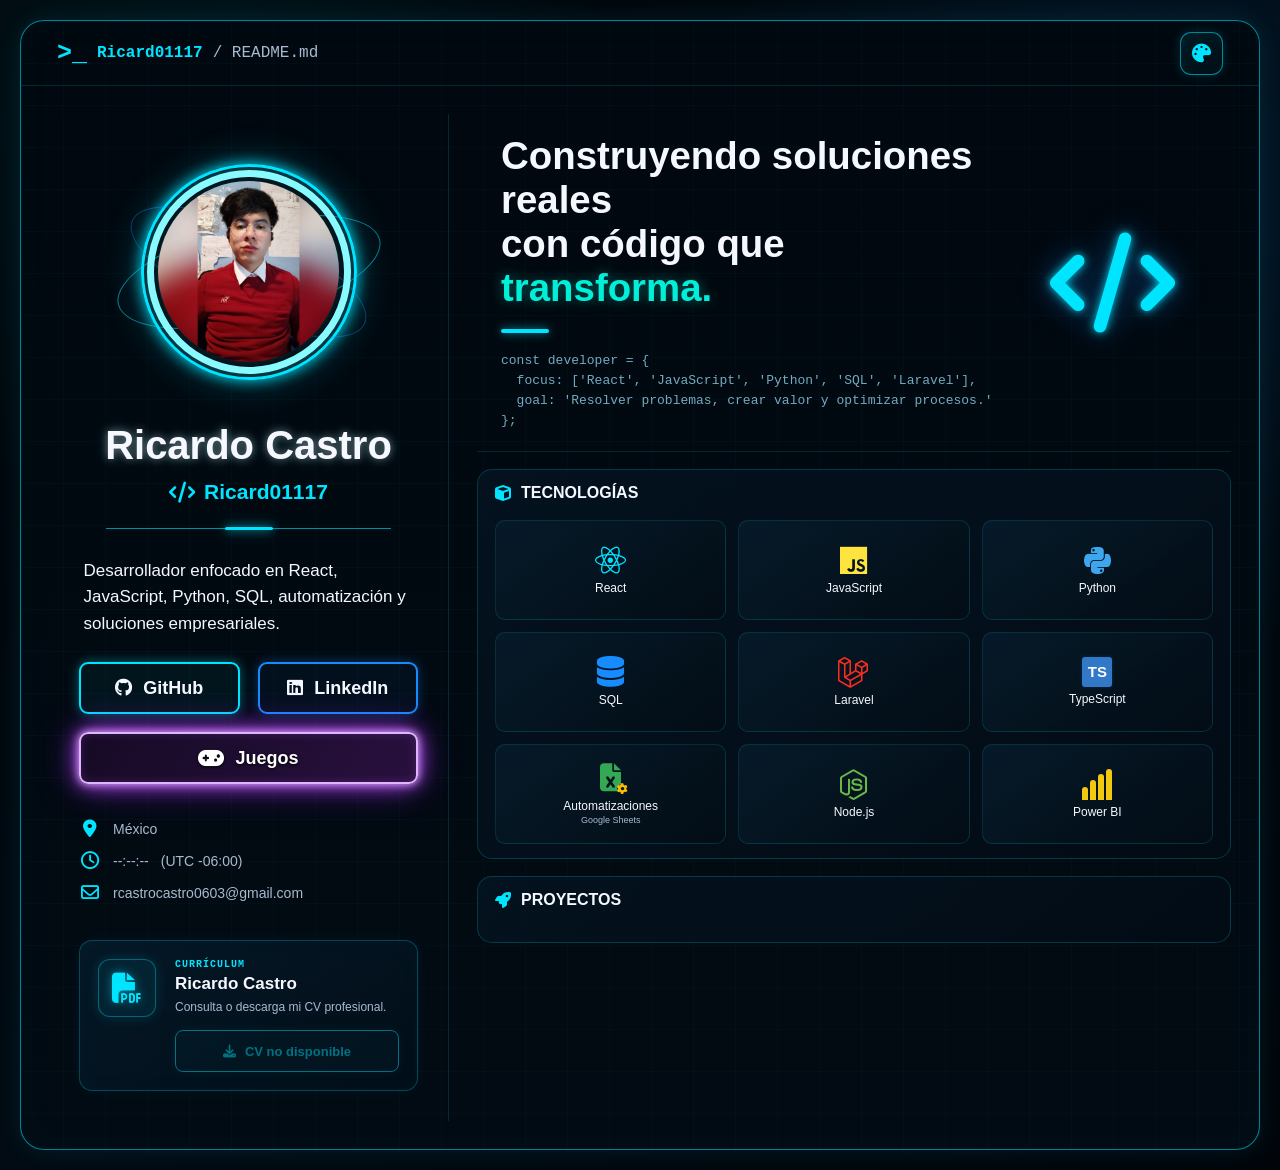
==== commit a4de9cb8: "Corregir tarjetas de tecnologias 3x3 en PC y movil" ====
--- a/index.html
+++ b/index.html
@@ -15,7 +15,7 @@
 
   <title>Ricardo Castro | Portafolio</title>
 
-  <link rel="stylesheet" href="estilos.css?v=18">
+  <link rel="stylesheet" href="estilos.css?v=19">
 
   <link
     rel="stylesheet"
@@ -25,43 +25,30 @@
   <script type="module" src="script.js?v=17"></script>
 
   <style>
-    /* Botón Juegos: fondo oscuro y resplandor intenso */
     .social-button.games-button {
       box-sizing: border-box;
       display: flex;
       align-items: center;
       justify-content: center;
       gap: 11px;
-
       width: 100%;
       min-height: 52px;
       margin-top: 18px;
       padding: 12px;
-
       color: #ffffff;
       font-size: 18px;
       font-weight: 800;
       text-decoration: none;
-
       border: 2px solid #dfb5ff;
       border-radius: 9px;
-
-      background: linear-gradient(
-        120deg,
-        #160a25,
-        #29103e
-      );
-
+      background: linear-gradient(120deg, #160a25, #29103e);
       text-shadow: 0 1px 3px #000000;
-
       box-shadow:
         0 0 8px #e0aaff,
         0 0 20px #b84dff,
         0 0 38px #a020f099,
         inset 0 0 10px #bd63ff33;
-
       animation: games-glow 1.8s ease-in-out infinite alternate;
-
       transition:
         transform 0.22s ease,
         border-color 0.22s ease,
@@ -74,7 +61,6 @@
       text-shadow: 0 1px 3px #000000;
     }
 
-    /* Brillo permanente: nunca se apaga */
     @keyframes games-glow {
       from {
         box-shadow:
@@ -93,28 +79,18 @@
       }
     }
 
-    /* Mayor brillo al pasar el cursor */
     .social-button.games-button:hover,
     .social-button.games-button:focus-visible {
       animation: none;
-
       transform: translateY(-3px) scale(1.02);
-
       color: #ffffff;
       border-color: #f3ddff;
-
-      background: linear-gradient(
-        120deg,
-        #25103b,
-        #3b1756
-      );
-
+      background: linear-gradient(120deg, #25103b, #3b1756);
       box-shadow:
         0 0 12px #f0d0ff,
         0 0 32px #cc80ff,
         0 0 58px #b044ffcc,
         inset 0 0 14px #bd63ff44;
-
       text-shadow: 0 1px 3px #000000;
     }
 
@@ -123,7 +99,6 @@
       outline-offset: 5px;
     }
 
-    /* Mantiene el brillo sin animación si se solicita */
     @media (prefers-reduced-motion: reduce) {
       .social-button.games-button {
         animation: none;
@@ -144,9 +119,7 @@
     <header class="topbar">
       <div class="terminal-title">
         <span class="terminal-icon">&gt;_</span>
-
         <strong>Ricard01117</strong>
-
         <span>/ README.md</span>
       </div>
 
@@ -196,6 +169,7 @@
         </p>
 
         <div class="social-buttons">
+
           <a
             href="https://github.com/Ricard01117"
             target="_blank"
@@ -215,6 +189,7 @@
             <i class="fa-brands fa-linkedin"></i>
             LinkedIn
           </a>
+
         </div>
 
         <a
@@ -226,6 +201,7 @@
         </a>
 
         <div class="contact-info">
+
           <p>
             <i class="fa-solid fa-location-dot"></i>
             México
@@ -233,11 +209,7 @@
 
           <p>
             <i class="fa-regular fa-clock"></i>
-
-            <span id="current-time">
-              --:--:--
-            </span>
-
+            <span id="current-time">--:--:--</span>
             <span>(UTC -06:00)</span>
           </p>
 
@@ -245,17 +217,19 @@
             <i class="fa-regular fa-envelope"></i>
             rcastrocastro0603@gmail.com
           </p>
+
         </div>
 
         <section id="cv-section" class="cv-card">
+
           <div class="cv-icon">
             <i class="fa-solid fa-file-pdf"></i>
           </div>
 
           <div class="cv-content">
+
             <div class="cv-info">
               <span class="cv-label">CURRÍCULUM</span>
-
               <h3>Ricardo Castro</h3>
 
               <p id="cv-description">
@@ -270,11 +244,11 @@
               aria-disabled="true"
             >
               <i class="fa-solid fa-download"></i>
-
               <span id="cv-download-text">
                 CV no disponible
               </span>
             </a>
+
           </div>
         </section>
 
@@ -283,7 +257,9 @@
           class="certifications-card hidden"
           aria-labelledby="certifications-title"
         >
+
           <div class="certifications-header">
+
             <div class="certifications-header-icon">
               <i class="fa-solid fa-cloud"></i>
             </div>
@@ -297,6 +273,7 @@
                 Certificaciones
               </h3>
             </div>
+
           </div>
 
           <div
@@ -304,6 +281,7 @@
             class="certifications-list"
             aria-live="polite"
           ></div>
+
         </section>
 
         <section
@@ -311,7 +289,9 @@
           class="featured-projects-card hidden"
           aria-labelledby="featured-projects-title"
         >
+
           <div class="featured-projects-header">
+
             <div class="featured-projects-header-icon">
               <i class="fa-solid fa-star"></i>
             </div>
@@ -325,6 +305,7 @@
                 Proyectos destacados
               </h3>
             </div>
+
           </div>
 
           <div
@@ -332,6 +313,7 @@
             class="featured-projects-list"
             aria-live="polite"
           ></div>
+
         </section>
 
       </aside>
@@ -339,7 +321,9 @@
       <div class="main-content">
 
         <section class="hero">
+
           <div class="hero-text">
+
             <h2>
               Construyendo soluciones reales
               <br>
@@ -353,14 +337,19 @@
   focus: ['React', 'JavaScript', 'Python', 'SQL', 'Laravel'],
   goal: 'Resolver problemas, crear valor y optimizar procesos.'
 };</code></pre>
+
           </div>
 
           <div class="code-decoration">
             <i class="fa-solid fa-code"></i>
           </div>
-        </section>
+
+        </section>
+
+        <!-- LAS NUEVE TECNOLOGÍAS -->
 
         <section class="panel technologies-section">
+
           <h3>
             <i class="fa-solid fa-cube"></i>
             Tecnologías
@@ -368,176 +357,92 @@
 
           <div class="technology-grid">
 
-            <!-- 1. REACT -->
+            <!-- FILA 1 -->
+
             <article class="technology-card react-card">
-              <i class="fa-brands fa-react"></i>
+              <i class="fa-brands fa-react" aria-hidden="true"></i>
               <span>React</span>
             </article>
 
-            <!-- 2. JAVASCRIPT -->
             <article class="technology-card javascript-card">
-              <i class="fa-brands fa-js"></i>
+              <i class="fa-brands fa-js" aria-hidden="true"></i>
               <span>JavaScript</span>
             </article>
 
-            <!-- 3. PYTHON -->
             <article class="technology-card python-card">
-              <i class="fa-brands fa-python"></i>
+              <i class="fa-brands fa-python" aria-hidden="true"></i>
               <span>Python</span>
             </article>
 
-            <!-- 4. SQL -->
+            <!-- FILA 2 -->
+
             <article class="technology-card sql-card">
-              <i class="fa-solid fa-database"></i>
+              <i class="fa-solid fa-database" aria-hidden="true"></i>
               <span>SQL</span>
             </article>
 
-            <!-- 5. LARAVEL -->
             <article class="technology-card laravel-card">
-              <i class="fa-brands fa-laravel"></i>
+              <i class="fa-brands fa-laravel" aria-hidden="true"></i>
               <span>Laravel</span>
             </article>
 
-            <!-- 6. TYPESCRIPT -->
             <article class="technology-card typescript-card">
-
-              <svg
-                class="technology-logo typescript-logo"
-                viewBox="0 0 40 40"
-                xmlns="http://www.w3.org/2000/svg"
+              <span
+                class="technology-mark ts-mark"
+                aria-hidden="true"
+              >TS</span>
+
+              <span>TypeScript</span>
+            </article>
+
+            <!-- FILA 3 -->
+
+            <article class="technology-card automation-card">
+
+              <span
+                class="technology-mark sheets-mark"
                 aria-hidden="true"
               >
-                <rect
-                  x="1"
-                  y="1"
-                  width="38"
-                  height="38"
-                  rx="3"
-                  fill="#3178c6"
-                />
-
-                <path
-                  fill="#ffffff"
-                  d="M7 20h19v4h-7v12h-5V24H7z"
-                  transform="translate(0,-3)"
-                />
-
-                <path
-                  fill="#ffffff"
-                  d="M33 22.5c-1.2-1-2.4-1.3-3.7-1.3-1.1 0-1.6.4-1.6 1 0 .7.6 1 2.4 1.5 2.8.8 4.6 2 4.6 4.8 0 3.5-2.9 5.4-6.6 5.4-2.6 0-4.8-.8-6.5-2.5l2.4-3c1.4 1.1 2.8 1.8 4.2 1.8 1.2 0 1.9-.4 1.9-1.2 0-.7-.6-1-2.3-1.5-2.7-.8-4.7-2-4.7-4.9 0-3.2 2.6-5.2 6.4-5.2 2.3 0 4.1.5 5.6 1.7z"
-                  transform="translate(-1,-1)"
-                />
-              </svg>
-
-              <span>TypeScript</span>
-            </article>
-
-            <!-- 7. GOOGLE SHEETS + AUTOMATIZACIONES -->
-            <article class="technology-card automation-card">
-
-              <div class="automation-logo" aria-hidden="true">
-
-                <svg
-                  class="technology-logo sheets-logo"
-                  viewBox="0 0 40 40"
-                  xmlns="http://www.w3.org/2000/svg"
-                >
-                  <path
-                    fill="#188038"
-                    d="M8 2h16l9 9v25a2 2 0 0 1-2 2H8a2 2 0 0 1-2-2V4a2 2 0 0 1 2-2z"
-                  />
-
-                  <path
-                    fill="#34a853"
-                    d="M24 2v9h9z"
-                  />
-
-                  <path
-                    fill="#ffffff"
-                    d="M11 16h17v15H11z"
-                  />
-
-                  <path
-                    fill="#188038"
-                    d="M13 18h13v11H13zm2 2v2h4v-2zm6 0v2h3v-2zm-6 4v3h4v-3zm6 0v3h3v-3z"
-                  />
-                </svg>
-
-                <i class="fa-solid fa-gears automation-gear"></i>
-
-              </div>
-
-              <span>
+                <i class="fa-solid fa-file-excel"></i>
+                <i class="fa-solid fa-gear sheets-gear"></i>
+              </span>
+
+              <span class="technology-name">
                 Automatizaciones
                 <small>Google Sheets</small>
               </span>
 
             </article>
 
-            <!-- 8. NODE.JS -->
             <article class="technology-card node-card">
-
-              <i class="fa-brands fa-node-js"></i>
-
+              <i class="fa-brands fa-node-js" aria-hidden="true"></i>
               <span>Node.js</span>
-
-            </article>
-
-            <!-- 9. POWER BI -->
+            </article>
+
             <article class="technology-card powerbi-card">
 
-              <svg
-                class="technology-logo powerbi-logo"
-                viewBox="0 0 48 48"
-                xmlns="http://www.w3.org/2000/svg"
-                role="img"
-                aria-label="Power BI"
+              <span
+                class="technology-mark powerbi-mark"
+                aria-hidden="true"
               >
-                <rect
-                  x="4"
-                  y="19"
-                  width="8"
-                  height="24"
-                  rx="3"
-                  fill="#F2C811"
-                />
-
-                <rect
-                  x="14"
-                  y="12"
-                  width="8"
-                  height="31"
-                  rx="3"
-                  fill="#F2C811"
-                />
-
-                <rect
-                  x="24"
-                  y="5"
-                  width="8"
-                  height="38"
-                  rx="3"
-                  fill="#F2C811"
-                />
-
-                <rect
-                  x="34"
-                  y="1"
-                  width="8"
-                  height="42"
-                  rx="3"
-                  fill="#E6B800"
-                />
-              </svg>
+                <b></b>
+                <b></b>
+                <b></b>
+                <b></b>
+              </span>
 
               <span>Power BI</span>
 
             </article>
 
           </div>
-        </section>
+
+        </section>
+
+        <!-- PROYECTOS -->
 
         <section class="panel projects-section">
+
           <h3>
             <i class="fa-solid fa-rocket"></i>
             Proyectos
@@ -548,10 +453,14 @@
             class="projects-grid"
             aria-live="polite"
           ></div>
+
         </section>
 
       </div>
+
     </section>
+
   </main>
+
 </body>
 </html>
--- a/estilos.css
+++ b/estilos.css
@@ -1,47 +1,47 @@
 /* ==========================================
-   VARIABLES Y TEMAS ORIGINALES
+   VARIABLES Y TEMAS
 ========================================== */
 
 :root {
-    --background: #01060c;
-    --background-secondary: #03101a;
-    --panel: rgba(3, 18, 30, 0.94);
-    --card: rgba(4, 22, 36, 0.94);
-
-    --accent-rgb: 0, 229, 255;
-    --accent-2-rgb: 22, 140, 255;
-    --accent-light-rgb: 139, 251, 255;
-    --accent-highlight-rgb: 0, 239, 216;
-
-    --cyan: rgb(var(--accent-rgb));
-    --blue: rgb(var(--accent-2-rgb));
-
-    --purple: #985cff;
-    --pink: #f063d9;
-    --green: #35e69a;
-    --yellow: #ffe33e;
-    --red: #ff2d20;
-
-    --text: #f5f8ff;
-    --text-secondary: #a7bad0;
-    --text-muted: #6c8297;
-
-    --border: rgba(var(--accent-rgb), 0.2);
-    --border-strong: rgba(var(--accent-rgb), 0.55);
+  --background: #01060c;
+  --background-secondary: #03101a;
+  --panel: rgba(3, 18, 30, 0.94);
+  --card: rgba(4, 22, 36, 0.94);
+
+  --accent-rgb: 0, 229, 255;
+  --accent-2-rgb: 22, 140, 255;
+  --accent-light-rgb: 139, 251, 255;
+  --accent-highlight-rgb: 0, 239, 216;
+
+  --cyan: rgb(var(--accent-rgb));
+  --blue: rgb(var(--accent-2-rgb));
+
+  --purple: #985cff;
+  --pink: #f063d9;
+  --green: #35e69a;
+  --yellow: #ffe33e;
+  --red: #ff2d20;
+
+  --text: #f5f8ff;
+  --text-secondary: #a7bad0;
+  --text-muted: #6c8297;
+
+  --border: rgba(var(--accent-rgb), 0.2);
+  --border-strong: rgba(var(--accent-rgb), 0.55);
 }
 
 html[data-theme="green"] {
-    --accent-rgb: 53, 230, 154;
-    --accent-2-rgb: 22, 199, 132;
-    --accent-light-rgb: 170, 255, 211;
-    --accent-highlight-rgb: 113, 255, 183;
+  --accent-rgb: 53, 230, 154;
+  --accent-2-rgb: 22, 199, 132;
+  --accent-light-rgb: 170, 255, 211;
+  --accent-highlight-rgb: 113, 255, 183;
 }
 
 html[data-theme="aurora"] {
-    --accent-rgb: 181, 104, 255;
-    --accent-2-rgb: 115, 92, 255;
-    --accent-light-rgb: 223, 186, 255;
-    --accent-highlight-rgb: 120, 226, 255;
+  --accent-rgb: 181, 104, 255;
+  --accent-2-rgb: 115, 92, 255;
+  --accent-light-rgb: 223, 186, 255;
+  --accent-highlight-rgb: 120, 226, 255;
 }
 
 /* ==========================================
@@ -49,450 +49,466 @@
 ========================================== */
 
 * {
-    box-sizing: border-box;
-    margin: 0;
-    padding: 0;
+  box-sizing: border-box;
+  margin: 0;
+  padding: 0;
 }
 
 html {
-    scroll-behavior: smooth;
+  scroll-behavior: smooth;
 }
 
 body {
-    min-height: 100vh;
-    padding: 20px;
-    overflow-x: hidden;
-    color: var(--text);
-
-    font-family:
-        "Segoe UI",
-        Arial,
-        Helvetica,
-        sans-serif;
-
-    background:
-        radial-gradient(
-            circle at 15% 10%,
-            rgba(var(--accent-rgb), 0.08),
-            transparent 28%
-        ),
-        radial-gradient(
-            circle at 88% 18%,
-            rgba(var(--accent-2-rgb), 0.1),
-            transparent 30%
-        ),
-        linear-gradient(
-            135deg,
-            #010408,
-            #020b13 50%,
-            #01050a
-        );
+  min-height: 100vh;
+  padding: 20px;
+  overflow-x: hidden;
+  color: var(--text);
+
+  font-family:
+    "Segoe UI",
+    Arial,
+    Helvetica,
+    sans-serif;
+
+  background:
+    radial-gradient(
+      circle at 15% 10%,
+      rgba(var(--accent-rgb), 0.08),
+      transparent 28%
+    ),
+    radial-gradient(
+      circle at 88% 18%,
+      rgba(var(--accent-2-rgb), 0.1),
+      transparent 30%
+    ),
+    linear-gradient(
+      135deg,
+      #010408,
+      #020b13 50%,
+      #01050a
+    );
 }
 
 a {
-    color: inherit;
-    text-decoration: none;
+  color: inherit;
+  text-decoration: none;
 }
 
 button,
 input,
 select,
 textarea {
-    font: inherit;
+  font: inherit;
 }
 
 .hidden {
-    display: none !important;
-}
-
-/* ==========================================
-   PORTAFOLIO Y ENCABEZADO
+  display: none !important;
+}
+
+/* ==========================================
+   PORTAFOLIO
 ========================================== */
 
 .portfolio {
-    position: relative;
-    width: min(1600px, 100%);
-    min-height: calc(100vh - 40px);
-    margin: 0 auto;
-    overflow: hidden;
-
-    border: 1px solid var(--border-strong);
-    border-radius: 24px;
-
-    background:
-        linear-gradient(
-            rgba(1, 8, 15, 0.98),
-            rgba(2, 11, 19, 0.98)
-        );
-
-    box-shadow:
-        0 0 25px rgba(var(--accent-rgb), 0.1),
-        inset 0 0 40px rgba(var(--accent-rgb), 0.03);
+  position: relative;
+  width: min(1600px, 100%);
+  min-height: calc(100vh - 40px);
+  margin: 0 auto;
+  overflow: hidden;
+
+  border: 1px solid var(--border-strong);
+  border-radius: 24px;
+
+  background:
+    linear-gradient(
+      rgba(1, 8, 15, 0.98),
+      rgba(2, 11, 19, 0.98)
+    );
+
+  box-shadow:
+    0 0 25px rgba(var(--accent-rgb), 0.1),
+    inset 0 0 40px rgba(var(--accent-rgb), 0.03);
 }
 
 .portfolio::before {
-    content: "";
-    position: absolute;
-    inset: 0;
-    pointer-events: none;
-
-    background-image:
-        linear-gradient(
-            rgba(var(--accent-rgb), 0.025) 1px,
-            transparent 1px
-        ),
-        linear-gradient(
-            90deg,
-            rgba(var(--accent-rgb), 0.025) 1px,
-            transparent 1px
-        );
-
-    background-size: 42px 42px;
-}
+  content: "";
+  position: absolute;
+  inset: 0;
+  pointer-events: none;
+
+  background-image:
+    linear-gradient(
+      rgba(var(--accent-rgb), 0.025) 1px,
+      transparent 1px
+    ),
+    linear-gradient(
+      90deg,
+      rgba(var(--accent-rgb), 0.025) 1px,
+      transparent 1px
+    );
+
+  background-size: 42px 42px;
+}
+
+/* ==========================================
+   ENCABEZADO
+========================================== */
 
 .topbar {
-    position: relative;
-    z-index: 2;
-    display: flex;
-    align-items: center;
-    justify-content: space-between;
-    gap: 18px;
-
-    min-height: 65px;
-    padding: 0 36px;
-
-    border-bottom:
-        1px solid rgba(var(--accent-rgb), 0.15);
+  position: relative;
+  z-index: 2;
+  display: flex;
+  align-items: center;
+  justify-content: space-between;
+  gap: 18px;
+  min-height: 65px;
+  padding: 0 36px;
+
+  border-bottom:
+    1px solid rgba(var(--accent-rgb), 0.15);
 }
 
 .terminal-title {
-    display: flex;
-    align-items: center;
-    gap: 10px;
-    color: var(--text-secondary);
-
-    font-family:
-        Consolas,
-        "Courier New",
-        monospace;
+  display: flex;
+  align-items: center;
+  gap: 10px;
+  color: var(--text-secondary);
+
+  font-family:
+    Consolas,
+    "Courier New",
+    monospace;
 }
 
 .terminal-title strong,
 .terminal-icon {
-    color: var(--cyan);
+  color: var(--cyan);
 }
 
 .terminal-icon {
-    font-size: 25px;
-    font-weight: 800;
+  font-size: 25px;
+  font-weight: 800;
 }
 
 .theme-toggle {
-    position: relative;
-    z-index: 5;
-    display: grid;
-    place-items: center;
-
-    width: 43px;
-    height: 43px;
-    flex: 0 0 43px;
-
-    border: 1px solid var(--border-strong);
-    border-radius: 11px;
-    color: var(--cyan);
-
-    background:
-        linear-gradient(
-            145deg,
-            rgba(var(--accent-rgb), 0.09),
-            rgba(2, 13, 21, 0.94)
-        );
-
-    font-size: 19px;
-    cursor: pointer;
-
-    box-shadow:
-        0 0 12px rgba(var(--accent-rgb), 0.16),
-        inset 0 0 13px rgba(var(--accent-rgb), 0.04);
-
-    transition:
-        transform 0.22s ease,
-        border-color 0.22s ease,
-        background 0.22s ease,
-        box-shadow 0.22s ease;
+  position: relative;
+  z-index: 5;
+  display: grid;
+  place-items: center;
+
+  width: 43px;
+  height: 43px;
+  flex: 0 0 43px;
+
+  border: 1px solid var(--border-strong);
+  border-radius: 11px;
+  color: var(--cyan);
+
+  background:
+    linear-gradient(
+      145deg,
+      rgba(var(--accent-rgb), 0.09),
+      rgba(2, 13, 21, 0.94)
+    );
+
+  font-size: 19px;
+  cursor: pointer;
+
+  box-shadow:
+    0 0 12px rgba(var(--accent-rgb), 0.16),
+    inset 0 0 13px rgba(var(--accent-rgb), 0.04);
+
+  transition:
+    transform 0.22s ease,
+    border-color 0.22s ease,
+    background 0.22s ease,
+    box-shadow 0.22s ease;
 }
 
 .theme-toggle:hover {
-    transform: translateY(-2px) rotate(8deg);
-    border-color: var(--cyan);
-
-    background:
-        linear-gradient(
-            145deg,
-            rgba(var(--accent-rgb), 0.18),
-            rgba(2, 13, 21, 0.96)
-        );
-
-    box-shadow:
-        0 0 19px rgba(var(--accent-rgb), 0.32),
-        inset 0 0 15px rgba(var(--accent-rgb), 0.08);
+  transform: translateY(-2px) rotate(8deg);
+  border-color: var(--cyan);
+
+  background:
+    linear-gradient(
+      145deg,
+      rgba(var(--accent-rgb), 0.18),
+      rgba(2, 13, 21, 0.96)
+    );
+
+  box-shadow:
+    0 0 19px rgba(var(--accent-rgb), 0.32),
+    inset 0 0 15px rgba(var(--accent-rgb), 0.08);
 }
 
 .theme-toggle:focus-visible {
-    outline: 2px solid var(--cyan);
-    outline-offset: 3px;
-}
-
-/* ==========================================
-   DASHBOARD Y PERFIL
+  outline: 2px solid var(--cyan);
+  outline-offset: 3px;
+}
+
+/* ==========================================
+   DASHBOARD
 ========================================== */
 
 .dashboard {
-    position: relative;
-    z-index: 2;
-    display: grid;
-    grid-template-columns: 400px minmax(0, 1fr);
-    gap: 28px;
-    padding: 28px;
-}
+  position: relative;
+  z-index: 2;
+  display: grid;
+  grid-template-columns: 400px minmax(0, 1fr);
+  gap: 28px;
+  padding: 28px;
+}
+
+/* ==========================================
+   PANEL DE PERFIL
+========================================== */
 
 .profile-panel {
-    display: flex;
-    flex-direction: column;
-    align-items: center;
-    min-width: 0;
-    padding: 15px 30px 30px;
-
-    border-right:
-        1px solid rgba(var(--accent-rgb), 0.15);
+  display: flex;
+  flex-direction: column;
+  align-items: center;
+  min-width: 0;
+  padding: 15px 30px 30px;
+
+  border-right:
+    1px solid rgba(var(--accent-rgb), 0.15);
 }
 
 .profile-image-container {
-    position: relative;
-    display: grid;
-    place-items: center;
-    width: 285px;
-    height: 285px;
-    max-width: 100%;
+  position: relative;
+  display: grid;
+  place-items: center;
+  width: 285px;
+  height: 285px;
+  max-width: 100%;
 }
 
 .profile-image-container::before {
-    content: "";
-    position: absolute;
-    width: 210px;
-    height: 210px;
-    border: 3px solid var(--cyan);
-    border-radius: 50%;
-
-    box-shadow:
-        0 0 14px rgba(var(--accent-rgb), 0.8),
-        0 0 38px rgba(var(--accent-rgb), 0.3);
+  content: "";
+  position: absolute;
+  width: 210px;
+  height: 210px;
+
+  border: 3px solid var(--cyan);
+  border-radius: 50%;
+
+  box-shadow:
+    0 0 14px rgba(var(--accent-rgb), 0.8),
+    0 0 38px rgba(var(--accent-rgb), 0.3);
 }
 
 .profile-image-container::after {
-    content: "";
-    position: absolute;
-    width: 190px;
-    height: 190px;
-
-    border:
-        7px solid rgb(var(--accent-light-rgb));
-
-    border-radius: 50%;
-
-    box-shadow:
-        0 0 18px rgba(var(--accent-rgb), 0.5);
+  content: "";
+  position: absolute;
+  width: 190px;
+  height: 190px;
+
+  border:
+    7px solid rgb(var(--accent-light-rgb));
+
+  border-radius: 50%;
+
+  box-shadow:
+    0 0 18px rgba(var(--accent-rgb), 0.5);
 }
 
 .profile-photo {
-    position: relative;
-    z-index: 4;
-    display: block;
-
-    width: 181px;
-    height: 181px;
-    border-radius: 50%;
-
-    object-fit: cover;
-    object-position: center 22%;
-
-    background: #061520;
-
-    box-shadow:
-        inset 0 0 20px rgba(var(--accent-rgb), 0.14),
-        0 0 12px rgba(var(--accent-rgb), 0.2);
+  position: relative;
+  z-index: 4;
+  display: block;
+
+  width: 181px;
+  height: 181px;
+  border-radius: 50%;
+
+  object-fit: cover;
+  object-position: center 22%;
+
+  background: #061520;
+
+  box-shadow:
+    inset 0 0 20px rgba(var(--accent-rgb), 0.14),
+    0 0 12px rgba(var(--accent-rgb), 0.2);
 }
 
 .orbit {
-    position: absolute;
-    border: 1px solid rgba(var(--accent-rgb), 0.55);
-    border-radius: 50%;
+  position: absolute;
+  border: 1px solid rgba(var(--accent-rgb), 0.55);
+  border-radius: 50%;
 }
 
 .orbit-one {
-    width: 270px;
-    height: 96px;
-    transform: rotate(-14deg);
+  width: 270px;
+  height: 96px;
+  transform: rotate(-14deg);
 }
 
 .orbit-two {
-    width: 255px;
-    height: 88px;
-
-    border-color:
-        rgba(var(--accent-2-rgb), 0.4);
-
-    transform: rotate(24deg);
+  width: 255px;
+  height: 88px;
+  border-color: rgba(var(--accent-2-rgb), 0.4);
+  transform: rotate(24deg);
 }
 
 .profile-panel h1 {
-    margin-top: 9px;
-    font-size: 40px;
-    text-align: center;
-
-    text-shadow:
-        0 0 8px rgba(255, 255, 255, 0.45),
-        0 0 18px rgba(var(--accent-rgb), 0.18);
+  margin-top: 9px;
+  font-size: 40px;
+  text-align: center;
+
+  text-shadow:
+    0 0 8px rgba(255, 255, 255, 0.45),
+    0 0 18px rgba(var(--accent-rgb), 0.18);
 }
 
 .username {
-    display: flex;
-    align-items: center;
-    gap: 9px;
-    margin-top: 12px;
-    color: var(--cyan);
-    font-size: 21px;
-    font-weight: 700;
-}
+  display: flex;
+  align-items: center;
+  gap: 9px;
+  margin-top: 12px;
+  color: var(--cyan);
+  font-size: 21px;
+  font-weight: 700;
+}
+
+/* ==========================================
+   ACCESO ADMINISTRATIVO
+========================================== */
 
 .hidden-admin-access {
-    position: relative;
-    z-index: 20;
-    display: block;
-
-    width: 84%;
-    height: 25px;
-    margin: 12px 0 17px;
-    padding: 0;
-
-    border: none;
-    outline: none;
-    background: transparent;
-    cursor: default;
-
-    appearance: none;
-    -webkit-appearance: none;
-    box-shadow: none;
+  position: relative;
+  z-index: 20;
+  display: block;
+
+  width: 84%;
+  height: 25px;
+  margin: 12px 0 17px;
+  padding: 0;
+
+  border: none;
+  outline: none;
+  background: transparent;
+  cursor: default;
+
+  appearance: none;
+  -webkit-appearance: none;
+  box-shadow: none;
 }
 
 .hidden-admin-access::before {
-    content: "";
-    position: absolute;
-    left: 0;
-    top: 12px;
-    width: 100%;
-    height: 1px;
-    background: rgba(var(--accent-rgb), 0.6);
+  content: "";
+  position: absolute;
+  left: 0;
+  top: 12px;
+
+  width: 100%;
+  height: 1px;
+
+  background:
+    rgba(var(--accent-rgb), 0.6);
 }
 
 .hidden-admin-access::after {
-    content: "";
-    position: absolute;
-    left: 50%;
-    top: 11px;
-
-    width: 48px;
-    height: 3px;
-    border-radius: 10px;
-    background: var(--cyan);
-
-    transform: translateX(-50%);
-
-    box-shadow:
-        0 0 8px rgba(var(--accent-rgb), 0.8),
-        0 0 18px rgba(var(--accent-rgb), 0.4);
+  content: "";
+  position: absolute;
+  left: 50%;
+  top: 11px;
+
+  width: 48px;
+  height: 3px;
+
+  border-radius: 10px;
+  background: var(--cyan);
+  transform: translateX(-50%);
+
+  box-shadow:
+    0 0 8px rgba(var(--accent-rgb), 0.8),
+    0 0 18px rgba(var(--accent-rgb), 0.4);
 }
 
 .hidden-admin-access:hover,
 .hidden-admin-access:focus,
 .hidden-admin-access:active {
-    border: none;
-    outline: none;
-    background: transparent;
+  border: none;
+  outline: none;
+  background: transparent;
 }
 
 .profile-description {
-    max-width: 330px;
-    font-size: 17px;
-    line-height: 1.55;
-}
-
-/* ==========================================
-   REDES SOCIALES Y CONTACTO
+  max-width: 330px;
+  font-size: 17px;
+  line-height: 1.55;
+}
+
+/* ==========================================
+   REDES SOCIALES
 ========================================== */
 
 .social-buttons {
-    display: grid;
-    grid-template-columns: 1fr 1fr;
-    gap: 18px;
-    width: 100%;
-    margin-top: 25px;
+  display: grid;
+  grid-template-columns: 1fr 1fr;
+  gap: 18px;
+  width: 100%;
+  margin-top: 25px;
 }
 
 .social-button {
-    display: flex;
-    align-items: center;
-    justify-content: center;
-    gap: 11px;
-
-    min-height: 52px;
-    padding: 12px;
-    border-radius: 9px;
-
-    font-size: 18px;
-    font-weight: 700;
-
-    transition:
-        transform 0.22s ease,
-        background 0.22s ease,
-        box-shadow 0.22s ease;
+  display: flex;
+  align-items: center;
+  justify-content: center;
+  gap: 11px;
+
+  min-height: 52px;
+  padding: 12px;
+  border-radius: 9px;
+
+  font-size: 18px;
+  font-weight: 700;
+
+  transition:
+    transform 0.22s ease,
+    background 0.22s ease,
+    box-shadow 0.22s ease;
 }
 
 .github-button {
-    border: 2px solid var(--cyan);
-    background: rgba(var(--accent-rgb), 0.05);
-    box-shadow: 0 0 12px rgba(var(--accent-rgb), 0.42);
+  border: 2px solid var(--cyan);
+  background: rgba(var(--accent-rgb), 0.05);
+  box-shadow: 0 0 12px rgba(var(--accent-rgb), 0.42);
 }
 
 .linkedin-button {
-    border: 2px solid var(--blue);
-    background: rgba(var(--accent-2-rgb), 0.05);
-    box-shadow: 0 0 12px rgba(var(--accent-2-rgb), 0.35);
+  border: 2px solid var(--blue);
+  background: rgba(var(--accent-2-rgb), 0.05);
+  box-shadow: 0 0 12px rgba(var(--accent-2-rgb), 0.35);
 }
 
 .social-button:hover {
-    transform: translateY(-4px);
-}
+  transform: translateY(-4px);
+}
+
+/* ==========================================
+   INFORMACION DE CONTACTO
+========================================== */
 
 .contact-info {
-    width: 100%;
-    margin-top: 22px;
+  width: 100%;
+  margin-top: 22px;
 }
 
 .contact-info p {
-    display: flex;
-    align-items: center;
-    gap: 12px;
-    margin: 14px 0;
-    color: var(--text-secondary);
-    font-size: 14px;
+  display: flex;
+  align-items: center;
+  gap: 12px;
+  margin: 14px 0;
+  color: var(--text-secondary);
+  font-size: 14px;
 }
 
 .contact-info i {
-    width: 22px;
-    color: var(--cyan);
-    font-size: 18px;
-    text-align: center;
+  width: 22px;
+  color: var(--cyan);
+  font-size: 18px;
+  text-align: center;
 }
 
 /* ==========================================
@@ -500,160 +516,171 @@
 ========================================== */
 
 .cv-card {
-    position: relative;
-    overflow: hidden;
-    display: grid;
-    grid-template-columns: 62px minmax(0, 1fr);
-    gap: 15px;
-
-    width: 100%;
-    margin-top: 24px;
-    padding: 18px;
-
-    border: 1px solid rgba(var(--accent-rgb), 0.25);
-    border-radius: 13px;
-
-    background:
-        linear-gradient(
-            145deg,
-            rgba(5, 24, 39, 0.96),
-            rgba(2, 15, 25, 0.98)
-        );
-
-    box-shadow:
-        0 0 15px rgba(var(--accent-rgb), 0.06),
-        inset 0 0 25px rgba(var(--accent-rgb), 0.025);
-
-    transition:
-        transform 0.25s ease,
-        border-color 0.25s ease,
-        box-shadow 0.25s ease;
+  position: relative;
+  overflow: hidden;
+  display: grid;
+  grid-template-columns: 62px minmax(0, 1fr);
+  gap: 15px;
+
+  width: 100%;
+  margin-top: 24px;
+  padding: 18px;
+
+  border: 1px solid rgba(var(--accent-rgb), 0.25);
+  border-radius: 13px;
+
+  background:
+    linear-gradient(
+      145deg,
+      rgba(5, 24, 39, 0.96),
+      rgba(2, 15, 25, 0.98)
+    );
+
+  box-shadow:
+    0 0 15px rgba(var(--accent-rgb), 0.06),
+    inset 0 0 25px rgba(var(--accent-rgb), 0.025);
+
+  transition:
+    transform 0.25s ease,
+    border-color 0.25s ease,
+    box-shadow 0.25s ease;
 }
 
 .cv-card::before {
-    content: "";
-    position: absolute;
-    top: 0;
-    left: -100%;
-    width: 70%;
-    height: 100%;
-    pointer-events: none;
-
-    background:
-        linear-gradient(
-            90deg,
-            transparent,
-            rgba(var(--accent-rgb), 0.055),
-            transparent
-        );
-
-    transition: left 0.55s ease;
+  content: "";
+  position: absolute;
+  top: 0;
+  left: -100%;
+
+  width: 70%;
+  height: 100%;
+  pointer-events: none;
+
+  background:
+    linear-gradient(
+      90deg,
+      transparent,
+      rgba(var(--accent-rgb), 0.055),
+      transparent
+    );
+
+  transition: left 0.55s ease;
 }
 
 .cv-card:hover {
-    transform: translateY(-4px);
-    border-color: rgba(var(--accent-rgb), 0.55);
-
-    box-shadow:
-        0 0 20px rgba(var(--accent-rgb), 0.13),
-        0 12px 25px rgba(0, 0, 0, 0.2);
+  transform: translateY(-4px);
+  border-color: rgba(var(--accent-rgb), 0.55);
+
+  box-shadow:
+    0 0 20px rgba(var(--accent-rgb), 0.13),
+    0 12px 25px rgba(0, 0, 0, 0.2);
 }
 
 .cv-card:hover::before {
-    left: 140%;
+  left: 140%;
 }
 
 .cv-icon {
-    display: grid;
-    place-items: center;
-    width: 58px;
-    height: 58px;
-
-    border: 1px solid rgba(var(--accent-rgb), 0.35);
-    border-radius: 12px;
-    color: var(--cyan);
-    background: rgba(var(--accent-rgb), 0.07);
-    box-shadow: 0 0 14px rgba(var(--accent-rgb), 0.14);
+  display: grid;
+  place-items: center;
+  width: 58px;
+  height: 58px;
+
+  border: 1px solid rgba(var(--accent-rgb), 0.35);
+  border-radius: 12px;
+  color: var(--cyan);
+
+  background:
+    rgba(var(--accent-rgb), 0.07);
+
+  box-shadow:
+    0 0 14px rgba(var(--accent-rgb), 0.14);
 }
 
 .cv-icon i {
-    font-size: 30px;
-    text-shadow: 0 0 10px rgba(var(--accent-rgb), 0.5);
+  font-size: 30px;
+  text-shadow: 0 0 10px rgba(var(--accent-rgb), 0.5);
 }
 
 .cv-content {
-    min-width: 0;
+  min-width: 0;
 }
 
 .cv-info {
-    margin-bottom: 14px;
+  margin-bottom: 14px;
 }
 
 .cv-label {
-    display: block;
-    margin-bottom: 4px;
-    color: var(--cyan);
-
-    font-family:
-        Consolas,
-        "Courier New",
-        monospace;
-
-    font-size: 10px;
-    font-weight: 700;
-    letter-spacing: 1px;
+  display: block;
+  margin-bottom: 4px;
+  color: var(--cyan);
+
+  font-family:
+    Consolas,
+    "Courier New",
+    monospace;
+
+  font-size: 10px;
+  font-weight: 700;
+  letter-spacing: 1px;
 }
 
 .cv-info h3 {
-    margin-bottom: 5px;
-    color: var(--text);
-    font-size: 17px;
+  margin-bottom: 5px;
+  color: var(--text);
+  font-size: 17px;
 }
 
 .cv-info p {
-    color: var(--text-secondary);
-    font-size: 12px;
-    line-height: 1.45;
+  color: var(--text-secondary);
+  font-size: 12px;
+  line-height: 1.45;
 }
 
 .cv-download-button {
-    display: flex;
-    align-items: center;
-    justify-content: center;
-    gap: 9px;
-
-    width: 100%;
-    min-height: 42px;
-    padding: 10px 14px;
-
-    border: 1px solid var(--cyan);
-    border-radius: 8px;
-    color: var(--cyan);
-    background: rgba(var(--accent-rgb), 0.05);
-
-    font-size: 13px;
-    font-weight: 700;
-    box-shadow: 0 0 10px rgba(var(--accent-rgb), 0.12);
-
-    transition:
-        color 0.22s ease,
-        background 0.22s ease,
-        transform 0.22s ease,
-        box-shadow 0.22s ease,
-        opacity 0.22s ease;
+  display: flex;
+  align-items: center;
+  justify-content: center;
+  gap: 9px;
+
+  width: 100%;
+  min-height: 42px;
+  padding: 10px 14px;
+
+  border: 1px solid var(--cyan);
+  border-radius: 8px;
+  color: var(--cyan);
+
+  background:
+    rgba(var(--accent-rgb), 0.05);
+
+  font-size: 13px;
+  font-weight: 700;
+
+  box-shadow:
+    0 0 10px rgba(var(--accent-rgb), 0.12);
+
+  transition:
+    color 0.22s ease,
+    background 0.22s ease,
+    transform 0.22s ease,
+    box-shadow 0.22s ease,
+    opacity 0.22s ease;
 }
 
 .cv-download-button:hover:not(.disabled) {
-    color: #00131a;
-    background: var(--cyan);
-    transform: translateY(-2px);
-    box-shadow: 0 0 18px rgba(var(--accent-rgb), 0.42);
+  color: #00131a;
+  background: var(--cyan);
+  transform: translateY(-2px);
+
+  box-shadow:
+    0 0 18px rgba(var(--accent-rgb), 0.42);
 }
 
 .cv-download-button.disabled {
-    opacity: 0.45;
-    pointer-events: none;
-    cursor: default;
+  opacity: 0.45;
+  pointer-events: none;
+  cursor: default;
 }
 
 /* ==========================================
@@ -661,233 +688,409 @@
 ========================================== */
 
 .main-content {
-    display: flex;
-    flex-direction: column;
-    gap: 17px;
-    width: 100%;
-    min-width: 0;
+  display: flex;
+  flex-direction: column;
+  gap: 17px;
+  width: 100%;
+  min-width: 0;
 }
 
 .hero {
-    display: grid;
-    grid-template-columns: minmax(0, 1fr) 190px;
-    align-items: center;
-    gap: 20px;
-
-    min-width: 0;
-    min-height: 215px;
-    padding: 20px 24px;
-
-    border-bottom:
-        1px solid rgba(var(--accent-rgb), 0.14);
+  display: grid;
+  grid-template-columns: minmax(0, 1fr) 190px;
+  align-items: center;
+  gap: 20px;
+
+  min-width: 0;
+  min-height: 215px;
+  padding: 20px 24px;
+
+  border-bottom:
+    1px solid rgba(var(--accent-rgb), 0.14);
 }
 
 .hero h2 {
-    font-size: clamp(31px, 3vw, 45px);
-    line-height: 1.15;
+  font-size: clamp(31px, 3vw, 45px);
+  line-height: 1.15;
 }
 
 .hero h2 span {
-    color: rgb(var(--accent-highlight-rgb));
-    text-shadow:
-        0 0 13px rgba(var(--accent-highlight-rgb), 0.4);
+  color: rgb(var(--accent-highlight-rgb));
+
+  text-shadow:
+    0 0 13px rgba(var(--accent-highlight-rgb), 0.4);
 }
 
 .hero-line {
-    width: 48px;
-    height: 4px;
-    margin: 18px 0;
-    border-radius: 10px;
-    background: var(--cyan);
-    box-shadow: 0 0 10px rgba(var(--accent-rgb), 0.7);
+  width: 48px;
+  height: 4px;
+  margin: 18px 0;
+  border-radius: 10px;
+  background: var(--cyan);
+
+  box-shadow:
+    0 0 10px rgba(var(--accent-rgb), 0.7);
 }
 
 .hero pre {
-    max-width: 100%;
-    overflow-x: auto;
-    color: #72abc1;
-
-    font-family:
-        Consolas,
-        "Courier New",
-        monospace;
-
-    font-size: 13px;
-    line-height: 1.55;
-    white-space: pre-wrap;
+  max-width: 100%;
+  overflow-x: auto;
+  color: #72abc1;
+
+  font-family:
+    Consolas,
+    "Courier New",
+    monospace;
+
+  font-size: 13px;
+  line-height: 1.55;
+  white-space: pre-wrap;
 }
 
 .code-decoration {
-    display: grid;
-    place-items: center;
+  display: grid;
+  place-items: center;
 }
 
 .code-decoration i {
-    color: var(--cyan);
-    font-size: 100px;
-
-    text-shadow:
-        0 0 10px rgba(var(--accent-rgb), 0.9),
-        0 0 30px rgba(var(--accent-2-rgb), 0.5);
-}
+  color: var(--cyan);
+  font-size: 100px;
+
+  text-shadow:
+    0 0 10px rgba(var(--accent-rgb), 0.9),
+    0 0 30px rgba(var(--accent-2-rgb), 0.5);
+}
+
+/* ==========================================
+   PANELES GENERALES
+========================================== */
 
 .panel {
-    width: 100%;
-    min-width: 0;
-    overflow: hidden;
-
-    border: 1px solid var(--border);
-    border-radius: 15px;
-
-    background:
-        linear-gradient(
-            145deg,
-            rgba(4, 20, 33, 0.9),
-            rgba(2, 12, 21, 0.95)
-        );
+  width: 100%;
+  min-width: 0;
+  overflow: hidden;
+
+  border: 1px solid var(--border);
+  border-radius: 15px;
+
+  background:
+    linear-gradient(
+      145deg,
+      rgba(4, 20, 33, 0.9),
+      rgba(2, 12, 21, 0.95)
+    );
 }
 
 .panel h3 {
-    display: flex;
-    align-items: center;
-    gap: 10px;
-    padding: 14px 17px 5px;
-    font-size: 16px;
-    text-transform: uppercase;
+  display: flex;
+  align-items: center;
+  gap: 10px;
+  padding: 14px 17px 5px;
+  font-size: 16px;
+  text-transform: uppercase;
 }
 
 .panel h3 i {
-    color: var(--cyan);
-}
-
-/* ==========================================
-   TECNOLOGIAS - NUEVA DISTRIBUCION 3 X 3
+  color: var(--cyan);
+}
+
+/* ==========================================
+   TECNOLOGIAS
+   9 TARJETAS UNIFORMES
+   3 COLUMNAS X 3 FILAS
 ========================================== */
 
 .technologies-section {
-    padding-bottom: 14px;
-}
-
-.technology-grid {
-    display: grid;
-    grid-template-columns: repeat(3, minmax(0, 1fr));
-    gap: 15px;
-    width: 100%;
-    padding: 13px 17px 0;
-}
-
-.technology-card {
-    display: flex;
-    flex-direction: column;
-    align-items: center;
-    justify-content: center;
-    gap: 8px;
-
-    min-width: 0;
-    min-height: 92px;
-    padding: 12px 8px;
-
-    border: 1px solid rgba(var(--accent-rgb), 0.15);
-    border-radius: 10px;
-
-    background:
-        linear-gradient(
-            145deg,
-            rgba(7, 27, 43, 0.9),
-            rgba(2, 13, 21, 0.95)
-        );
-
-    transition:
-        transform 0.22s ease,
-        border-color 0.22s ease,
-        box-shadow 0.22s ease;
-}
-
-.technology-card:hover {
-    transform: translateY(-5px);
-    border-color: rgba(var(--accent-rgb), 0.55);
-    box-shadow: 0 0 17px rgba(var(--accent-rgb), 0.15);
-}
-
-.technology-card i {
-    font-size: clamp(27px, 3vw, 40px);
-}
-
-.technology-card span {
-    max-width: 100%;
-    font-size: clamp(11px, 1.2vw, 14px);
-    text-align: center;
-    overflow-wrap: anywhere;
-}
-
-.react-card i {
-    color: var(--cyan);
-}
-
-.javascript-card i {
-    color: var(--yellow);
-}
-
-.python-card i {
-    color: #3da6ed;
-}
-
-.sql-card i {
-    color: var(--blue);
-}
-
-.laravel-card i {
-    color: var(--red);
-}
-
-/* ==========================================
-   NUEVOS ICONOS
-========================================== */
-
-.technology-logo {
-    display: block;
-    width: clamp(27px, 3vw, 40px);
-    height: clamp(27px, 3vw, 40px);
-    flex-shrink: 0;
-}
-
-.typescript-logo {
-    filter:
-        drop-shadow(0 0 5px rgba(49, 120, 198, 0.2));
-}
-
-.automation-logo {
-    position: relative;
-    display: grid;
-    place-items: center;
-}
-
-.automation-gear {
-    position: absolute;
-    right: -11px;
-    bottom: -4px;
-    padding: 2px;
-    border-radius: 50%;
-
-    color: #fbbc04;
-    background: #061622;
-    font-size: 15px !important;
-}
-
+  padding-bottom: 14px;
+}
+
+.technologies-section .technology-grid {
+  display: grid;
+  grid-template-columns: repeat(3, minmax(0, 1fr));
+  gap: 12px;
+  width: 100%;
+  padding: 13px 17px 0;
+}
+
+.technologies-section
+.technology-grid > .technology-card {
+  display: flex;
+  flex-direction: column;
+  align-items: center;
+  justify-content: center;
+
+  gap: 6px;
+  min-width: 0;
+  width: 100%;
+  height: 100px;
+  min-height: 100px;
+  padding: 9px 5px;
+
+  grid-column: auto;
+  grid-row: auto;
+
+  border: 1px solid rgba(var(--accent-rgb), 0.15);
+  border-radius: 10px;
+
+  background:
+    linear-gradient(
+      145deg,
+      rgba(7, 27, 43, 0.9),
+      rgba(2, 13, 21, 0.95)
+    );
+
+  transition:
+    transform 0.22s ease,
+    border-color 0.22s ease,
+    box-shadow 0.22s ease;
+}
+
+.technologies-section .technology-card:hover {
+  transform: translateY(-5px);
+  border-color: rgba(var(--accent-rgb), 0.55);
+
+  box-shadow:
+    0 0 17px rgba(var(--accent-rgb), 0.15);
+}
+
+/* ==========================================
+   ICONOS UNIFORMES
+========================================== */
+
+.technologies-section .technology-card > i,
+.technologies-section .technology-mark {
+  width: 32px;
+  height: 32px;
+  flex: 0 0 32px;
+  font-size: 31px;
+  line-height: 32px;
+  text-align: center;
+}
+
+.technologies-section .technology-mark {
+  position: relative;
+  display: flex;
+  align-items: center;
+  justify-content: center;
+}
+
+/* ==========================================
+   NOMBRES
+========================================== */
+
+.technologies-section
+.technology-card > span:not(.technology-mark) {
+  max-width: 100%;
+  font-size: 12px;
+  line-height: 1.15;
+  text-align: center;
+  overflow-wrap: anywhere;
+}
+
+/* ==========================================
+   REACT
+========================================== */
+
+.technologies-section .react-card > i {
+  color: var(--cyan);
+}
+
+/* ==========================================
+   JAVASCRIPT
+========================================== */
+
+.technologies-section .javascript-card > i {
+  color: var(--yellow);
+}
+
+/* ==========================================
+   PYTHON
+========================================== */
+
+.technologies-section .python-card > i {
+  color: #3da6ed;
+}
+
+/* ==========================================
+   SQL
+========================================== */
+
+.technologies-section .sql-card > i {
+  color: var(--blue);
+}
+
+/* ==========================================
+   LARAVEL
+========================================== */
+
+.technologies-section .laravel-card > i {
+  color: var(--red);
+}
+
+/* ==========================================
+   TYPESCRIPT
+========================================== */
+
+.technologies-section .ts-mark {
+  width: 30px;
+  height: 30px;
+  flex: 0 0 30px;
+
+  color: #ffffff;
+  background: #3178c6;
+  border-radius: 3px;
+
+  font-family: Arial, sans-serif;
+  font-size: 15px;
+  font-weight: 800;
+  line-height: 30px;
+
+  box-shadow:
+    0 0 5px rgba(49, 120, 198, 0.2);
+}
+
+/* ==========================================
+   GOOGLE SHEETS + AUTOMATIZACIONES
+========================================== */
+
+.technologies-section .sheets-mark {
+  position: relative;
+  width: 32px;
+  height: 32px;
+  flex: 0 0 32px;
+}
+
+.technologies-section
+.sheets-mark > .fa-file-excel {
+  color: #34a853;
+  font-size: 28px;
+  line-height: 1;
+}
+
+.technologies-section
+.sheets-mark > .sheets-gear {
+  position: absolute;
+  right: -1px;
+  bottom: -1px;
+
+  color: #fbbc04;
+  background: #061622;
+  font-size: 11px;
+  line-height: 1;
+
+  border-radius: 50%;
+}
+
+.technologies-section .technology-name small {
+  display: block;
+  margin-top: 2px;
+
+  color: var(--text-secondary);
+  font-size: 9px;
+  line-height: 1.1;
+}
+
+/* ==========================================
+   NODE.JS
+========================================== */
+
+.technologies-section .node-card > i {
+  color: #68b849;
+}
+
+/* ==========================================
+   POWER BI
+========================================== */
+
+.technologies-section .powerbi-mark {
+  display: flex;
+  align-items: flex-end;
+  justify-content: center;
+  gap: 2px;
+
+  width: 32px;
+  height: 32px;
+  flex: 0 0 32px;
+}
+
+.technologies-section .powerbi-mark b {
+  display: block;
+  width: 6px;
+  max-width: 6px;
+  flex: 0 0 6px;
+
+  border-radius: 3px 3px 0 0;
+  background: #f2c811;
+}
+
+.technologies-section
+.powerbi-mark b:nth-child(1) {
+  height: 13px;
+}
+
+.technologies-section
+.powerbi-mark b:nth-child(2) {
+  height: 20px;
+}
+
+.technologies-section
+.powerbi-mark b:nth-child(3) {
+  height: 26px;
+}
+
+.technologies-section
+.powerbi-mark b:nth-child(4) {
+  height: 31px;
+}
+
+/* ==========================================
+   COMPATIBILIDAD CON ICONOS ANTERIORES
+========================================== */
+
+.technologies-section .technology-logo {
+  display: block;
+  width: 32px;
+  height: 32px;
+  flex: 0 0 32px;
+}
+
+.technologies-section .automation-logo {
+  position: relative;
+  display: grid;
+  place-items: center;
+  width: 32px;
+  height: 32px;
+}
+
+.technologies-section .automation-gear {
+  position: absolute;
+  right: -1px;
+  bottom: -1px;
+
+  padding: 1px;
+  border-radius: 50%;
+  color: #fbbc04;
+  background: #061622;
+
+  font-size: 11px !important;
+}
+
+.technologies-section
 .automation-card span small {
-    display: block;
-    margin-top: 2px;
-    color: var(--text-secondary);
-    font-size: 0.79em;
-}
-
-.node-card i {
-    color: #68b849;
-}
-
-.powerbi-logo {
-    filter:
-        drop-shadow(0 0 5px rgba(242, 200, 17, 0.15));
+  display: block;
+  margin-top: 2px;
+  color: var(--text-secondary);
+  font-size: 9px;
+}
+
+.technologies-section .powerbi-logo {
+  width: 32px;
+  height: 32px;
+
+  filter:
+    drop-shadow(
+      0 0 5px rgba(242, 200, 17, 0.15)
+    );
 }
 
 /* ==========================================
@@ -895,213 +1098,214 @@
 ========================================== */
 
 .projects-section {
-    padding-bottom: 16px;
+  padding-bottom: 16px;
 }
 
 .projects-grid {
-    display: grid;
-    grid-template-columns: repeat(2, minmax(0, 1fr));
-    gap: 14px;
-    padding: 12px 17px 0;
+  display: grid;
+  grid-template-columns: repeat(2, minmax(0, 1fr));
+  gap: 14px;
+  padding: 12px 17px 0;
 }
 
 .project-card {
-    position: relative;
-    overflow: hidden;
-    display: grid;
-    grid-template-columns: 65px minmax(0, 1fr);
-    gap: 14px;
-
-    min-height: 145px;
-    padding: 17px 42px 17px 15px;
-
-    border: 1px solid rgba(var(--accent-rgb), 0.2);
-    border-radius: 13px;
-
-    background:
-        linear-gradient(
-            145deg,
-            rgba(5, 24, 39, 0.96),
-            rgba(2, 15, 25, 0.98)
-        );
-
-    transition:
-        transform 0.24s ease,
-        border-color 0.24s ease,
-        box-shadow 0.24s ease;
+  position: relative;
+  overflow: hidden;
+  display: grid;
+  grid-template-columns: 65px minmax(0, 1fr);
+  gap: 14px;
+
+  min-height: 145px;
+  padding: 17px 42px 17px 15px;
+
+  border: 1px solid rgba(var(--accent-rgb), 0.2);
+  border-radius: 13px;
+
+  background:
+    linear-gradient(
+      145deg,
+      rgba(5, 24, 39, 0.96),
+      rgba(2, 15, 25, 0.98)
+    );
+
+  transition:
+    transform 0.24s ease,
+    border-color 0.24s ease,
+    box-shadow 0.24s ease;
 }
 
 .project-card:hover {
-    transform: translateY(-5px);
-    border-color: rgba(var(--accent-rgb), 0.55);
-
-    box-shadow:
-        0 0 20px rgba(var(--accent-rgb), 0.13),
-        0 12px 24px rgba(0, 0, 0, 0.2);
+  transform: translateY(-5px);
+  border-color: rgba(var(--accent-rgb), 0.55);
+
+  box-shadow:
+    0 0 20px rgba(var(--accent-rgb), 0.13),
+    0 12px 24px rgba(0, 0, 0, 0.2);
 }
 
 .project-icon {
-    display: grid;
-    place-items: center;
-    min-height: 62px;
+  display: grid;
+  place-items: center;
+  min-height: 62px;
 }
 
 .project-icon i {
-    color: var(--cyan);
-    font-size: 43px;
+  color: var(--cyan);
+  font-size: 43px;
 }
 
 .project-content {
-    min-width: 0;
+  min-width: 0;
 }
 
 .project-content h4 {
-    margin-bottom: 7px;
-    color: var(--cyan);
-    font-size: 17px;
-    overflow-wrap: anywhere;
+  margin-bottom: 7px;
+  color: var(--cyan);
+  font-size: 17px;
+  overflow-wrap: anywhere;
 }
 
 .project-content p {
-    color: var(--text-secondary);
-    font-size: 13px;
-    line-height: 1.45;
+  color: var(--text-secondary);
+  font-size: 13px;
+  line-height: 1.45;
 }
 
 .project-tags {
-    display: flex;
-    flex-wrap: wrap;
-    gap: 13px;
-    margin-top: 12px;
+  display: flex;
+  flex-wrap: wrap;
+  gap: 13px;
+  margin-top: 12px;
 }
 
 .project-tags span {
-    position: relative;
-    padding-left: 12px;
-    color: #afbdcb;
-    font-size: 11px;
+  position: relative;
+  padding-left: 12px;
+  color: #afbdcb;
+  font-size: 11px;
 }
 
 .project-tags span::before {
-    content: "";
-    position: absolute;
-    left: 0;
-    top: 50%;
-
-    width: 7px;
-    height: 7px;
-    border-radius: 50%;
-    background: var(--cyan);
-
-    transform: translateY(-50%);
+  content: "";
+  position: absolute;
+  left: 0;
+  top: 50%;
+
+  width: 7px;
+  height: 7px;
+
+  border-radius: 50%;
+  background: var(--cyan);
+  transform: translateY(-50%);
 }
 
 .project-arrow {
-    position: absolute;
-    right: 16px;
-    top: 15px;
-    color: var(--blue);
-    font-size: 18px;
+  position: absolute;
+  right: 16px;
+  top: 15px;
+  color: var(--blue);
+  font-size: 18px;
 }
 
 .pink-project {
-    border-color: rgba(240, 99, 217, 0.25);
+  border-color: rgba(240, 99, 217, 0.25);
 }
 
 .pink-project .project-icon i,
 .pink-project .project-content h4 {
-    color: var(--pink);
+  color: var(--pink);
 }
 
 .pink-project .project-tags span::before {
-    background: var(--pink);
+  background: var(--pink);
 }
 
 .purple-project {
-    border-color: rgba(152, 92, 255, 0.28);
+  border-color: rgba(152, 92, 255, 0.28);
 }
 
 .purple-project .project-icon i,
 .purple-project .project-content h4 {
-    color: var(--purple);
+  color: var(--purple);
 }
 
 .purple-project .project-tags span::before {
-    background: var(--purple);
+  background: var(--purple);
 }
 
 .blue-project {
-    border-color: rgba(var(--accent-2-rgb), 0.28);
+  border-color: rgba(var(--accent-2-rgb), 0.28);
 }
 
 .blue-project .project-icon i,
 .blue-project .project-content h4 {
-    color: var(--blue);
+  color: var(--blue);
 }
 
 .blue-project .project-tags span::before {
-    background: var(--blue);
+  background: var(--blue);
 }
 
 .green-project {
-    border-color: rgba(53, 230, 154, 0.27);
+  border-color: rgba(53, 230, 154, 0.27);
 }
 
 .green-project .project-icon i,
 .green-project .project-content h4 {
-    color: var(--green);
+  color: var(--green);
 }
 
 .green-project .project-tags span::before {
-    background: var(--green);
+  background: var(--green);
 }
 
 .projects-message {
-    grid-column: 1 / -1;
-    display: grid;
-    place-items: center;
-    gap: 12px;
-    min-height: 170px;
-    padding: 30px;
-    color: var(--text-secondary);
-    text-align: center;
+  grid-column: 1 / -1;
+  display: grid;
+  place-items: center;
+  gap: 12px;
+  min-height: 170px;
+  padding: 30px;
+
+  color: var(--text-secondary);
+  text-align: center;
 }
 
 .projects-message i {
-    color: var(--cyan);
-    font-size: 34px;
-}
-
-/* ==========================================
-   FONDOS DE TEMAS
+  color: var(--cyan);
+  font-size: 34px;
+}
+
+/* ==========================================
+   TEMA VERDE
 ========================================== */
 
 html[data-theme="green"] body {
-    background:
-        radial-gradient(
-            circle at 15% 10%,
-            rgba(53, 230, 154, 0.09),
-            transparent 28%
-        ),
-        radial-gradient(
-            circle at 88% 18%,
-            rgba(22, 199, 132, 0.1),
-            transparent 30%
-        ),
-        linear-gradient(
-            135deg,
-            #010604,
-            #03110b 50%,
-            #010704
-        );
+  background:
+    radial-gradient(
+      circle at 15% 10%,
+      rgba(53, 230, 154, 0.09),
+      transparent 28%
+    ),
+    radial-gradient(
+      circle at 88% 18%,
+      rgba(22, 199, 132, 0.1),
+      transparent 30%
+    ),
+    linear-gradient(
+      135deg,
+      #010604,
+      #03110b 50%,
+      #010704
+    );
 }
 
 html[data-theme="green"] .portfolio {
-    background:
-        linear-gradient(
-            rgba(1, 10, 7, 0.985),
-            rgba(2, 14, 9, 0.985)
-        );
+  background:
+    linear-gradient(
+      rgba(1, 10, 7, 0.985),
+      rgba(2, 14, 9, 0.985)
+    );
 }
 
 html[data-theme="green"] .panel,
@@ -1110,46 +1314,50 @@
 html[data-theme="green"] .cv-card,
 html[data-theme="green"] .certifications-card,
 html[data-theme="green"] .featured-projects-card {
-    background:
-        linear-gradient(
-            145deg,
-            rgba(3, 24, 16, 0.94),
-            rgba(1, 12, 8, 0.98)
-        );
-}
+  background:
+    linear-gradient(
+      145deg,
+      rgba(3, 24, 16, 0.94),
+      rgba(1, 12, 8, 0.98)
+    );
+}
+
+/* ==========================================
+   TEMA AURORA
+========================================== */
 
 html[data-theme="aurora"] body {
-    background:
-        radial-gradient(
-            circle at 16% 10%,
-            rgba(181, 104, 255, 0.13),
-            transparent 29%
-        ),
-        radial-gradient(
-            circle at 86% 14%,
-            rgba(70, 170, 255, 0.11),
-            transparent 32%
-        ),
-        radial-gradient(
-            circle at 64% 92%,
-            rgba(115, 92, 255, 0.1),
-            transparent 32%
-        ),
-        linear-gradient(
-            135deg,
-            #05030a,
-            #110822 50%,
-            #04030b
-        );
+  background:
+    radial-gradient(
+      circle at 16% 10%,
+      rgba(181, 104, 255, 0.13),
+      transparent 29%
+    ),
+    radial-gradient(
+      circle at 86% 14%,
+      rgba(70, 170, 255, 0.11),
+      transparent 32%
+    ),
+    radial-gradient(
+      circle at 64% 92%,
+      rgba(115, 92, 255, 0.1),
+      transparent 32%
+    ),
+    linear-gradient(
+      135deg,
+      #05030a,
+      #110822 50%,
+      #04030b
+    );
 }
 
 html[data-theme="aurora"] .portfolio {
-    background:
-        linear-gradient(
-            145deg,
-            rgba(8, 4, 18, 0.985),
-            rgba(12, 6, 27, 0.985)
-        );
+  background:
+    linear-gradient(
+      145deg,
+      rgba(8, 4, 18, 0.985),
+      rgba(12, 6, 27, 0.985)
+    );
 }
 
 html[data-theme="aurora"] .panel,
@@ -1158,12 +1366,12 @@
 html[data-theme="aurora"] .cv-card,
 html[data-theme="aurora"] .certifications-card,
 html[data-theme="aurora"] .featured-projects-card {
-    background:
-        linear-gradient(
-            145deg,
-            rgba(21, 10, 40, 0.95),
-            rgba(8, 5, 20, 0.98)
-        );
+  background:
+    linear-gradient(
+      145deg,
+      rgba(21, 10, 40, 0.95),
+      rgba(8, 5, 20, 0.98)
+    );
 }
 
 /* ==========================================
@@ -1171,252 +1379,265 @@
 ========================================== */
 
 .certifications-card {
-    position: relative;
-    overflow: hidden;
-    width: 100%;
-    margin-top: 18px;
-    padding: 18px;
-
-    border: 1px solid rgba(var(--accent-rgb), 0.25);
-    border-radius: 13px;
-
-    background:
-        radial-gradient(
-            circle at 92% 8%,
-            rgba(var(--accent-2-rgb), 0.12),
-            transparent 32%
-        ),
-        linear-gradient(
-            145deg,
-            rgba(5, 24, 39, 0.96),
-            rgba(2, 15, 25, 0.98)
-        );
-
-    box-shadow:
-        0 0 15px rgba(var(--accent-rgb), 0.06),
-        inset 0 0 25px rgba(var(--accent-rgb), 0.025);
+  position: relative;
+  overflow: hidden;
+  width: 100%;
+  margin-top: 18px;
+  padding: 18px;
+
+  border: 1px solid rgba(var(--accent-rgb), 0.25);
+  border-radius: 13px;
+
+  background:
+    radial-gradient(
+      circle at 92% 8%,
+      rgba(var(--accent-2-rgb), 0.12),
+      transparent 32%
+    ),
+    linear-gradient(
+      145deg,
+      rgba(5, 24, 39, 0.96),
+      rgba(2, 15, 25, 0.98)
+    );
+
+  box-shadow:
+    0 0 15px rgba(var(--accent-rgb), 0.06),
+    inset 0 0 25px rgba(var(--accent-rgb), 0.025);
 }
 
 .certifications-card::before,
 .certifications-card::after {
-    content: "";
-    position: absolute;
-    pointer-events: none;
+  content: "";
+  position: absolute;
+  pointer-events: none;
 }
 
 .certifications-card::before {
-    top: 24px;
-    right: 22px;
-    width: 58px;
-    height: 1px;
-    background: rgba(var(--accent-rgb), 0.4);
-
-    box-shadow:
-        -14px 12px 0 rgba(var(--accent-rgb), 0.18),
-        -29px 24px 0 rgba(var(--accent-2-rgb), 0.16);
+  top: 24px;
+  right: 22px;
+  width: 58px;
+  height: 1px;
+
+  background:
+    rgba(var(--accent-rgb), 0.4);
+
+  box-shadow:
+    -14px 12px 0 rgba(var(--accent-rgb), 0.18),
+    -29px 24px 0 rgba(var(--accent-2-rgb), 0.16);
 }
 
 .certifications-card::after {
-    right: -34px;
-    bottom: -42px;
-    width: 120px;
-    height: 120px;
-
-    border: 1px solid rgba(var(--accent-rgb), 0.09);
-    border-radius: 50%;
-
-    box-shadow:
-        0 0 0 18px rgba(var(--accent-rgb), 0.025),
-        0 0 0 38px rgba(var(--accent-2-rgb), 0.018);
+  right: -34px;
+  bottom: -42px;
+  width: 120px;
+  height: 120px;
+
+  border: 1px solid rgba(var(--accent-rgb), 0.09);
+  border-radius: 50%;
+
+  box-shadow:
+    0 0 0 18px rgba(var(--accent-rgb), 0.025),
+    0 0 0 38px rgba(var(--accent-2-rgb), 0.018);
 }
 
 .certifications-header {
-    position: relative;
-    z-index: 1;
-    display: flex;
-    align-items: center;
-    gap: 12px;
-    margin-bottom: 15px;
+  position: relative;
+  z-index: 1;
+  display: flex;
+  align-items: center;
+  gap: 12px;
+  margin-bottom: 15px;
 }
 
 .certifications-header-icon {
-    display: grid;
-    place-items: center;
-    width: 42px;
-    height: 42px;
-    flex: 0 0 42px;
-
-    border: 1px solid rgba(var(--accent-rgb), 0.35);
-    border-radius: 11px;
-    color: var(--cyan);
-    background: rgba(var(--accent-rgb), 0.07);
-    box-shadow: 0 0 14px rgba(var(--accent-rgb), 0.12);
+  display: grid;
+  place-items: center;
+  width: 42px;
+  height: 42px;
+  flex: 0 0 42px;
+
+  border: 1px solid rgba(var(--accent-rgb), 0.35);
+  border-radius: 11px;
+  color: var(--cyan);
+
+  background:
+    rgba(var(--accent-rgb), 0.07);
+
+  box-shadow:
+    0 0 14px rgba(var(--accent-rgb), 0.12);
 }
 
 .certifications-header-icon i {
-    font-size: 18px;
+  font-size: 18px;
 }
 
 .certifications-label {
-    display: block;
-    margin-bottom: 2px;
-    color: var(--cyan);
-
-    font-family:
-        Consolas,
-        "Courier New",
-        monospace;
-
-    font-size: 9px;
-    font-weight: 800;
-    letter-spacing: 1.1px;
+  display: block;
+  margin-bottom: 2px;
+  color: var(--cyan);
+
+  font-family:
+    Consolas,
+    "Courier New",
+    monospace;
+
+  font-size: 9px;
+  font-weight: 800;
+  letter-spacing: 1.1px;
 }
 
 .certifications-header h3 {
-    color: var(--text);
-    font-size: 17px;
+  color: var(--text);
+  font-size: 17px;
 }
 
 .certifications-list {
-    position: relative;
-    z-index: 1;
-    display: grid;
-    gap: 10px;
+  position: relative;
+  z-index: 1;
+  display: grid;
+  gap: 10px;
 }
 
 .certification-item {
-    position: relative;
-    overflow: hidden;
-    display: grid;
-    grid-template-columns: 42px minmax(0, 1fr) 18px;
-    gap: 11px;
-    align-items: center;
-    min-height: 82px;
-    padding: 12px;
-
-    border: 1px solid rgba(var(--accent-rgb), 0.14);
-    border-radius: 11px;
-    background: rgba(0, 9, 16, 0.45);
-
-    transition:
-        transform 0.22s ease,
-        border-color 0.22s ease,
-        background 0.22s ease,
-        box-shadow 0.22s ease;
+  position: relative;
+  overflow: hidden;
+  display: grid;
+  grid-template-columns: 42px minmax(0, 1fr) 18px;
+  gap: 11px;
+  align-items: center;
+  min-height: 82px;
+  padding: 12px;
+
+  border: 1px solid rgba(var(--accent-rgb), 0.14);
+  border-radius: 11px;
+
+  background:
+    rgba(0, 9, 16, 0.45);
+
+  transition:
+    transform 0.22s ease,
+    border-color 0.22s ease,
+    background 0.22s ease,
+    box-shadow 0.22s ease;
 }
 
 .certification-item::before {
-    content: "";
-    position: absolute;
-    left: 0;
-    top: 0;
-    width: 3px;
-    height: 100%;
-    background: var(--cyan);
-    opacity: 0.72;
+  content: "";
+  position: absolute;
+  left: 0;
+  top: 0;
+  width: 3px;
+  height: 100%;
+  background: var(--cyan);
+  opacity: 0.72;
 }
 
 .certification-item:hover {
-    transform: translateY(-3px);
-    border-color: rgba(var(--accent-rgb), 0.42);
-    background: rgba(var(--accent-rgb), 0.045);
-    box-shadow: 0 9px 20px rgba(0, 0, 0, 0.16);
+  transform: translateY(-3px);
+  border-color: rgba(var(--accent-rgb), 0.42);
+  background: rgba(var(--accent-rgb), 0.045);
+
+  box-shadow:
+    0 9px 20px rgba(0, 0, 0, 0.16);
 }
 
 .certification-icon {
-    display: grid;
-    place-items: center;
-    width: 42px;
-    height: 42px;
-
-    border: 1px solid currentColor;
-    border-radius: 10px;
-    background: rgba(255, 255, 255, 0.025);
-    font-size: 18px;
-    opacity: 0.95;
+  display: grid;
+  place-items: center;
+  width: 42px;
+  height: 42px;
+
+  border: 1px solid currentColor;
+  border-radius: 10px;
+
+  background:
+    rgba(255, 255, 255, 0.025);
+
+  font-size: 18px;
+  opacity: 0.95;
 }
 
 .certification-icon.cert-data {
-    color: #b678ff;
+  color: #b678ff;
 }
 
 .certification-icon.cert-database {
-    color: #00e5ff;
+  color: #00e5ff;
 }
 
 .certification-icon.cert-cloud {
-    color: #4ba3ff;
+  color: #4ba3ff;
 }
 
 .certification-icon.cert-development {
-    color: #35e69a;
+  color: #35e69a;
 }
 
 .certification-icon.cert-automation {
-    color: #ffd45c;
+  color: #ffd45c;
 }
 
 .certification-icon.cert-security {
-    color: #ff6f91;
+  color: #ff6f91;
 }
 
 .certification-content {
-    min-width: 0;
+  min-width: 0;
 }
 
 .certification-meta {
-    display: flex;
-    flex-wrap: wrap;
-    align-items: center;
-    justify-content: space-between;
-    gap: 6px;
-    margin-bottom: 4px;
+  display: flex;
+  flex-wrap: wrap;
+  align-items: center;
+  justify-content: space-between;
+  gap: 6px;
+  margin-bottom: 4px;
 }
 
 .certification-badge {
-    color: var(--cyan);
-
-    font-family:
-        Consolas,
-        "Courier New",
-        monospace;
-
-    font-size: 8px;
-    font-weight: 800;
-    letter-spacing: 0.8px;
+  color: var(--cyan);
+
+  font-family:
+    Consolas,
+    "Courier New",
+    monospace;
+
+  font-size: 8px;
+  font-weight: 800;
+  letter-spacing: 0.8px;
 }
 
 .certification-date {
-    color: var(--text-muted);
-    font-size: 9px;
-    text-transform: capitalize;
+  color: var(--text-muted);
+  font-size: 9px;
+  text-transform: capitalize;
 }
 
 .certification-content h4 {
-    margin-bottom: 4px;
-    color: var(--text);
-    font-size: 12px;
-    line-height: 1.3;
+  margin-bottom: 4px;
+  color: var(--text);
+  font-size: 12px;
+  line-height: 1.3;
 }
 
 .certification-content p {
-    overflow: hidden;
-    color: var(--text-secondary);
-    font-size: 10px;
-    line-height: 1.35;
-    text-overflow: ellipsis;
-    white-space: nowrap;
+  overflow: hidden;
+  color: var(--text-secondary);
+  font-size: 10px;
+  line-height: 1.35;
+  text-overflow: ellipsis;
+  white-space: nowrap;
 }
 
 .certification-arrow {
-    color: var(--cyan);
-    font-size: 12px;
-    opacity: 0.72;
-    transition: transform 0.2s ease;
+  color: var(--cyan);
+  font-size: 12px;
+  opacity: 0.72;
+  transition: transform 0.2s ease;
 }
 
 .certification-item:hover .certification-arrow {
-    transform: translate(2px, -2px);
+  transform: translate(2px, -2px);
 }
 
 /* ==========================================
@@ -1424,398 +1645,462 @@
 ========================================== */
 
 .featured-projects-card {
-    position: relative;
-    overflow: hidden;
-    width: 100%;
-    margin-top: 18px;
-    padding: 18px;
-
-    border: 1px solid rgba(var(--accent-rgb), 0.25);
-    border-radius: 13px;
-
-    background:
-        linear-gradient(
-            145deg,
-            rgba(5, 24, 39, 0.96),
-            rgba(2, 15, 25, 0.98)
-        );
-
-    box-shadow:
-        0 0 15px rgba(var(--accent-rgb), 0.06),
-        inset 0 0 25px rgba(var(--accent-rgb), 0.025);
+  position: relative;
+  overflow: hidden;
+  width: 100%;
+  margin-top: 18px;
+  padding: 18px;
+
+  border: 1px solid rgba(var(--accent-rgb), 0.25);
+  border-radius: 13px;
+
+  background:
+    linear-gradient(
+      145deg,
+      rgba(5, 24, 39, 0.96),
+      rgba(2, 15, 25, 0.98)
+    );
+
+  box-shadow:
+    0 0 15px rgba(var(--accent-rgb), 0.06),
+    inset 0 0 25px rgba(var(--accent-rgb), 0.025);
 }
 
 .featured-projects-header {
-    display: flex;
-    align-items: center;
-    gap: 12px;
-    margin-bottom: 15px;
+  display: flex;
+  align-items: center;
+  gap: 12px;
+  margin-bottom: 15px;
 }
 
 .featured-projects-header-icon {
-    display: grid;
-    place-items: center;
-    width: 42px;
-    height: 42px;
-    flex: 0 0 42px;
-
-    border: 1px solid rgba(var(--accent-rgb), 0.35);
-    border-radius: 11px;
-
-    color: var(--yellow);
-    background: rgba(var(--accent-rgb), 0.07);
-    box-shadow: 0 0 14px rgba(var(--accent-rgb), 0.12);
+  display: grid;
+  place-items: center;
+  width: 42px;
+  height: 42px;
+  flex: 0 0 42px;
+
+  border: 1px solid rgba(var(--accent-rgb), 0.35);
+  border-radius: 11px;
+  color: var(--yellow);
+
+  background:
+    rgba(var(--accent-rgb), 0.07);
+
+  box-shadow:
+    0 0 14px rgba(var(--accent-rgb), 0.12);
 }
 
 .featured-projects-label,
 .featured-project-kicker {
-    display: block;
-    color: var(--cyan);
-
-    font-family:
-        Consolas,
-        "Courier New",
-        monospace;
-
-    font-weight: 800;
-    letter-spacing: 0.9px;
+  display: block;
+  color: var(--cyan);
+
+  font-family:
+    Consolas,
+    "Courier New",
+    monospace;
+
+  font-weight: 800;
+  letter-spacing: 0.9px;
 }
 
 .featured-projects-label {
-    margin-bottom: 2px;
-    font-size: 9px;
+  margin-bottom: 2px;
+  font-size: 9px;
 }
 
 .featured-projects-header h3 {
-    color: var(--text);
-    font-size: 17px;
+  color: var(--text);
+  font-size: 17px;
 }
 
 .featured-projects-list {
-    display: grid;
-    gap: 10px;
+  display: grid;
+  gap: 10px;
 }
 
 .featured-project-item {
-    --featured-project-color: var(--cyan);
-
-    position: relative;
-    overflow: hidden;
-    display: grid;
-    grid-template-columns: 40px minmax(0, 1fr) 16px;
-
-    gap: 11px;
-    align-items: center;
-    min-height: 78px;
-    padding: 11px;
-
-    border:
-        1px solid color-mix(
-            in srgb,
-            var(--featured-project-color) 28%,
-            transparent
-        );
-
-    border-left:
-        3px solid var(--featured-project-color);
-
-    border-radius: 11px;
-    background: rgba(0, 9, 16, 0.45);
-
-    transition:
-        transform 0.22s ease,
-        border-color 0.22s ease,
-        background 0.22s ease,
-        box-shadow 0.22s ease;
+  --featured-project-color: var(--cyan);
+
+  position: relative;
+  overflow: hidden;
+  display: grid;
+  grid-template-columns: 40px minmax(0, 1fr) 16px;
+  gap: 11px;
+  align-items: center;
+  min-height: 78px;
+  padding: 11px;
+
+  border:
+    1px solid color-mix(
+      in srgb,
+      var(--featured-project-color) 28%,
+      transparent
+    );
+
+  border-left:
+    3px solid var(--featured-project-color);
+
+  border-radius: 11px;
+  background: rgba(0, 9, 16, 0.45);
+
+  transition:
+    transform 0.22s ease,
+    border-color 0.22s ease,
+    background 0.22s ease,
+    box-shadow 0.22s ease;
 }
 
 .featured-project-item:hover {
-    transform: translateY(-3px);
-    background: rgba(var(--accent-rgb), 0.045);
-    box-shadow: 0 9px 18px rgba(0, 0, 0, 0.16);
+  transform: translateY(-3px);
+  background: rgba(var(--accent-rgb), 0.045);
+
+  box-shadow:
+    0 9px 18px rgba(0, 0, 0, 0.16);
 }
 
 .featured-project-item.pink-project {
-    --featured-project-color: var(--pink);
+  --featured-project-color: var(--pink);
 }
 
 .featured-project-item.purple-project {
-    --featured-project-color: var(--purple);
+  --featured-project-color: var(--purple);
 }
 
 .featured-project-item.blue-project {
-    --featured-project-color: var(--blue);
+  --featured-project-color: var(--blue);
 }
 
 .featured-project-item.green-project {
-    --featured-project-color: var(--green);
+  --featured-project-color: var(--green);
 }
 
 .featured-project-icon {
-    display: grid;
-    place-items: center;
+  display: grid;
+  place-items: center;
+  width: 40px;
+  height: 40px;
+
+  border:
+    1px solid color-mix(
+      in srgb,
+      var(--featured-project-color) 45%,
+      transparent
+    );
+
+  border-radius: 10px;
+  color: var(--featured-project-color);
+
+  background:
+    color-mix(
+      in srgb,
+      var(--featured-project-color) 8%,
+      transparent
+    );
+}
+
+.featured-project-content {
+  min-width: 0;
+}
+
+.featured-project-kicker {
+  margin-bottom: 3px;
+  color: var(--featured-project-color);
+  font-size: 8px;
+}
+
+.featured-project-content h4 {
+  overflow: hidden;
+  margin-bottom: 4px;
+  color: var(--text);
+  font-size: 12px;
+  line-height: 1.3;
+  text-overflow: ellipsis;
+  white-space: nowrap;
+}
+
+.featured-project-content p {
+  overflow: hidden;
+  color: var(--text-secondary);
+  font-size: 9px;
+  line-height: 1.35;
+  text-overflow: ellipsis;
+  white-space: nowrap;
+}
+
+.featured-project-arrow {
+  color: var(--featured-project-color);
+  font-size: 11px;
+  opacity: 0.75;
+  transition: transform 0.2s ease;
+}
+
+.featured-project-item:hover .featured-project-arrow {
+  transform: translate(2px, -2px);
+}
+
+/* ==========================================
+   RESPONSIVE: PANTALLAS INTERMEDIAS
+========================================== */
+
+@media (max-width: 1150px) {
+  .technologies-section .technology-grid {
+    grid-template-columns:
+      repeat(3, minmax(0, 1fr));
+  }
+}
+
+@media (max-width: 1050px) {
+  .dashboard {
+    grid-template-columns:
+      330px minmax(0, 1fr);
+  }
+
+  .projects-grid {
+    grid-template-columns: 1fr;
+  }
+}
+
+@media (max-width: 850px) {
+  body {
+    padding: 10px;
+  }
+
+  .dashboard {
+    grid-template-columns: 1fr;
+  }
+
+  .profile-panel {
+    border-right: none;
+
+    border-bottom:
+      1px solid rgba(var(--accent-rgb), 0.15);
+  }
+
+  .hero {
+    grid-template-columns: 1fr;
+  }
+
+  .code-decoration {
+    display: none;
+  }
+}
+
+/* ==========================================
+   RESPONSIVE: TELEFONOS
+========================================== */
+
+@media (max-width: 560px) {
+  body {
+    padding: 0;
+  }
+
+  .portfolio {
+    min-height: 100vh;
+    border-radius: 0;
+  }
+
+  .topbar {
+    padding: 0 18px;
+  }
+
+  .dashboard {
+    padding: 17px 13px;
+  }
+
+  .profile-panel {
+    padding-inline: 10px;
+  }
+
+  .profile-panel h1 {
+    font-size: 34px;
+  }
+
+  .profile-image-container {
+    transform: scale(0.9);
+  }
+
+  .social-buttons {
+    grid-template-columns: 1fr;
+  }
+
+  /* TECNOLOGIAS: TRES COLUMNAS */
+
+  .technologies-section .technology-grid {
+    grid-template-columns:
+      repeat(3, minmax(0, 1fr));
+
+    gap: 7px;
+    padding: 13px 9px 0;
+  }
+
+  .technologies-section
+  .technology-grid > .technology-card {
+    width: 100%;
+    height: 94px;
+    min-height: 94px;
+    padding: 7px 2px;
+    gap: 5px;
+
+    grid-column: auto;
+    grid-row: auto;
+  }
+
+  .technologies-section .technology-card > i,
+  .technologies-section .technology-mark {
+    width: 27px;
+    height: 27px;
+    flex: 0 0 27px;
+    font-size: 26px;
+    line-height: 27px;
+  }
+
+  .technologies-section .ts-mark {
+    width: 27px;
+    height: 27px;
+    flex: 0 0 27px;
+
+    font-size: 13px;
+    line-height: 27px;
+  }
+
+  .technologies-section
+  .technology-card > span:not(.technology-mark) {
+    font-size: clamp(9px, 2.6vw, 11px);
+    line-height: 1.15;
+  }
+
+  .technologies-section .technology-name small {
+    font-size: 8px;
+  }
+
+  .technologies-section
+  .sheets-mark > .fa-file-excel {
+    font-size: 24px;
+  }
+
+  .technologies-section .powerbi-mark {
+    width: 27px;
+    height: 27px;
+    flex: 0 0 27px;
+    gap: 2px;
+  }
+
+  .technologies-section .powerbi-mark b {
+    width: 5px;
+    max-width: 5px;
+    flex: 0 0 5px;
+  }
+
+  .technologies-section
+  .powerbi-mark b:nth-child(1) {
+    height: 11px;
+  }
+
+  .technologies-section
+  .powerbi-mark b:nth-child(2) {
+    height: 17px;
+  }
+
+  .technologies-section
+  .powerbi-mark b:nth-child(3) {
+    height: 22px;
+  }
+
+  .technologies-section
+  .powerbi-mark b:nth-child(4) {
+    height: 26px;
+  }
+
+  .technologies-section .technology-logo {
+    width: 27px;
+    height: 27px;
+    flex: 0 0 27px;
+  }
+
+  .technologies-section .automation-logo {
+    width: 27px;
+    height: 27px;
+  }
+
+  .technologies-section .automation-gear {
+    right: -1px;
+    bottom: -1px;
+    font-size: 10px !important;
+  }
+
+  /* PROYECTOS */
+
+  .project-card {
+    grid-template-columns:
+      48px minmax(0, 1fr);
+
+    padding:
+      14px 34px 14px 11px;
+  }
+
+  /* ENCABEZADO */
+
+  .theme-toggle {
     width: 40px;
     height: 40px;
-
-    border:
-        1px solid color-mix(
-            in srgb,
-            var(--featured-project-color) 45%,
-            transparent
-        );
-
-    border-radius: 10px;
-    color: var(--featured-project-color);
-
-    background:
-        color-mix(
-            in srgb,
-            var(--featured-project-color) 8%,
-            transparent
-        );
-}
-
-.featured-project-content {
+    flex-basis: 40px;
+  }
+
+  .terminal-title {
     min-width: 0;
-}
-
-.featured-project-kicker {
-    margin-bottom: 3px;
-    color: var(--featured-project-color);
-    font-size: 8px;
-}
-
-.featured-project-content h4 {
-    overflow: hidden;
-    margin-bottom: 4px;
-    color: var(--text);
-    font-size: 12px;
-    line-height: 1.3;
-    text-overflow: ellipsis;
-    white-space: nowrap;
-}
-
-.featured-project-content p {
-    overflow: hidden;
-    color: var(--text-secondary);
-    font-size: 9px;
-    line-height: 1.35;
-    text-overflow: ellipsis;
-    white-space: nowrap;
-}
-
-.featured-project-arrow {
-    color: var(--featured-project-color);
-    font-size: 11px;
-    opacity: 0.75;
-    transition: transform 0.2s ease;
-}
-
-.featured-project-item:hover .featured-project-arrow {
-    transform: translate(2px, -2px);
-}
-
-/* ==========================================
-   RESPONSIVE: PANTALLAS INTERMEDIAS
-========================================== */
-
-@media (max-width: 1150px) {
-
-    .technology-grid {
-        grid-template-columns:
-            repeat(3, minmax(0, 1fr));
-    }
-
-}
-
-@media (max-width: 1050px) {
-
-    .dashboard {
-        grid-template-columns:
-            330px minmax(0, 1fr);
-    }
-
-    .projects-grid {
-        grid-template-columns: 1fr;
-    }
-
-}
-
-@media (max-width: 850px) {
-
-    body {
-        padding: 10px;
-    }
-
-    .dashboard {
-        grid-template-columns: 1fr;
-    }
-
-    .profile-panel {
-        border-right: none;
-
-        border-bottom:
-            1px solid rgba(var(--accent-rgb), 0.15);
-    }
-
-    .hero {
-        grid-template-columns: 1fr;
-    }
-
-    .code-decoration {
-        display: none;
-    }
-
-}
-
-/* ==========================================
-   RESPONSIVE: TELEFONOS
-   NUEVA DISTRIBUCION 3 X 3
-========================================== */
-
-@media (max-width: 560px) {
-
-    body {
-        padding: 0;
-    }
-
-    .portfolio {
-        min-height: 100vh;
-        border-radius: 0;
-    }
-
-    .topbar {
-        padding: 0 18px;
-    }
-
-    .dashboard {
-        padding: 17px 13px;
-    }
-
-    .profile-panel {
-        padding-inline: 10px;
-    }
-
-    .profile-panel h1 {
-        font-size: 34px;
-    }
-
-    .profile-image-container {
-        transform: scale(0.9);
-    }
-
-    .social-buttons {
-        grid-template-columns: 1fr;
-    }
-
-    /* TECNOLOGIAS */
-
-    .technology-grid {
-        grid-template-columns:
-            repeat(3, minmax(0, 1fr));
-
-        gap: 7px;
-        padding: 13px 9px 0;
-    }
-
-    .technology-card {
-        min-height: 84px;
-        gap: 6px;
-        padding: 9px 3px;
-    }
-
-    .technology-card i {
-        font-size: clamp(23px, 6vw, 32px);
-    }
-
-    .technology-logo {
-        width: clamp(23px, 6vw, 32px);
-        height: clamp(23px, 6vw, 32px);
-    }
-
-    .technology-card span {
-        font-size: clamp(9px, 2.4vw, 12px);
-        line-height: 1.25;
-    }
-
-    .automation-gear {
-        right: -8px;
-        bottom: -3px;
-        font-size: 12px !important;
-    }
-
-    /* PROYECTOS */
-
-    .project-card {
-        grid-template-columns:
-            48px minmax(0, 1fr);
-
-        padding:
-            14px 34px 14px 11px;
-    }
-
-    /* ENCABEZADO */
-
-    .theme-toggle {
-        width: 40px;
-        height: 40px;
-        flex-basis: 40px;
-    }
-
-    .terminal-title {
-        min-width: 0;
-        font-size: 13px;
-    }
-
-    /* CURRICULUM */
-
-    .cv-card {
-        grid-template-columns:
-            52px minmax(0, 1fr);
-
-        padding: 15px;
-    }
-
-    .cv-icon {
-        width: 50px;
-        height: 50px;
-    }
-
-    .cv-icon i {
-        font-size: 25px;
-    }
-
-    /* CERTIFICACIONES */
-
-    .certifications-card,
-    .featured-projects-card {
-        padding: 15px;
-    }
-
-    .certification-item {
-        grid-template-columns:
-            38px minmax(0, 1fr) 16px;
-
-        padding: 10px;
-    }
-
-    .certification-icon {
-        width: 38px;
-        height: 38px;
-    }
-
-    /* PROYECTOS DESTACADOS */
-
-    .featured-project-item {
-        grid-template-columns:
-            38px minmax(0, 1fr) 16px;
-
-        padding: 10px;
-    }
-
-    .featured-project-icon {
-        width: 38px;
-        height: 38px;
-    }
-
+    font-size: 13px;
+  }
+
+  /* CURRICULUM */
+
+  .cv-card {
+    grid-template-columns:
+      52px minmax(0, 1fr);
+
+    padding: 15px;
+  }
+
+  .cv-icon {
+    width: 50px;
+    height: 50px;
+  }
+
+  .cv-icon i {
+    font-size: 25px;
+  }
+
+  /* CERTIFICACIONES */
+
+  .certifications-card,
+  .featured-projects-card {
+    padding: 15px;
+  }
+
+  .certification-item {
+    grid-template-columns:
+      38px minmax(0, 1fr) 16px;
+
+    padding: 10px;
+  }
+
+  .certification-icon {
+    width: 38px;
+    height: 38px;
+  }
+
+  /* PROYECTOS DESTACADOS */
+
+  .featured-project-item {
+    grid-template-columns:
+      38px minmax(0, 1fr) 16px;
+
+    padding: 10px;
+  }
+
+  .featured-project-icon {
+    width: 38px;
+    height: 38px;
+  }
 }
